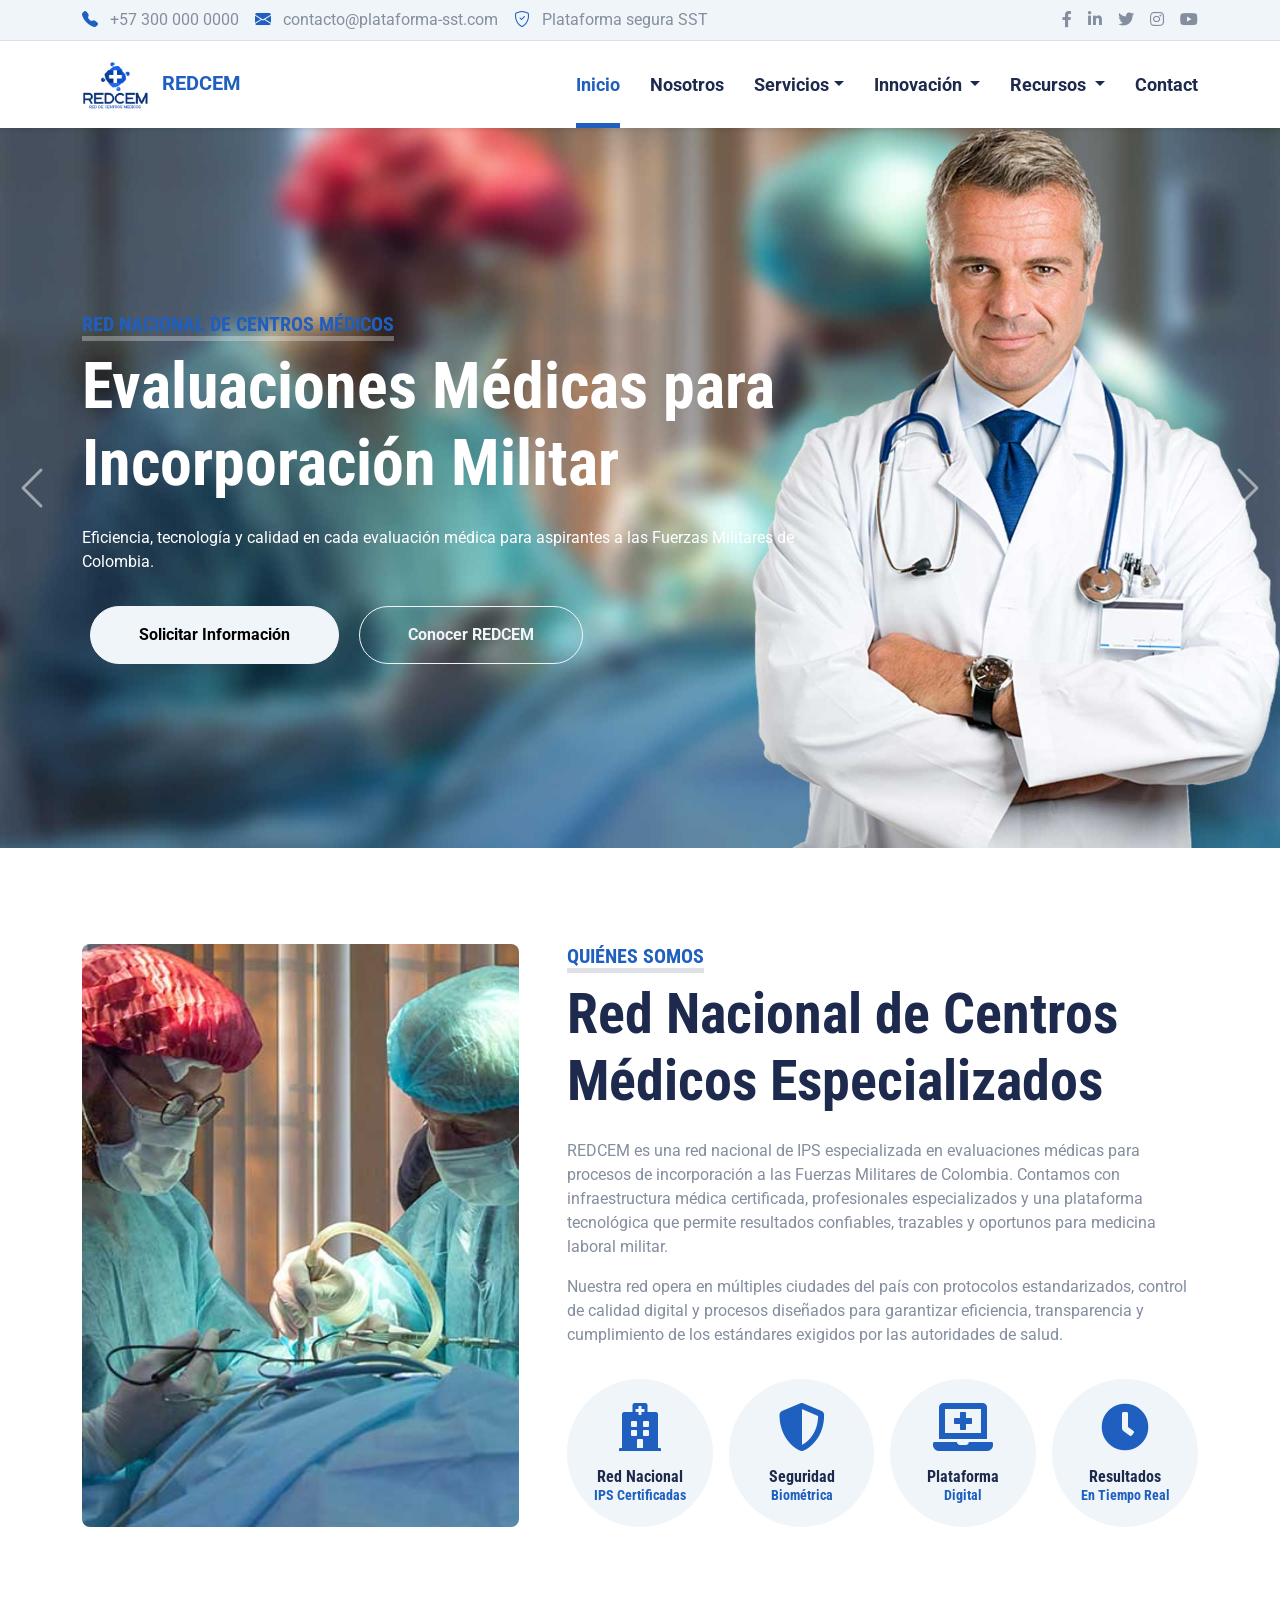
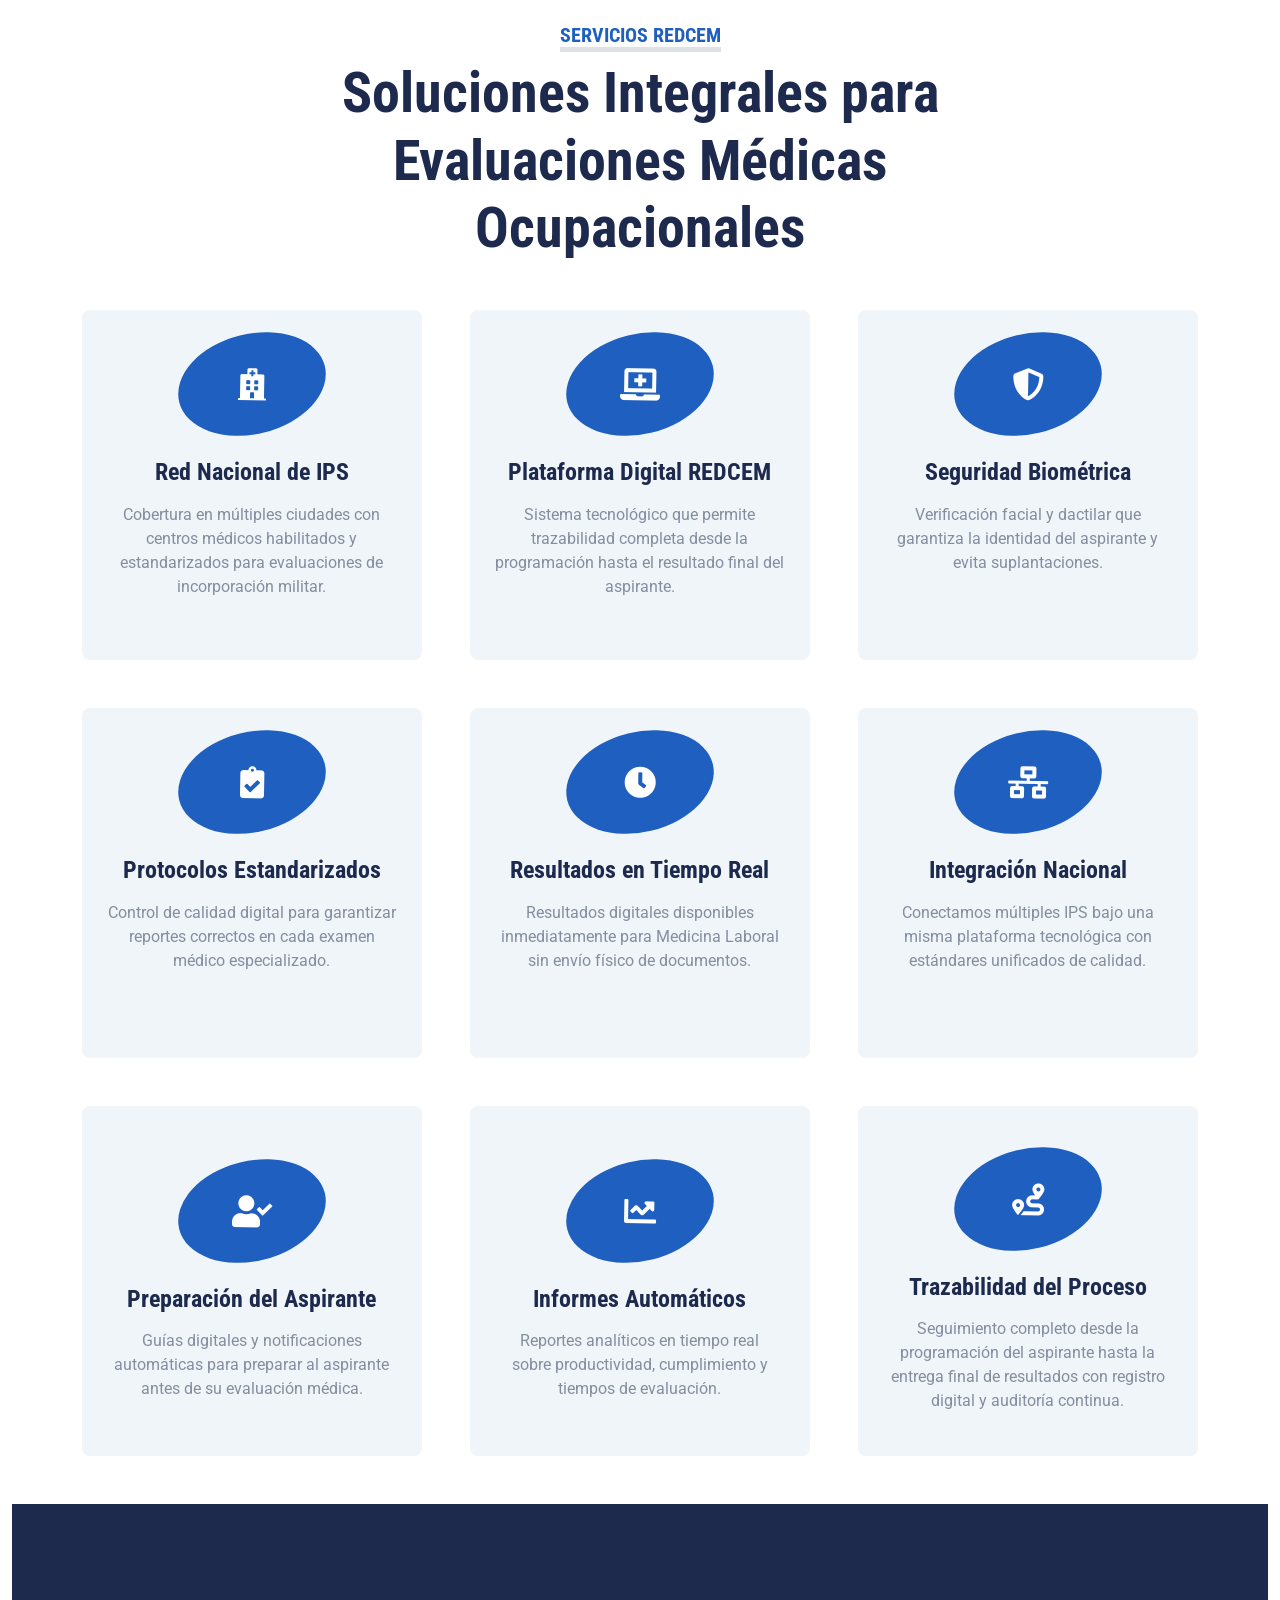
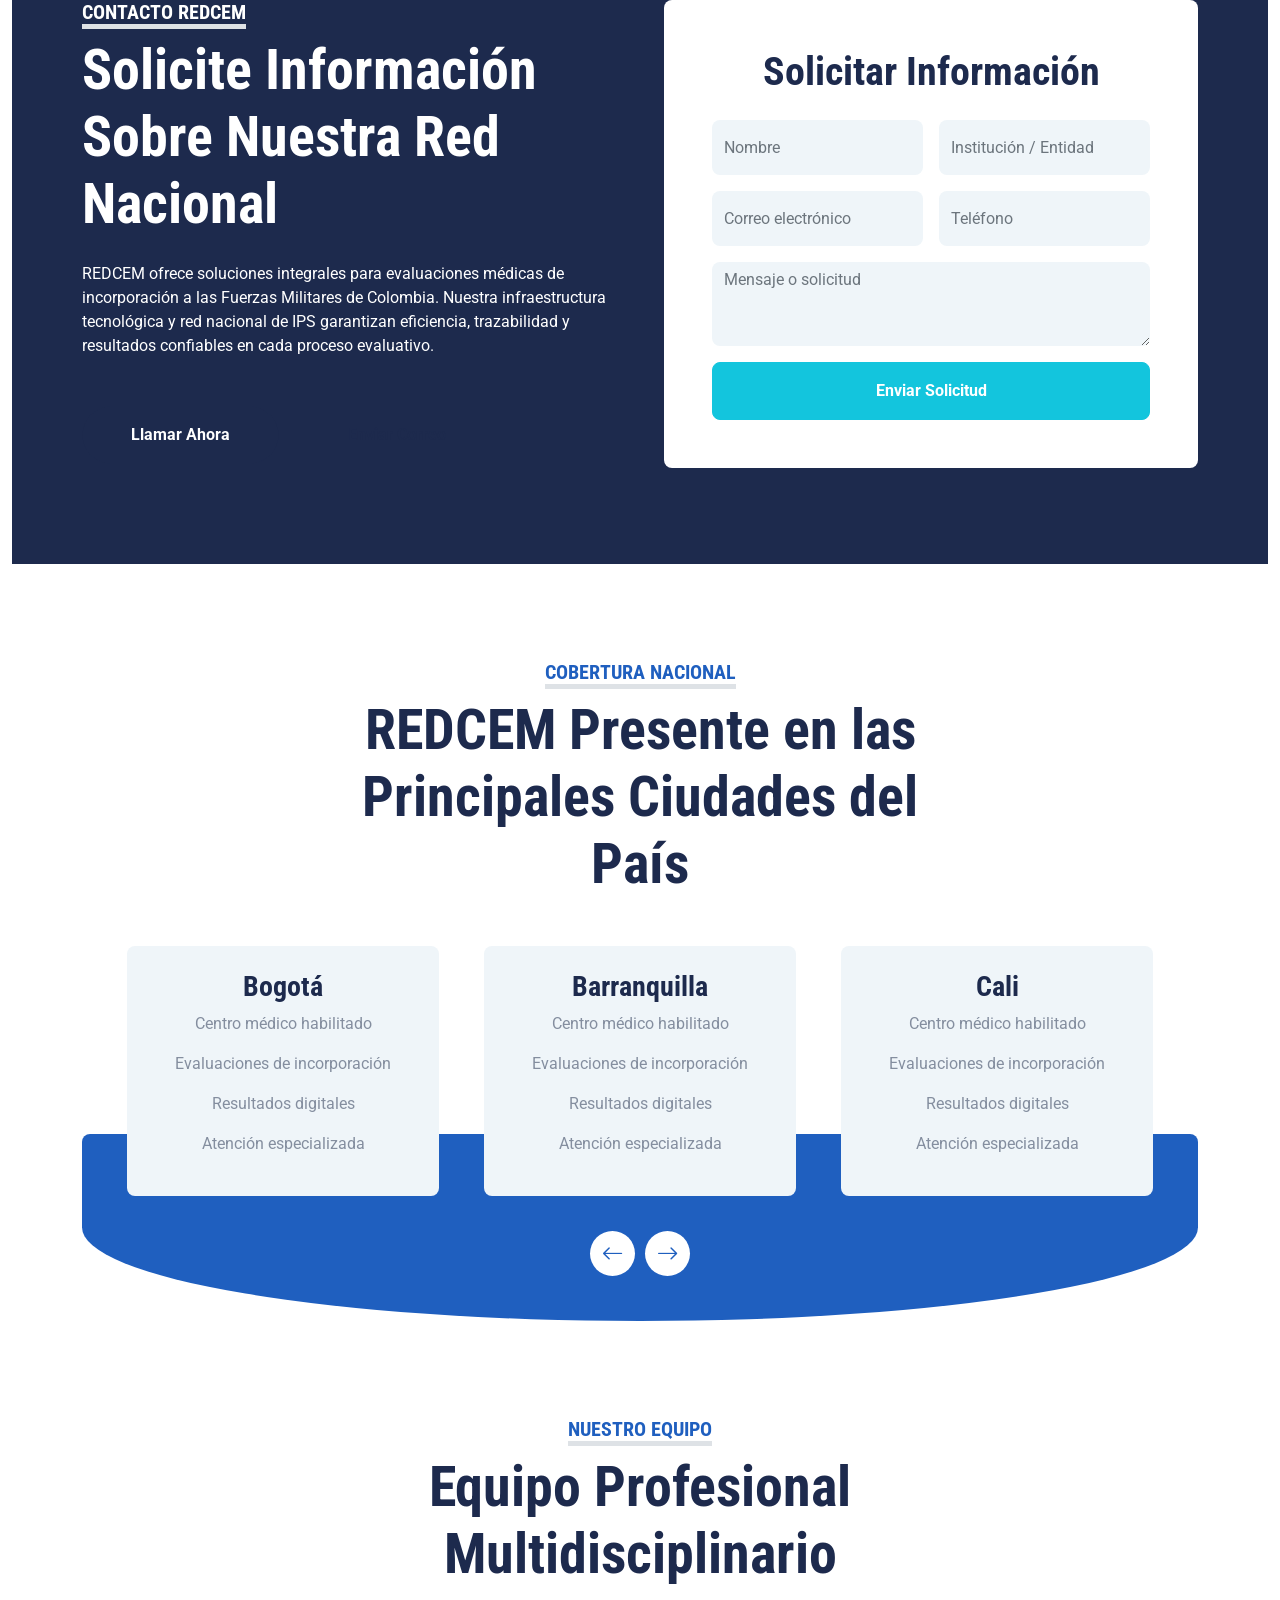
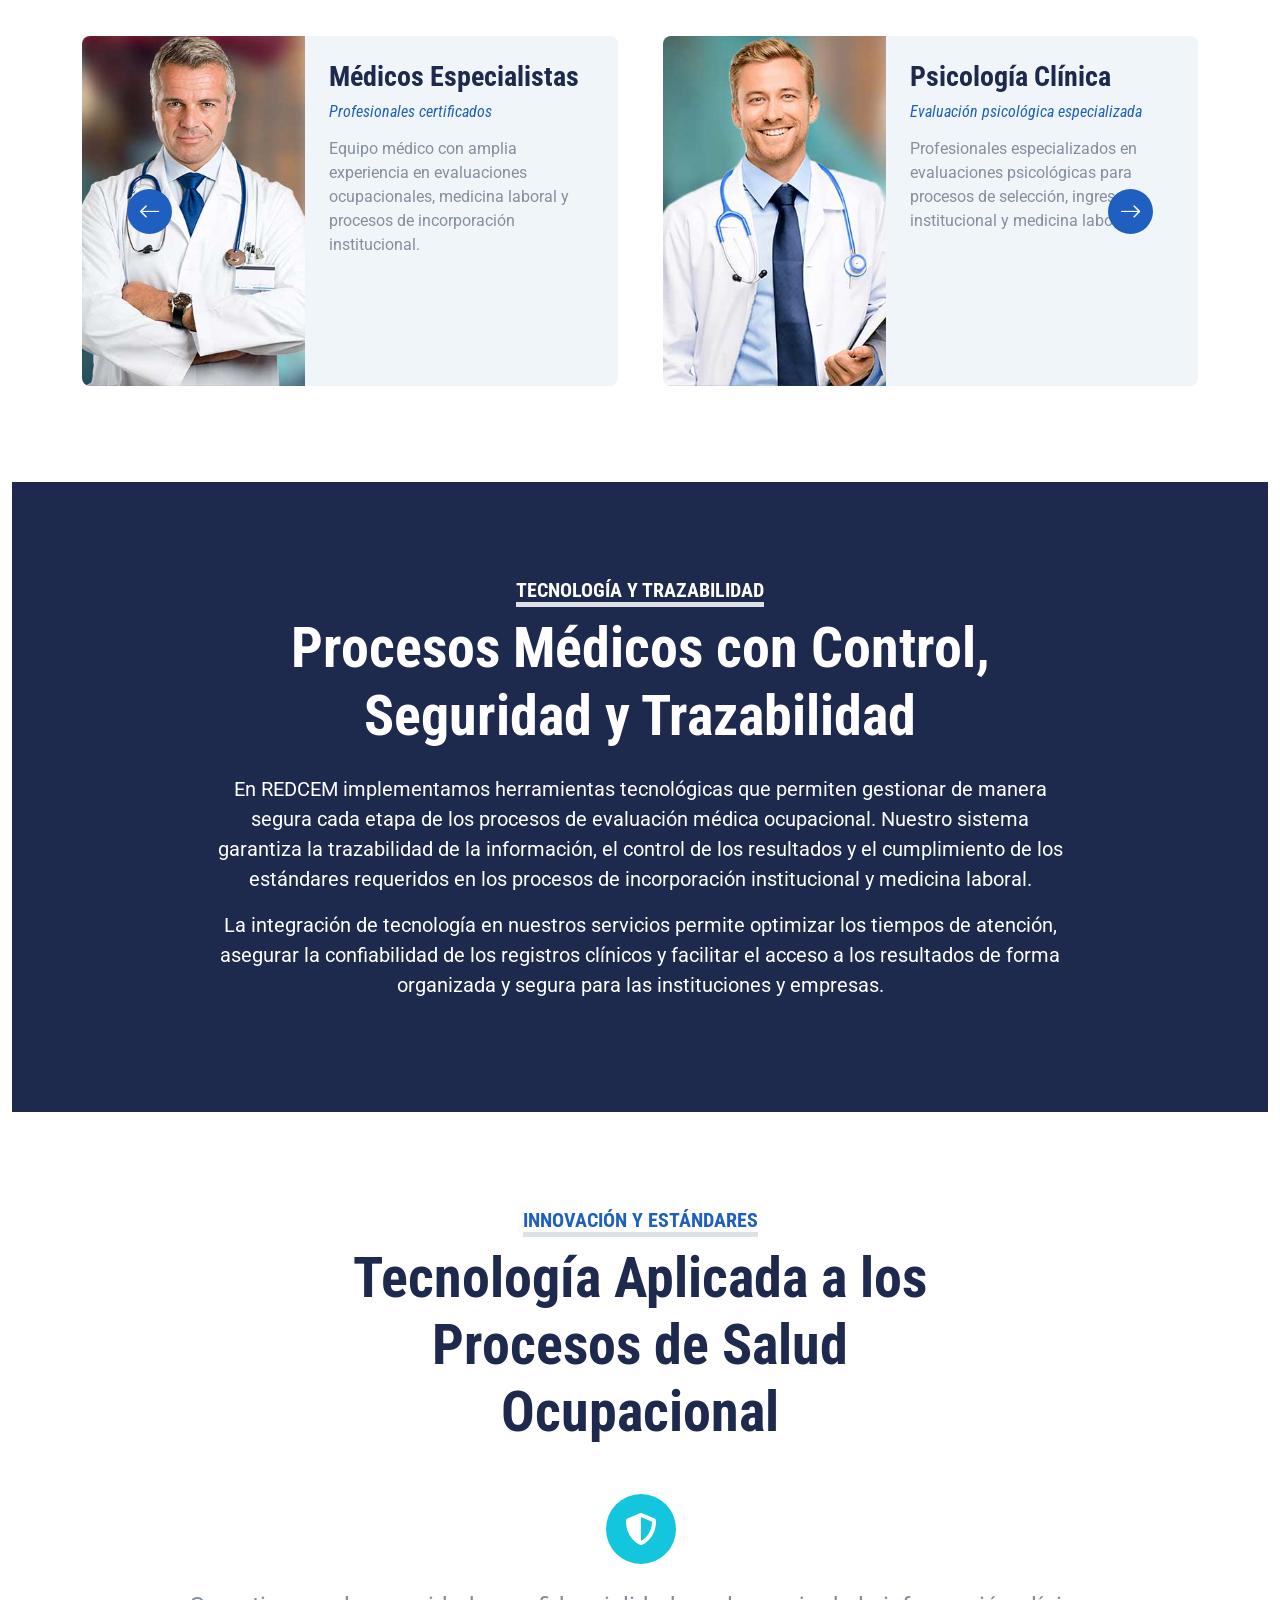
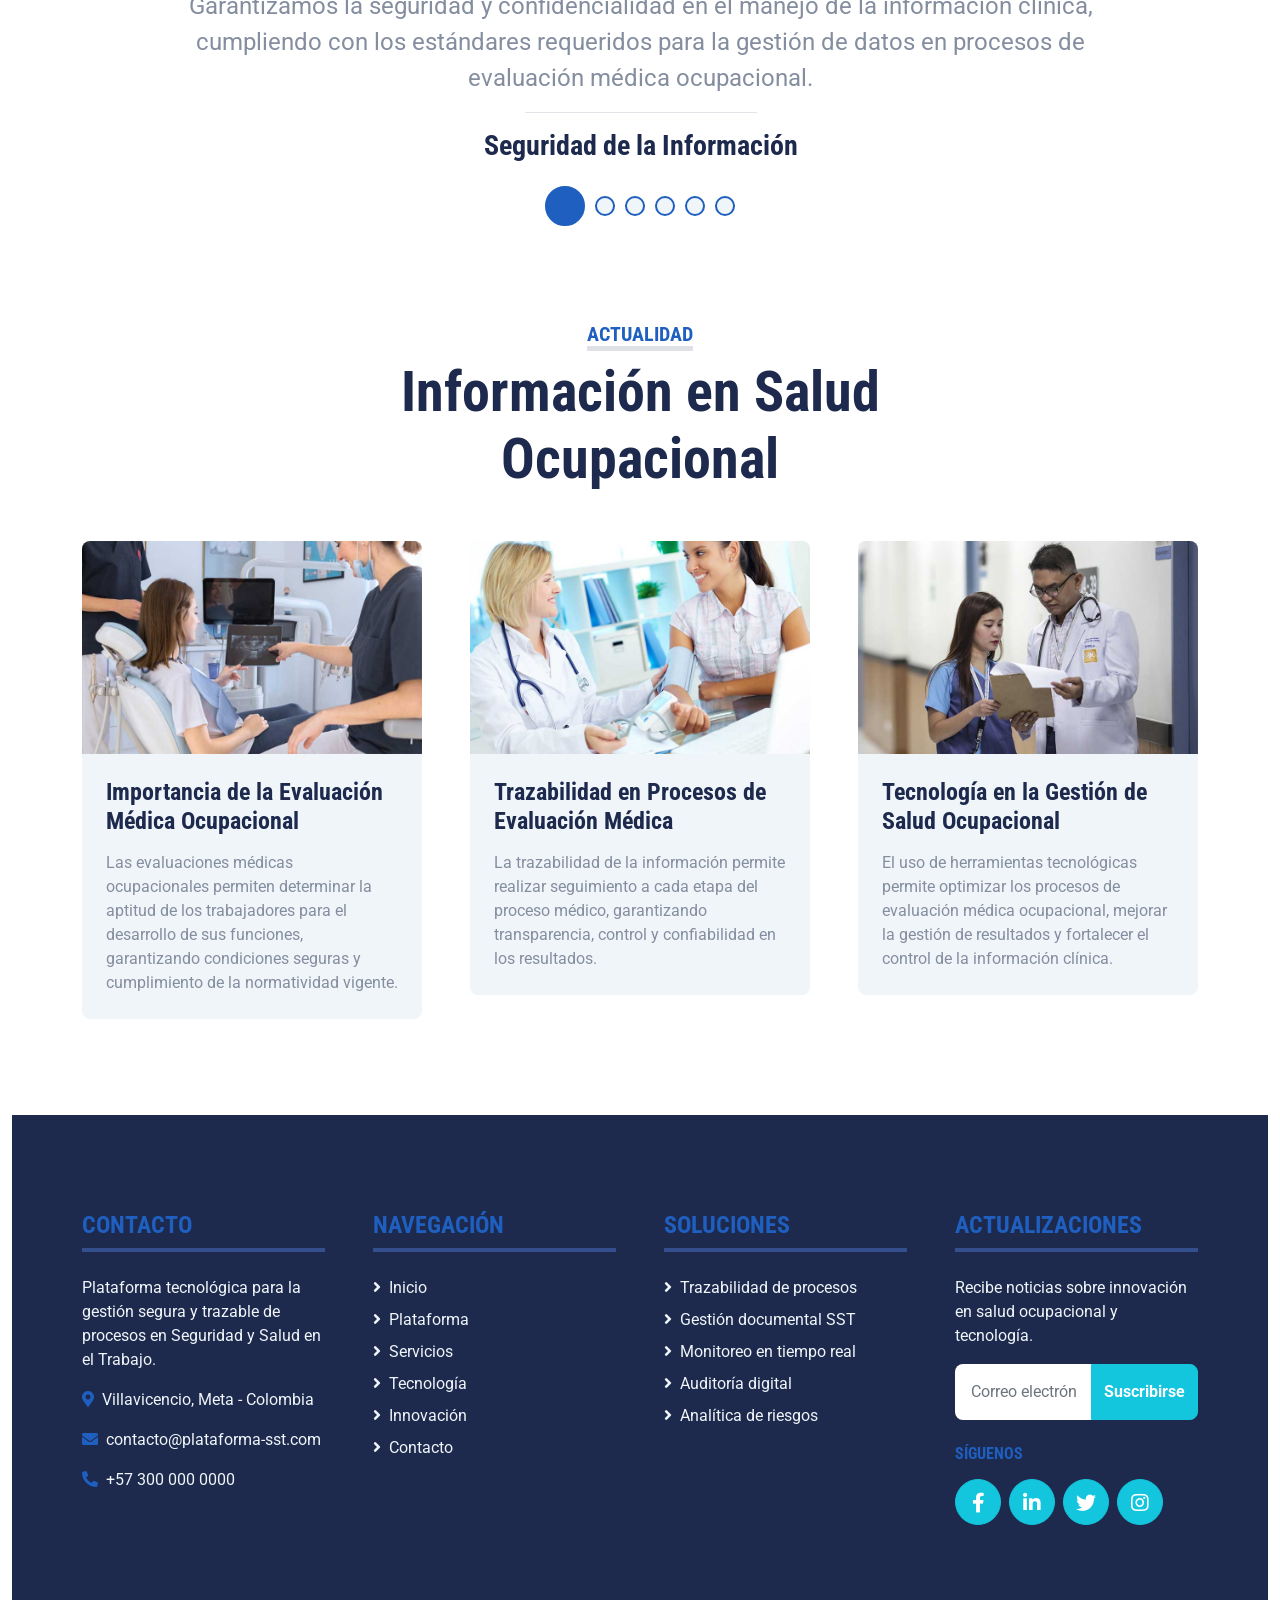
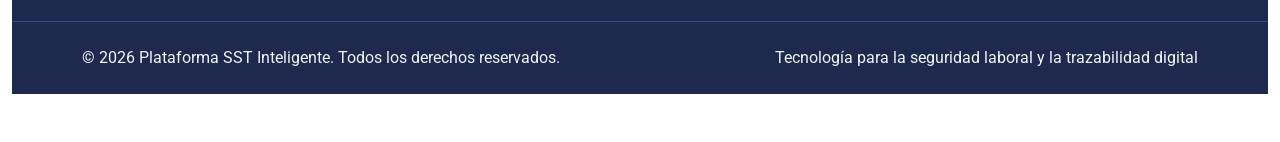
==== index.html @ 68c319de "inicio pagina d redcemn" ====
<!DOCTYPE html>
<html lang="en">

<head>
    <meta charset="utf-8">
    <title>REDCEM - Red de Centros Medicos</title>
    <meta content="width=device-width, initial-scale=1.0" name="viewport">
    <meta content="Free HTML Templates" name="keywords">
    <meta content="Free HTML Templates" name="description">

    <!-- Favicon -->
    <link href="img/favicon.png" rel="icon">

    <!-- Google Web Fonts -->
    <link rel="preconnect" href="https://fonts.gstatic.com">
    <link href="https://fonts.googleapis.com/css2?family=Roboto+Condensed:wght@400;700&family=Roboto:wght@400;700&display=swap" rel="stylesheet">  

    <!-- Icon Font Stylesheet -->
    <link href="https://cdnjs.cloudflare.com/ajax/libs/font-awesome/5.15.0/css/all.min.css" rel="stylesheet">
    <link href="https://cdn.jsdelivr.net/npm/bootstrap-icons@1.4.1/font/bootstrap-icons.css" rel="stylesheet">

    <!-- Libraries Stylesheet -->
    <link href="lib/owlcarousel/assets/owl.carousel.min.css" rel="stylesheet">
    <link href="lib/tempusdominus/css/tempusdominus-bootstrap-4.min.css" rel="stylesheet" />

    <!-- Customized Bootstrap Stylesheet -->
    <link href="css/bootstrap.min.css" rel="stylesheet">

    <!-- Template Stylesheet -->
    <link href="css/style.css" rel="stylesheet">
</head>

<body>
    <!-- Topbar Start -->
<div class="container-fluid py-2 border-bottom d-none d-lg-block bg-light">
    <div class="container">
        <div class="row align-items-center">

            <!-- Contacto -->
            <div class="col-lg-8 col-md-7 text-center text-lg-start mb-2 mb-lg-0">
                <div class="d-flex flex-wrap align-items-center gap-3">

                    <a class="text-decoration-none text-body" href="tel:+573000000000">
                        <i class="bi bi-telephone-fill text-primary me-2"></i>
                        +57 300 000 0000
                    </a>

                    <a class="text-decoration-none text-body" href="mailto:contacto@plataforma-sst.com">
                        <i class="bi bi-envelope-fill text-primary me-2"></i>
                        contacto@plataforma-sst.com
                    </a>

                    <span class="text-body">
                        <i class="bi bi-shield-check text-primary me-2"></i>
                        Plataforma segura SST
                    </span>

                </div>
            </div>

            <!-- Redes -->
            <div class="col-lg-4 col-md-5 text-center text-lg-end">
                <div class="d-inline-flex align-items-center">

                    <a class="text-body px-2" href="#">
                        <i class="fab fa-facebook-f"></i>
                    </a>

                    <a class="text-body px-2" href="#">
                        <i class="fab fa-linkedin-in"></i>
                    </a>

                    <a class="text-body px-2" href="#">
                        <i class="fab fa-twitter"></i>
                    </a>

                    <a class="text-body px-2" href="#">
                        <i class="fab fa-instagram"></i>
                    </a>

                    <a class="text-body ps-2" href="#">
                        <i class="fab fa-youtube"></i>
                    </a>

                </div>
            </div>

        </div>
    </div>
</div>
<!-- Topbar End -->



    <!-- Navbar Start -->
    <div class="container-fluid sticky-top bg-white shadow-sm">
        <div class="container">
            <nav class="navbar navbar-expand-lg bg-white navbar-light py-3 py-lg-0">
                <a href="index.html" class="navbar-brand">
                     <img src="img/logoRedcem.png" alt="Redcem" style="height:50px;" class="me-2">
                     <span class="text-primary fw-bold">REDCEM</span>
                </a>
                <button class="navbar-toggler" type="button" data-bs-toggle="collapse" data-bs-target="#navbarCollapse">
                    <span class="navbar-toggler-icon"></span>
                </button>
                <div class="collapse navbar-collapse" id="navbarCollapse">
                    <div class="navbar-nav ms-auto py-0">
                        <a href="index.html" class="nav-item nav-link active">Inicio</a>
                        <a href="about.html" class="nav-item nav-link">Nosotros</a>
                        <div class="nav-item dropdown">
                            <a href="#" class="nav-link dropdown-toggle" data-bs-toggle="dropdown">Servicios</a>
                            <div class="dropdown-menu m-0">
                                <a href="service.html" class="dropdown-item">Servicios</a>
                                <!-- <a href="service-detail.html" class="dropdown-item">Service Details</a> -->
                            </div>
                        </div>
                        <!-- <div class="nav-item dropdown">
                            <a href="#" class="nav-link dropdown-toggle" data-bs-toggle="dropdown">Doctor</a>
                            <div class="dropdown-menu m-0">
                                <a href="team.html" class="dropdown-item">Doctors</a>
                                <a href="team-detail.html" class="dropdown-item">Doctor Details</a>
                            </div>
                        </div>
                        <div class="nav-item dropdown">
                            <a href="#" class="nav-link dropdown-toggle" data-bs-toggle="dropdown">Blog</a>
                            <div class="dropdown-menu m-0">
                                <a href="blog.html" class="dropdown-item">Blog Grid</a>
                                <a href="blog-detail.html" class="dropdown-item">Blog Details</a>
                            </div>
                        </div> -->
                         <!-- Innovación -->
                    <div class="nav-item dropdown">
                        <a href="#" class="nav-link dropdown-toggle" data-bs-toggle="dropdown">
                            Innovación
                        </a>
                        <div class="dropdown-menu m-0">
                            <a href="#" class="dropdown-item">Trazabilidad digital</a>
                            <a href="#" class="dropdown-item">Analítica de riesgos</a>
                            <a href="#" class="dropdown-item">Monitoreo en tiempo real</a>
                            <a href="#" class="dropdown-item">Gestión documental</a>
                        </div>
                    </div>

                    <!-- Recursos -->
                    <div class="nav-item dropdown">
                        <a href="#" class="nav-link dropdown-toggle" data-bs-toggle="dropdown">
                            Recursos
                        </a>
                        <div class="dropdown-menu m-0">
                            <a href="#" class="dropdown-item">Blog</a>
                            <a href="#" class="dropdown-item">Guías SST</a>
                            <a href="#" class="dropdown-item">Normatividad</a>
                            <a href="#" class="dropdown-item">Preguntas frecuentes</a>
                        </div>
                    </div>
                        <!-- <div class="nav-item dropdown">
                            <a href="#" class="nav-link dropdown-toggle" data-bs-toggle="dropdown">Pages</a>
                            <div class="dropdown-menu m-0">
                                <a href="faq.html" class="dropdown-item">FAQs</a>
                                <a href="price.html" class="dropdown-item">Pricing</a>
                                <a href="testimonial.html" class="dropdown-item">Testimonial</a>
                                <a href="appointment.html" class="dropdown-item">Appointment</a>
                                <a href="search.html" class="dropdown-item">Search</a>
                                <a href="404.html" class="dropdown-item">404 Error</a>
                            </div>
                        </div> -->
                        <a href="contact.html" class="nav-item nav-link">Contact</a>
                    </div>
                </div>
            </nav>
        </div>
    </div>
    <!-- Navbar End -->


    <!-- Carousel Start -->
<div class="container-fluid px-0 mb-5">
    <div id="header-carousel" class="carousel slide" data-bs-ride="carousel">
        <div class="carousel-inner">

            <!-- Slide 1 -->
            <div class="carousel-item active">
                <img class="w-100" src="img/hero.jpg" alt="REDCEM">
                <div class="carousel-caption">
                    <div class="container py-5">
                        <div class="row justify-content-start">
                            <div class="col-lg-8 text-center text-lg-start">

                                <h5 class="d-inline-block text-primary text-uppercase border-bottom border-5" 
                                style="border-color: rgba(256,256,256,.3)!important;">
                                RED NACIONAL DE CENTROS MÉDICOS
                                </h5>

                                <h1 class="display-3 text-white mb-md-4">
                                Evaluaciones Médicas para Incorporación Militar
                                </h1>

                                <p class="text-white mb-4">
                                Eficiencia, tecnología y calidad en cada evaluación médica
                                para aspirantes a las Fuerzas Militares de Colombia.
                                </p>

                                <div class="pt-2">
                                    <a href="#contacto" class="btn btn-light rounded-pill py-md-3 px-md-5 mx-2">
                                    Solicitar Información
                                    </a>

                                    <a href="#servicios" class="btn btn-outline-light rounded-pill py-md-3 px-md-5 mx-2">
                                    Conocer REDCEM
                                    </a>
                                </div>

                            </div>
                        </div>
                    </div>
                </div>
            </div>


            <!-- Slide 2 -->
            <div class="carousel-item">
                <img class="w-100" src="img/hero.jpg" alt="Cobertura REDCEM">
                <div class="carousel-caption">
                    <div class="container py-5">
                        <div class="row justify-content-start">
                            <div class="col-lg-8 text-center text-lg-start">

                                <h5 class="d-inline-block text-primary text-uppercase border-bottom border-5"
                                style="border-color: rgba(256,256,256,.3)!important;">
                                COBERTURA NACIONAL
                                </h5>

                                <h1 class="display-3 text-white mb-md-4">
                                Más de 15 Ciudades Operativas en Colombia
                                </h1>

                                <p class="text-white mb-4">
                                Infraestructura médica certificada y plataforma tecnológica
                                que garantiza resultados confiables, trazables y oportunos.
                                </p>

                                <div class="pt-2">
                                    <a href="#cobertura" class="btn btn-light rounded-pill py-md-3 px-md-5 mx-2">
                                    Ver Cobertura
                                    </a>

                                    <a href="#contacto" class="btn btn-outline-light rounded-pill py-md-3 px-md-5 mx-2">
                                    Contactar REDCEM
                                    </a>
                                </div>

                            </div>
                        </div>
                    </div>
                </div>
            </div>

        </div>

        <button class="carousel-control-prev" type="button" data-bs-target="#header-carousel" data-bs-slide="prev">
            <span class="carousel-control-prev-icon"></span>
        </button>

        <button class="carousel-control-next" type="button" data-bs-target="#header-carousel" data-bs-slide="next">
            <span class="carousel-control-next-icon"></span>
        </button>

    </div>
</div>
    <!-- Carousel End -->


    <!-- About Start -->
    <!-- About Start -->
<div class="container-fluid py-5">
    <div class="container">
        <div class="row gx-5">

            <div class="col-lg-5 mb-5 mb-lg-0" style="min-height: 500px;">
                <div class="position-relative h-100">
                    <img class="position-absolute w-100 h-100 rounded" src="img/about.jpg" style="object-fit: cover;">
                </div>
            </div>

            <div class="col-lg-7">

                <div class="mb-4">
                    <h5 class="d-inline-block text-primary text-uppercase border-bottom border-5">
                        QUIÉNES SOMOS
                    </h5>

                    <h1 class="display-4">
                        Red Nacional de Centros Médicos Especializados
                    </h1>
                </div>

                <p>
                REDCEM es una red nacional de IPS especializada en evaluaciones médicas
                para procesos de incorporación a las Fuerzas Militares de Colombia.
                Contamos con infraestructura médica certificada, profesionales
                especializados y una plataforma tecnológica que permite resultados
                confiables, trazables y oportunos para medicina laboral militar.
                </p>

                <p>
                Nuestra red opera en múltiples ciudades del país con protocolos
                estandarizados, control de calidad digital y procesos diseñados para
                garantizar eficiencia, transparencia y cumplimiento de los estándares
                exigidos por las autoridades de salud.
                </p>

                <div class="row g-3 pt-3">

                    <div class="col-sm-3 col-6">
                        <div class="bg-light text-center rounded-circle py-4">
                            <i class="fa fa-3x fa-hospital text-primary mb-3"></i>
                            <h6 class="mb-0">
                                Red Nacional
                                <small class="d-block text-primary">IPS Certificadas</small>
                            </h6>
                        </div>
                    </div>

                    <div class="col-sm-3 col-6">
                        <div class="bg-light text-center rounded-circle py-4">
                            <i class="fa fa-3x fa-shield-alt text-primary mb-3"></i>
                            <h6 class="mb-0">
                                Seguridad
                                <small class="d-block text-primary">Biométrica</small>
                            </h6>
                        </div>
                    </div>

                    <div class="col-sm-3 col-6">
                        <div class="bg-light text-center rounded-circle py-4">
                            <i class="fa fa-3x fa-laptop-medical text-primary mb-3"></i>
                            <h6 class="mb-0">
                                Plataforma
                                <small class="d-block text-primary">Digital</small>
                            </h6>
                        </div>
                    </div>

                    <div class="col-sm-3 col-6">
                        <div class="bg-light text-center rounded-circle py-4">
                            <i class="fa fa-3x fa-clock text-primary mb-3"></i>
                            <h6 class="mb-0">
                                Resultados
                                <small class="d-block text-primary">En Tiempo Real</small>
                            </h6>
                        </div>
                    </div>

                </div>

            </div>
        </div>
    </div>
</div>
<!-- About End -->
    <!-- About End -->
    

   <!-- Services Start -->
<div class="container-fluid py-5">
    <div class="container">

        <div class="text-center mx-auto mb-5" style="max-width: 600px;">
            <h5 class="d-inline-block text-primary text-uppercase border-bottom border-5">Servicios REDCEM</h5>
            <h1 class="display-4">Soluciones Integrales para Evaluaciones Médicas Ocupacionales</h1>
        </div>

        <div class="row g-5">

            <!-- Servicio 1 -->
            <div class="col-lg-4 col-md-6">
                <div class="service-item bg-light rounded d-flex flex-column align-items-center text-center p-4">
                    <div class="service-icon mb-4">
                        <i class="fa fa-2x fa-hospital text-white"></i>
                    </div>
                    <h4 class="mb-3">Red Nacional de IPS</h4>
                    <p class="m-0">
                    Cobertura en múltiples ciudades con centros médicos habilitados
                    y estandarizados para evaluaciones de incorporación militar.
                    </p>
                </div>
            </div>

            <!-- Servicio 2 -->
            <div class="col-lg-4 col-md-6">
                <div class="service-item bg-light rounded d-flex flex-column align-items-center text-center p-4">
                    <div class="service-icon mb-4">
                        <i class="fa fa-2x fa-laptop-medical text-white"></i>
                    </div>
                    <h4 class="mb-3">Plataforma Digital REDCEM</h4>
                    <p class="m-0">
                    Sistema tecnológico que permite trazabilidad completa desde
                    la programación hasta el resultado final del aspirante.
                    </p>
                </div>
            </div>

            <!-- Servicio 3 -->
            <div class="col-lg-4 col-md-6">
                <div class="service-item bg-light rounded d-flex flex-column align-items-center text-center p-4">
                    <div class="service-icon mb-4">
                        <i class="fa fa-2x fa-shield-alt text-white"></i>
                    </div>
                    <h4 class="mb-3">Seguridad Biométrica</h4>
                    <p class="m-0">
                    Verificación facial y dactilar que garantiza la identidad
                    del aspirante y evita suplantaciones.
                    </p>
                </div>
            </div>

            <!-- Servicio 4 -->
            <div class="col-lg-4 col-md-6">
                <div class="service-item bg-light rounded d-flex flex-column align-items-center text-center p-4">
                    <div class="service-icon mb-4">
                        <i class="fa fa-2x fa-clipboard-check text-white"></i>
                    </div>
                    <h4 class="mb-3">Protocolos Estandarizados</h4>
                    <p class="m-0">
                    Control de calidad digital para garantizar reportes correctos
                    en cada examen médico especializado.
                    </p>
                </div>
            </div>

            <!-- Servicio 5 -->
            <div class="col-lg-4 col-md-6">
                <div class="service-item bg-light rounded d-flex flex-column align-items-center text-center p-4">
                    <div class="service-icon mb-4">
                        <i class="fa fa-2x fa-clock text-white"></i>
                    </div>
                    <h4 class="mb-3">Resultados en Tiempo Real</h4>
                    <p class="m-0">
                    Resultados digitales disponibles inmediatamente para
                    Medicina Laboral sin envío físico de documentos.
                    </p>
                </div>
            </div>

            <!-- Servicio 6 -->
            <div class="col-lg-4 col-md-6">
                <div class="service-item bg-light rounded d-flex flex-column align-items-center text-center p-4">
                    <div class="service-icon mb-4">
                        <i class="fa fa-2x fa-network-wired text-white"></i>
                    </div>
                    <h4 class="mb-3">Integración Nacional</h4>
                    <p class="m-0">
                    Conectamos múltiples IPS bajo una misma plataforma
                    tecnológica con estándares unificados de calidad.
                    </p>
                </div>
            </div>

            <div class="col-lg-4 col-md-6">
              <div class="service-item bg-light rounded d-flex flex-column align-items-center justify-content-center text-center">
                  <div class="service-icon mb-4">
                      <i class="fa fa-2x fa-user-check text-white"></i>
                      </div>
                      <h4 class="mb-3">Preparación del Aspirante</h4>
                      <p class="m-0">
                      Guías digitales y notificaciones automáticas para preparar
                      al aspirante antes de su evaluación médica.
                      </p>
                 </div>
              </div>
            
            <div class="col-lg-4 col-md-6">
               <div class="service-item bg-light rounded d-flex flex-column align-items-center justify-content-center text-center">
                   <div class="service-icon mb-4">
                       <i class="fa fa-2x fa-chart-line text-white"></i>
                   </div>
                       <h4 class="mb-3">Informes Automáticos</h4>
                       <p class="m-0">
                       Reportes analíticos en tiempo real sobre productividad,
                       cumplimiento y tiempos de evaluación.
                       </p>
               </div>
            </div>

            <div class="col-lg-4 col-md-6">
               <div class="service-item bg-light rounded d-flex flex-column align-items-center justify-content-center text-center">
                   <div class="service-icon mb-4">
                       <i class="fa fa-2x fa-route text-white"></i>
                   </div>
                   <h4 class="mb-3">Trazabilidad del Proceso</h4>
                   <p class="m-0">
                   Seguimiento completo desde la programación del aspirante
                   hasta la entrega final de resultados con registro digital
                   y auditoría continua.
                   </p>
               </div>
            </div>

    </div>
</div>
<!-- Services End -->


   <!-- Contacto Start -->
<div class="container-fluid bg-dark my-5 py-5">
    <div class="container py-5">
        <div class="row gx-5">

            <!-- Texto -->
            <div class="col-lg-6 mb-5 mb-lg-0">

                <div class="mb-4">
                    <h5 class="d-inline-block text-white text-uppercase border-bottom border-5">
                        CONTACTO REDCEM
                    </h5>

                    <h1 class="display-4 text-white">
                        Solicite Información Sobre Nuestra Red Nacional
                    </h1>
                </div>

                <p class="text-white mb-5">
                REDCEM ofrece soluciones integrales para evaluaciones médicas
                de incorporación a las Fuerzas Militares de Colombia.
                Nuestra infraestructura tecnológica y red nacional de IPS
                garantizan eficiencia, trazabilidad y resultados confiables
                en cada proceso evaluativo.
                </p>

                <a class="btn btn-dark rounded-pill py-3 px-5 me-3" href="tel:3124827402">
                Llamar Ahora
                </a>

                <a class="btn btn-outline-dark rounded-pill py-3 px-5" href="mailto:redcem.colombia@gmail.com">
                Enviar Correo
                </a>

            </div>

            <!-- Formulario -->
            <div class="col-lg-6">
                <div class="bg-white text-center rounded p-5">

                    <h1 class="mb-4">Solicitar Información</h1>

                    <form>

                        <div class="row g-3">

                            <div class="col-12 col-sm-6">
                                <input type="text" class="form-control bg-light border-0"
                                placeholder="Nombre" style="height: 55px;">
                            </div>

                            <div class="col-12 col-sm-6">
                                <input type="text" class="form-control bg-light border-0"
                                placeholder="Institución / Entidad" style="height: 55px;">
                            </div>

                            <div class="col-12 col-sm-6">
                                <input type="email" class="form-control bg-light border-0"
                                placeholder="Correo electrónico" style="height: 55px;">
                            </div>

                            <div class="col-12 col-sm-6">
                                <input type="text" class="form-control bg-light border-0"
                                placeholder="Teléfono" style="height: 55px;">
                            </div>

                            <div class="col-12">
                                <textarea class="form-control bg-light border-0"
                                placeholder="Mensaje o solicitud"
                                rows="3"></textarea>
                            </div>

                            <div class="col-12">
                                <button class="btn btn-primary w-100 py-3" type="submit">
                                Enviar Solicitud
                                </button>
                            </div>

                        </div>

                    </form>

                </div>
            </div>

        </div>
    </div>
</div>
<!-- Contacto End -->

    <!-- Cobertura Nacional Start -->
<div class="container-fluid py-5">
    <div class="container">

        <div class="text-center mx-auto mb-5" style="max-width: 600px;">
            <h5 class="d-inline-block text-primary text-uppercase border-bottom border-5">
                Cobertura Nacional
            </h5>
            <h1 class="display-4">
                REDCEM Presente en las Principales Ciudades del País
            </h1>
        </div>

        <div class="owl-carousel price-carousel position-relative" style="padding: 0 45px 45px 45px;">

            <!-- Ciudad -->
            <div class="bg-light rounded text-center">
                <div class="position-relative">
                    <img class="img-fluid rounded-top" src="img/city.jpg" alt="">
                </div>
            
                <div class="text-center py-4">
                    <h3>Bogotá</h3>
                    <p>Centro médico habilitado</p>
                    <p>Evaluaciones de incorporación</p>
                    <p>Resultados digitales</p>
                    <p>Atención especializada</p>
                </div>
            </div>

            <!-- Ciudad -->
            <div class="bg-light rounded text-center">
                <div class="position-relative">
                    <img class="img-fluid rounded-top" src="img/city.jpg" alt="">
                </div>
            
                <div class="text-center py-4">
                    <h3>Barranquilla</h3>
                    <p>Centro médico habilitado</p>
                    <p>Evaluaciones de incorporación</p>
                    <p>Resultados digitales</p>
                    <p>Atención especializada</p>
                </div>
            </div>

            <!-- Ciudad -->
            <div class="bg-light rounded text-center">
                <div class="position-relative">
                    <img class="img-fluid rounded-top" src="img/city.jpg" alt="">
                </div>
            
                <div class="text-center py-4">
                    <h3>Cali</h3>
                    <p>Centro médico habilitado</p>
                    <p>Evaluaciones de incorporación</p>
                    <p>Resultados digitales</p>
                    <p>Atención especializada</p>
                </div>
            </div>

            <!-- Ciudad -->
            <div class="bg-light rounded text-center">
                <div class="position-relative">
                    <img class="img-fluid rounded-top" src="img/city.jpg" alt="">
                </div>
            
                <div class="text-center py-4">
                    <h3>Bucaramanga</h3>
                    <p>Centro médico habilitado</p>
                    <p>Evaluaciones de incorporación</p>
                    <p>Resultados digitales</p>
                    <p>Atención especializada</p>
                </div>
            </div>

            <!-- Ciudad -->
           <div class="bg-light rounded text-center">
                <div class="position-relative">
                    <img class="img-fluid rounded-top" src="img/city.jpg" alt="">
                </div>
            
                <div class="text-center py-4">
                    <h3>Villavicencio</h3>
                    <p>Centro médico habilitado</p>
                    <p>Evaluaciones de incorporación</p>
                    <p>Resultados digitales</p>
                    <p>Atención especializada</p>
                </div>
            </div>

        </div>

    </div>
</div>
<!-- Cobertura Nacional End -->


   <!-- Equipo Profesional Start -->
<div class="container-fluid py-5">
    <div class="container">

        <div class="text-center mx-auto mb-5" style="max-width: 600px;">
            <h5 class="d-inline-block text-primary text-uppercase border-bottom border-5">
                Nuestro Equipo
            </h5>
            <h1 class="display-4">
                Equipo Profesional Multidisciplinario
            </h1>
        </div>

        <div class="owl-carousel team-carousel position-relative">

            <!-- Tarjeta -->
            <div class="team-item">
                <div class="row g-0 bg-light rounded overflow-hidden">
                    <div class="col-12 col-sm-5">
                        <img class="img-fluid h-100" src="img/team-1.jpg" style="object-fit: cover;">
                    </div>

                    <div class="col-12 col-sm-7 d-flex flex-column">
                        <div class="p-4">
                            <h3>Médicos Especialistas</h3>

                            <h6 class="fw-normal fst-italic text-primary mb-3">
                                Profesionales certificados
                            </h6>

                            <p class="m-0">
                                Equipo médico con amplia experiencia en evaluaciones ocupacionales,
                                medicina laboral y procesos de incorporación institucional.
                            </p>
                        </div>
                    </div>
                </div>
            </div>

            <!-- Tarjeta -->
            <div class="team-item">
                <div class="row g-0 bg-light rounded overflow-hidden">
                    <div class="col-12 col-sm-5">
                        <img class="img-fluid h-100" src="img/team-2.jpg" style="object-fit: cover;">
                    </div>

                    <div class="col-12 col-sm-7 d-flex flex-column">
                        <div class="p-4">
                            <h3>Psicología Clínica</h3>

                            <h6 class="fw-normal fst-italic text-primary mb-3">
                                Evaluación psicológica especializada
                            </h6>

                            <p class="m-0">
                                Profesionales especializados en evaluaciones psicológicas para
                                procesos de selección, ingreso institucional y medicina laboral.
                            </p>
                        </div>
                    </div>
                </div>
            </div>

            <!-- Tarjeta -->
            <div class="team-item">
                <div class="row g-0 bg-light rounded overflow-hidden">
                    <div class="col-12 col-sm-5">
                        <img class="img-fluid h-100" src="img/team-3.jpg" style="object-fit: cover;">
                    </div>

                    <div class="col-12 col-sm-7 d-flex flex-column">
                        <div class="p-4">
                            <h3>Equipo Técnico</h3>

                            <h6 class="fw-normal fst-italic text-primary mb-3">
                                Tecnología y diagnóstico
                            </h6>

                            <p class="m-0">
                                Personal capacitado en toma de exámenes diagnósticos, laboratorio clínico,
                                audiometría, optometría y radiología.
                            </p>
                        </div>
                    </div>
                </div>
            </div>

            <!-- Tarjeta -->
            <div class="team-item">
                <div class="row g-0 bg-light rounded overflow-hidden">
                    <div class="col-12 col-sm-5">
                        <img class="img-fluid h-100" src="img/team-1.jpg" style="object-fit: cover;">
                    </div>

                    <div class="col-12 col-sm-7 d-flex flex-column">
                        <div class="p-4">
                            <h3>Coordinación Médica</h3>

                            <h6 class="fw-normal fst-italic text-primary mb-3">
                                Gestión y supervisión clínica
                            </h6>

                            <p class="m-0">
                                Profesionales encargados de coordinar procesos médicos,
                                auditoría clínica y control de calidad en la red de servicios REDCEM.
                            </p>
                        </div>
                    </div>
                </div>
            </div>

        </div>

    </div>
</div>
<!-- Equipo Profesional End -->


    <!-- Tecnología REDCEM Start -->
<div class="container-fluid bg-dark my-5 py-5">
    <div class="container py-5">

        <div class="text-center mx-auto" style="max-width: 850px;">

            <h5 class="d-inline-block text-white text-uppercase border-bottom border-5">
                Tecnología y Trazabilidad
            </h5>

            <h1 class="display-4 text-white mb-4">
                Procesos Médicos con Control, Seguridad y Trazabilidad
            </h1>

            <p class="text-white fs-5">
                En REDCEM implementamos herramientas tecnológicas que permiten
                gestionar de manera segura cada etapa de los procesos de evaluación
                médica ocupacional. Nuestro sistema garantiza la trazabilidad de la
                información, el control de los resultados y el cumplimiento de los
                estándares requeridos en los procesos de incorporación institucional
                y medicina laboral.
            </p>

            <p class="text-white fs-5">
                La integración de tecnología en nuestros servicios permite optimizar
                los tiempos de atención, asegurar la confiabilidad de los registros
                clínicos y facilitar el acceso a los resultados de forma organizada
                y segura para las instituciones y empresas.
            </p>

        </div>

    </div>
</div>
<!-- Tecnología REDCEM End -->


  <!-- Innovación REDCEM Start -->
<div class="container-fluid py-5">
    <div class="container">

        <div class="text-center mx-auto mb-5" style="max-width: 650px;">
            <h5 class="d-inline-block text-primary text-uppercase border-bottom border-5">
                Innovación y Estándares
            </h5>
            <h1 class="display-4">
                Tecnología Aplicada a los Procesos de Salud Ocupacional
            </h1>
        </div>

        <div class="row justify-content-center">
            <div class="col-lg-10">

                <div class="owl-carousel testimonial-carousel">

                    <!-- Seguridad -->
                    <div class="testimonial-item text-center">

                        <div class="d-flex align-items-center justify-content-center bg-primary rounded-circle mx-auto mb-4"
                             style="width: 70px; height: 70px;">
                            <i class="fa fa-shield-alt fa-2x text-white"></i>
                        </div>

                        <p class="fs-4 fw-normal">
                            Garantizamos la seguridad y confidencialidad en el manejo de la información clínica,
                            cumpliendo con los estándares requeridos para la gestión de datos en procesos
                            de evaluación médica ocupacional.
                        </p>

                        <hr class="w-25 mx-auto">

                        <h3>Seguridad de la Información</h3>

                    </div>

                    <!-- Trazabilidad -->
                    <div class="testimonial-item text-center">

                        <div class="d-flex align-items-center justify-content-center bg-primary rounded-circle mx-auto mb-4"
                             style="width: 70px; height: 70px;">
                            <i class="fa fa-project-diagram fa-2x text-white"></i>
                        </div>
                       
                        <p class="fs-4 fw-normal">
                            Nuestros sistemas permiten realizar seguimiento y control de cada etapa del proceso
                            médico, garantizando trazabilidad completa en las evaluaciones y resultados.
                        </p>

                        <hr class="w-25 mx-auto">

                        <h3>Trazabilidad de Procesos</h3>

                    </div>

                    <!-- Gestión tecnológica -->
                    <div class="testimonial-item text-center">

                       <div class="d-flex align-items-center justify-content-center bg-primary rounded-circle mx-auto mb-4"
                            style="width: 70px; height: 70px;">
                             <i class="fa fa-laptop-medical fa-2x text-white"></i>
                       </div>
                            
                        <p class="fs-4 fw-normal">
                            Implementamos herramientas tecnológicas que optimizan la gestión de los procesos
                            médicos ocupacionales y permiten una administración eficiente de los resultados.
                        </p>

                        <hr class="w-25 mx-auto">

                        <h3>Gestión Tecnológica</h3>

                    </div>

                    <!-- Cumplimiento -->
                    <div class="testimonial-item text-center">

                        <div class="d-flex align-items-center justify-content-center bg-primary rounded-circle mx-auto mb-4"
                             style="width: 70px; height: 70px;">
                            <i class="fa fa-laptop-medical fa-2x text-white"></i>
                        </div>
                        <p class="fs-4 fw-normal">
                            Nuestros procesos están alineados con los estándares y lineamientos
                            exigidos en los servicios de salud ocupacional y medicina laboral.
                        </p>

                        <hr class="w-25 mx-auto">

                        <h3>Cumplimiento Normativo</h3>

                    </div>

                    <!-- Innovación -->
                    <div class="testimonial-item text-center">

                        <div class="d-flex align-items-center justify-content-center bg-primary rounded-circle mx-auto mb-4"
                             style="width: 70px; height: 70px;">
                             <i class="fa fa-microchip fa-2x text-white"></i>
                        </div>
                        

                        <p class="fs-4 fw-normal">
                            REDCEM incorpora soluciones digitales que permiten optimizar la gestión
                            de los procesos médicos ocupacionales, facilitando la administración
                            eficiente y organizada de la información clínica.
                        </p>

                        <hr class="w-25 mx-auto">

                        <h3>Innovación Tecnológica</h3>

                    </div>

                    <!-- Interoperabilidad -->
                    <div class="testimonial-item text-center">

                        <div class="d-flex align-items-center justify-content-center bg-primary rounded-circle mx-auto mb-4"
                             style="width: 70px; height: 70px;">
                            <i class="fa fa-network-wired fa-2x text-white"></i>
                        </div>
                        

                        <p class="fs-4 fw-normal">
                            Nuestra infraestructura tecnológica permite la integración de información
                            entre centros médicos y sistemas de gestión, facilitando el control
                            coordinado de los procesos y el acceso organizado a los resultados.
                        </p>

                        <hr class="w-25 mx-auto">

                        <h3>Interoperabilidad de Sistemas</h3>

                    </div>

                </div>

            </div>
        </div>

    </div>
</div>
<!-- Innovación REDCEM End -->
  <!-- Actualidad REDCEM Start -->
<div class="container-fluid py-5">
    <div class="container">

        <div class="text-center mx-auto mb-5" style="max-width: 600px;">
            <h5 class="d-inline-block text-primary text-uppercase border-bottom border-5">
                Actualidad
            </h5>
            <h1 class="display-4">
                Información en Salud Ocupacional
            </h1>
        </div>

        <div class="row g-5">

            <!-- Tarjeta 1 -->
            <div class="col-xl-4 col-lg-6">
                <div class="bg-light rounded overflow-hidden">

                    <img class="img-fluid w-100" src="img/blog-1.jpg" alt="">

                    <div class="p-4">

                        <a class="h4 d-block mb-3" href="#">
                            Importancia de la Evaluación Médica Ocupacional
                        </a>

                        <p class="m-0">
                            Las evaluaciones médicas ocupacionales permiten determinar
                            la aptitud de los trabajadores para el desarrollo de sus
                            funciones, garantizando condiciones seguras y cumplimiento
                            de la normatividad vigente.
                        </p>

                    </div>

                </div>
            </div>

            <!-- Tarjeta 2 -->
            <div class="col-xl-4 col-lg-6">
                <div class="bg-light rounded overflow-hidden">

                    <img class="img-fluid w-100" src="img/blog-2.jpg" alt="">

                    <div class="p-4">

                        <a class="h4 d-block mb-3" href="#">
                            Trazabilidad en Procesos de Evaluación Médica
                        </a>

                        <p class="m-0">
                            La trazabilidad de la información permite realizar
                            seguimiento a cada etapa del proceso médico,
                            garantizando transparencia, control y confiabilidad
                            en los resultados.
                        </p>

                    </div>

                </div>
            </div>

            <!-- Tarjeta 3 -->
            <div class="col-xl-4 col-lg-6">
                <div class="bg-light rounded overflow-hidden">

                    <img class="img-fluid w-100" src="img/blog-3.jpg" alt="">

                    <div class="p-4">

                        <a class="h4 d-block mb-3" href="#">
                            Tecnología en la Gestión de Salud Ocupacional
                        </a>

                        <p class="m-0">
                            El uso de herramientas tecnológicas permite optimizar
                            los procesos de evaluación médica ocupacional,
                            mejorar la gestión de resultados y fortalecer el
                            control de la información clínica.
                        </p>

                    </div>

                </div>
            </div>

        </div>

    </div>
</div>
<!-- Actualidad REDCEM End -->
    

   <!-- Footer Start -->
<div class="container-fluid bg-dark text-light mt-5 py-5">
    <div class="container py-5">
        <div class="row g-5">

            <!-- Información -->
            <div class="col-lg-3 col-md-6">
                <h4 class="text-primary text-uppercase border-bottom border-4 border-secondary pb-2 mb-4">
                    Contacto
                </h4>
                <p>
                    Plataforma tecnológica para la gestión segura y trazable 
                    de procesos en Seguridad y Salud en el Trabajo.
                </p>
                <p><i class="fa fa-map-marker-alt text-primary me-2"></i>Villavicencio, Meta - Colombia</p>
                <p><i class="fa fa-envelope text-primary me-2"></i>contacto@plataforma-sst.com</p>
                <p><i class="fa fa-phone-alt text-primary me-2"></i>+57 300 000 0000</p>
            </div>

            <!-- Navegación -->
            <div class="col-lg-3 col-md-6">
                <h4 class="text-primary text-uppercase border-bottom border-4 border-secondary pb-2 mb-4">
                    Navegación
                </h4>
                <div class="d-flex flex-column">
                    <a class="text-light mb-2" href="#"><i class="fa fa-angle-right me-2"></i>Inicio</a>
                    <a class="text-light mb-2" href="#"><i class="fa fa-angle-right me-2"></i>Plataforma</a>
                    <a class="text-light mb-2" href="#"><i class="fa fa-angle-right me-2"></i>Servicios</a>
                    <a class="text-light mb-2" href="#"><i class="fa fa-angle-right me-2"></i>Tecnología</a>
                    <a class="text-light mb-2" href="#"><i class="fa fa-angle-right me-2"></i>Innovación</a>
                    <a class="text-light" href="#"><i class="fa fa-angle-right me-2"></i>Contacto</a>
                </div>
            </div>

            <!-- Soluciones -->
            <div class="col-lg-3 col-md-6">
                <h4 class="text-primary text-uppercase border-bottom border-4 border-secondary pb-2 mb-4">
                    Soluciones
                </h4>
                <div class="d-flex flex-column">
                    <a class="text-light mb-2" href="#"><i class="fa fa-angle-right me-2"></i>Trazabilidad de procesos</a>
                    <a class="text-light mb-2" href="#"><i class="fa fa-angle-right me-2"></i>Gestión documental SST</a>
                    <a class="text-light mb-2" href="#"><i class="fa fa-angle-right me-2"></i>Monitoreo en tiempo real</a>
                    <a class="text-light mb-2" href="#"><i class="fa fa-angle-right me-2"></i>Auditoría digital</a>
                    <a class="text-light mb-2" href="#"><i class="fa fa-angle-right me-2"></i>Analítica de riesgos</a>
                </div>
            </div>

            <!-- Newsletter -->
            <div class="col-lg-3 col-md-6">
                <h4 class="text-primary text-uppercase border-bottom border-4 border-secondary pb-2 mb-4">
                    Actualizaciones
                </h4>
                <p>Recibe noticias sobre innovación en salud ocupacional y tecnología.</p>

                <form>
                    <div class="input-group">
                        <input type="email" class="form-control p-3 border-0" placeholder="Correo electrónico">
                        <button class="btn btn-primary">Suscribirse</button>
                    </div>
                </form>

                <h6 class="text-primary text-uppercase mt-4 mb-3">Síguenos</h6>

                <div class="d-flex">
                    <a class="btn btn-lg btn-primary btn-lg-square rounded-circle me-2" href="#">
                        <i class="fab fa-facebook-f"></i>
                    </a>
                    <a class="btn btn-lg btn-primary btn-lg-square rounded-circle me-2" href="#">
                        <i class="fab fa-linkedin-in"></i>
                    </a>
                    <a class="btn btn-lg btn-primary btn-lg-square rounded-circle me-2" href="#">
                        <i class="fab fa-twitter"></i>
                    </a>
                    <a class="btn btn-lg btn-primary btn-lg-square rounded-circle" href="#">
                        <i class="fab fa-instagram"></i>
                    </a>
                </div>
            </div>

        </div>
    </div>
</div>

<!-- Copyright -->
<div class="container-fluid bg-dark text-light border-top border-secondary py-4">
    <div class="container">
        <div class="row">
            <div class="col-md-6 text-center text-md-start">
                <p class="mb-0">
                    © 2026 Plataforma SST Inteligente. Todos los derechos reservados.
                </p>
            </div>

            <div class="col-md-6 text-center text-md-end">
                <p class="mb-0">
                    Tecnología para la seguridad laboral y la trazabilidad digital
                </p>
            </div>
        </div>
    </div>
</div>
<!-- Footer End -->

    <!-- Back to Top -->
    <a href="#" class="btn btn-lg btn-primary btn-lg-square back-to-top"><i class="bi bi-arrow-up"></i></a>


    <!-- JavaScript Libraries -->
    <script src="https://code.jquery.com/jquery-3.4.1.min.js"></script>
    <script src="https://cdn.jsdelivr.net/npm/bootstrap@5.0.0/dist/js/bootstrap.bundle.min.js"></script>
    <script src="lib/easing/easing.min.js"></script>
    <script src="lib/waypoints/waypoints.min.js"></script>
    <script src="lib/owlcarousel/owl.carousel.min.js"></script>
    <script src="lib/tempusdominus/js/moment.min.js"></script>
    <script src="lib/tempusdominus/js/moment-timezone.min.js"></script>
    <script src="lib/tempusdominus/js/tempusdominus-bootstrap-4.min.js"></script>

    <!-- Template Javascript -->
    <script src="js/main.js"></script>
</body>

</html>
---- css/style.css ----
/********** Template CSS **********/
:root {
    --primary: #1f5fbf;
    --secondary: #354F8E;
    --light: #EFF5F9;
    --dark: #1D2A4D;
}

.btn {
    font-weight: 700;
    transition: .5s;
}

.btn:hover {
    -webkit-box-shadow: 0 8px 6px -6px #555555;
    -moz-box-shadow: 0 8px 6px -6px #555555;
    box-shadow: 0 8px 6px -6px #555555;
}

.btn-primary {
    color: #FFFFFF;
}

.btn-square {
    width: 36px;
    height: 36px;
}

.btn-sm-square {
    width: 28px;
    height: 28px;
}

.btn-lg-square {
    width: 46px;
    height: 46px;
}

.btn-square,
.btn-sm-square,
.btn-lg-square {
    padding-left: 0;
    padding-right: 0;
    text-align: center;
}

.back-to-top {
    position: fixed;
    display: none;
    right: 30px;
    bottom: 0;
    border-radius: 50% 50% 0 0;
    z-index: 99;
}

.navbar-light .navbar-nav .nav-link {
    position: relative;
    margin-left: 30px;
    padding: 30px 0;
    font-size: 18px;
    font-weight: 700;
    color: var(--dark);
    outline: none;
    transition: .5s;
}

.navbar-light .navbar-nav .nav-link:hover,
.navbar-light .navbar-nav .nav-link.active {
    color: var(--primary);
}

@media (min-width: 992px) {
    .navbar-light .navbar-nav .nav-link::before {
        position: absolute;
        content: "";
        width: 0;
        height: 5px;
        bottom: 0;
        left: 50%;
        background: var(--primary);
        transition: .5s;
    }

    .navbar-light .navbar-nav .nav-link:hover::before,
    .navbar-light .navbar-nav .nav-link.active::before {
        width: 100%;
        left: 0;
    }
}

@media (max-width: 991.98px) {
    .navbar-light .navbar-nav .nav-link  {
        margin-left: 0;
        padding: 10px 0;
    }
}

@media (min-width: 992px) {
    .navbar .nav-item .dropdown-menu {
        display: block;
        border: none;
        margin-top: 0;
        top: 150%;
        opacity: 0;
        visibility: hidden;
        transition: .5s;
    }

    .navbar .nav-item:hover .dropdown-menu {
        top: 100%;
        visibility: visible;
        transition: .5s;
        opacity: 1;
    }
}

.carousel-caption {
    inset: 0;
    display: flex;
    align-items: center;
    justify-content: center;
    z-index: 1;
}

.carousel-control-prev,
.carousel-control-next {
    width: 5%;
}

.carousel-control-prev-icon,
.carousel-control-next-icon {
    width: 3rem;
    height: 3rem;
}

@media (max-width: 992px) {
    #header-carousel .carousel-item {
        position: relative;
        min-height: 550px;
    }
    
    #header-carousel .carousel-item img {
        position: absolute;
        width: 100%;
        height: 100%;
        object-fit: cover;
    }
}

.hero-header {
    background: url(../img/hero.jpg) top right no-repeat;
    background-size: cover;
}

.hero-header .breadcrumb-item.active {
    color: var(--bs-white);
}

.service-item {
    position: relative;
    height: 350px;
    padding: 0 30px;
    transition: .5s;
}

.service-item .service-icon {
    width: 150px;
    height: 100px;
    display: flex;
    align-items: center;
    justify-content: center;
    background: var(--primary);
    border-radius: 50%;
    transform: rotate(-14deg);
}

.service-item .service-icon i {
    transform: rotate(15deg);
}

.service-item a.btn {
    position: absolute;
    width: 60px;
    bottom: -48px;
    left: 50%;
    margin-left: -30px;
    opacity: 0;
}

.service-item:hover a.btn {
    bottom: -24px;
    opacity: 1;
}

.price-carousel::after {
    position: absolute;
    content: "";
    width: 100%;
    height: 50%;
    bottom: 0;
    left: 0;
    background: var(--primary);
    border-radius: 8px 8px 50% 50%;
    z-index: -1;
}

.price-carousel .owl-nav {
    margin-top: 35px;
    width: 100%;
    text-align: center;
    display: flex;
    justify-content: center;
}

.price-carousel .owl-nav .owl-prev,
.price-carousel .owl-nav .owl-next{
    position: relative;
    margin: 0 5px;
    width: 45px;
    height: 45px;
    display: flex;
    align-items: center;
    justify-content: center;
    color: var(--primary);
    background: #FFFFFF;
    font-size: 22px;
    border-radius: 45px;
    transition: .5s;
}

.price-carousel .owl-nav .owl-prev:hover,
.price-carousel .owl-nav .owl-next:hover {
    color: var(--dark);
}

@media (min-width: 576px) {
    .team-item .row {
        height: 350px;
    }
}

@media (min-width: 992px) {
    .team-item-detail .row {
        height: 500px;
    }
}

.team-carousel .owl-nav {
    position: absolute;
    padding: 0 45px;
    width: 100%;
    height: 45px;
    top: calc(50% - 22.5px);
    left: 0;
    display: flex;
    justify-content: space-between;
}

.team-carousel .owl-nav .owl-prev,
.team-carousel .owl-nav .owl-next {
    position: relative;
    width: 45px;
    height: 45px;
    display: flex;
    align-items: center;
    justify-content: center;
    color: #FFFFFF;
    background: var(--primary);
    border-radius: 45px;
    font-size: 22px;
    transition: .5s;
}

.team-carousel .owl-nav .owl-prev:hover,
.team-carousel .owl-nav .owl-next:hover {
    background: var(--dark);
}

.testimonial-carousel .owl-dots {
    margin-top: 15px;
    display: flex;
    align-items: center;
    justify-content: center;
}

.testimonial-carousel .owl-dot {
    position: relative;
    display: inline-block;
    margin: 0 5px;
    width: 20px;
    height: 20px;
    background: var(--light);
    border: 2px solid var(--primary);
    border-radius: 20px;
    transition: .5s;
}

.testimonial-carousel .owl-dot.active {
    width: 40px;
    height: 40px;
    background: var(--primary);
}

.testimonial-carousel .owl-item img {
    width: 150px;
    height: 150px;
}

.contact-form .help-block ul {
    margin: 0;
    padding: 0;
    list-style-type: none;
}

.text-primary{
    color: var(--primary) !important;
}
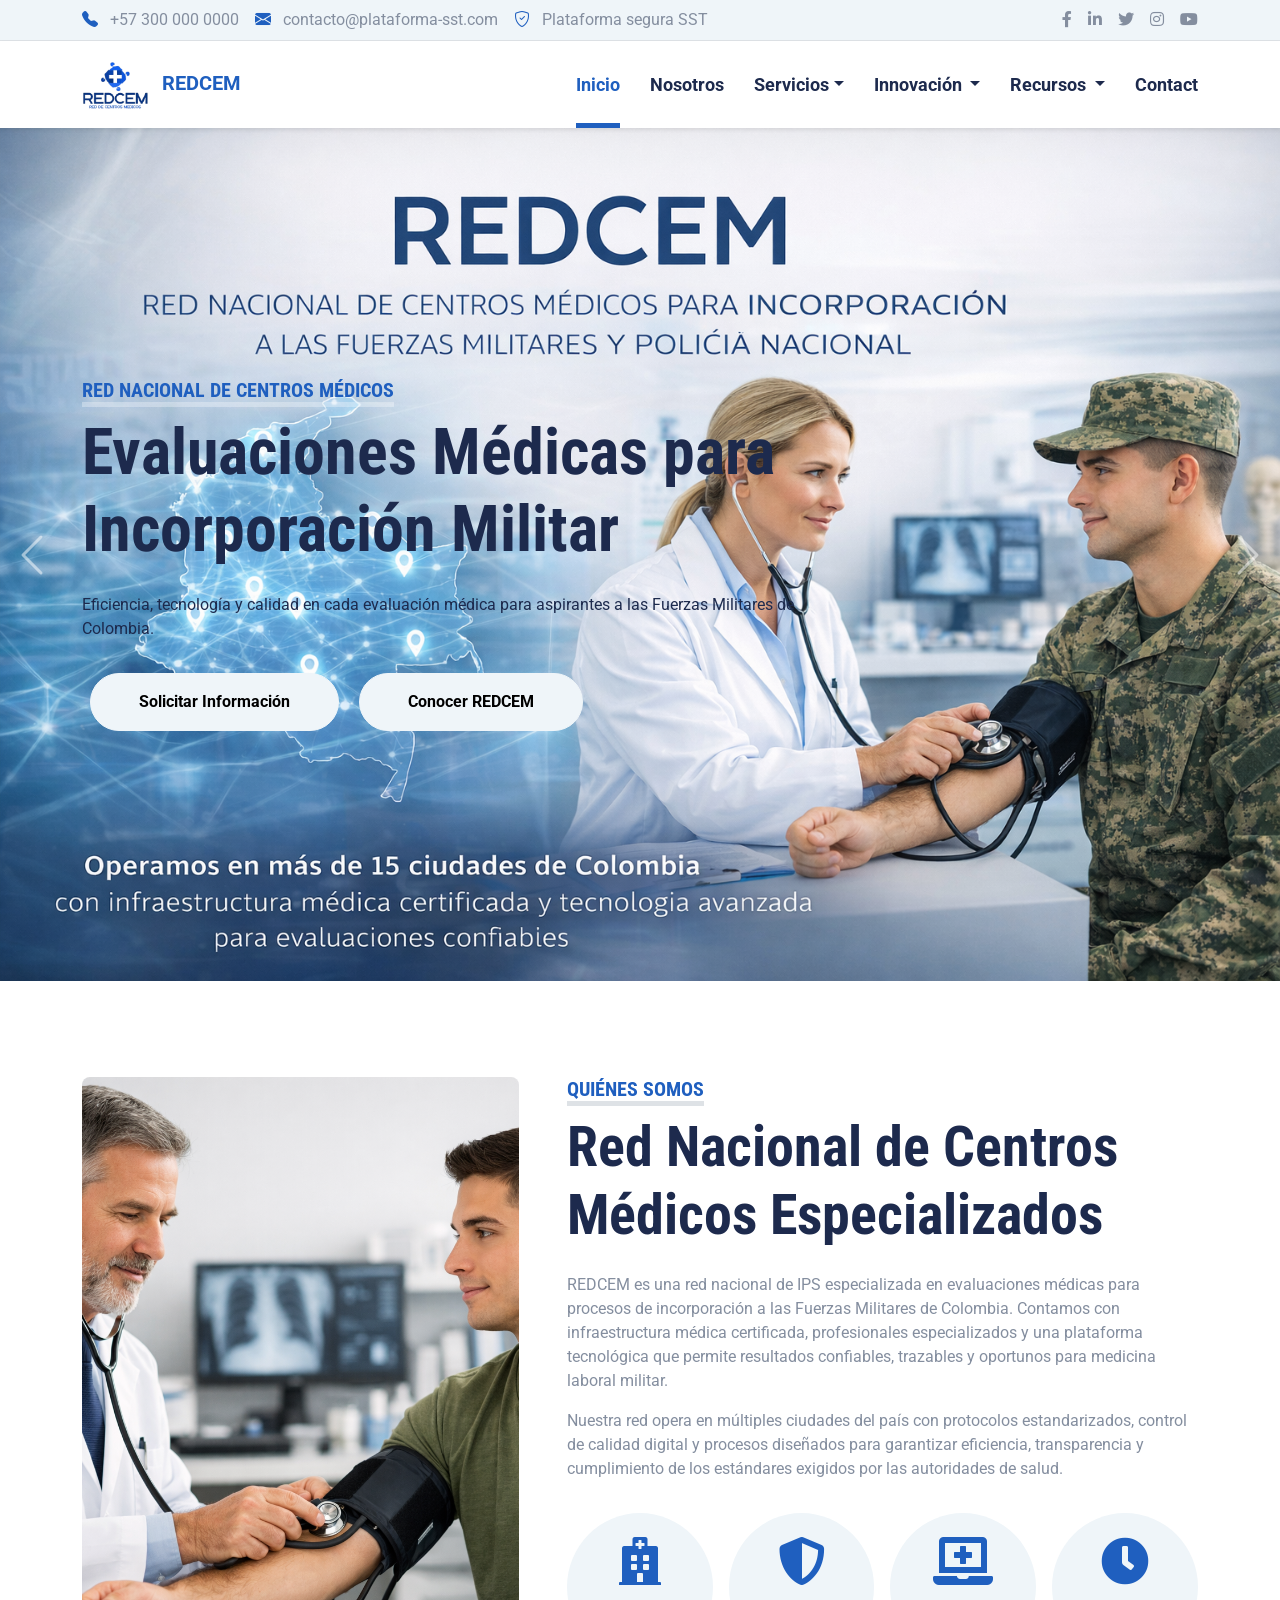
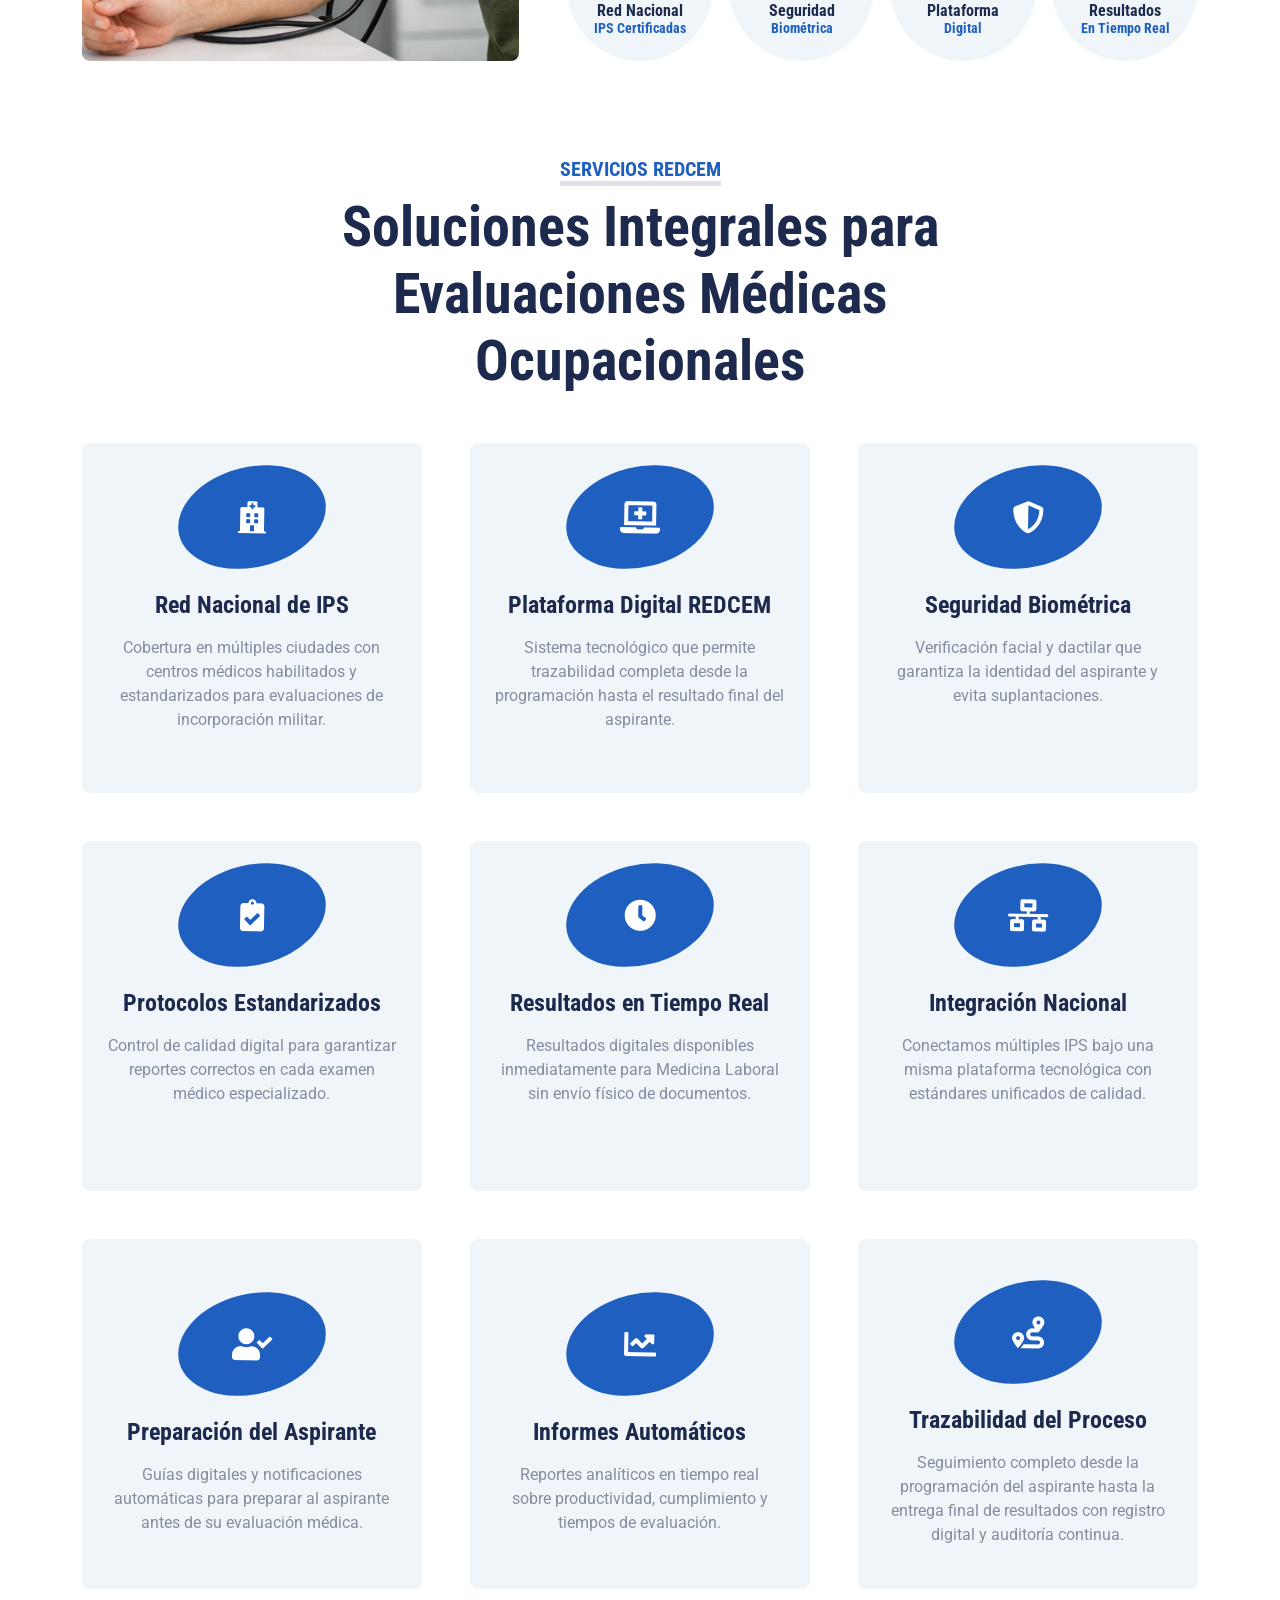
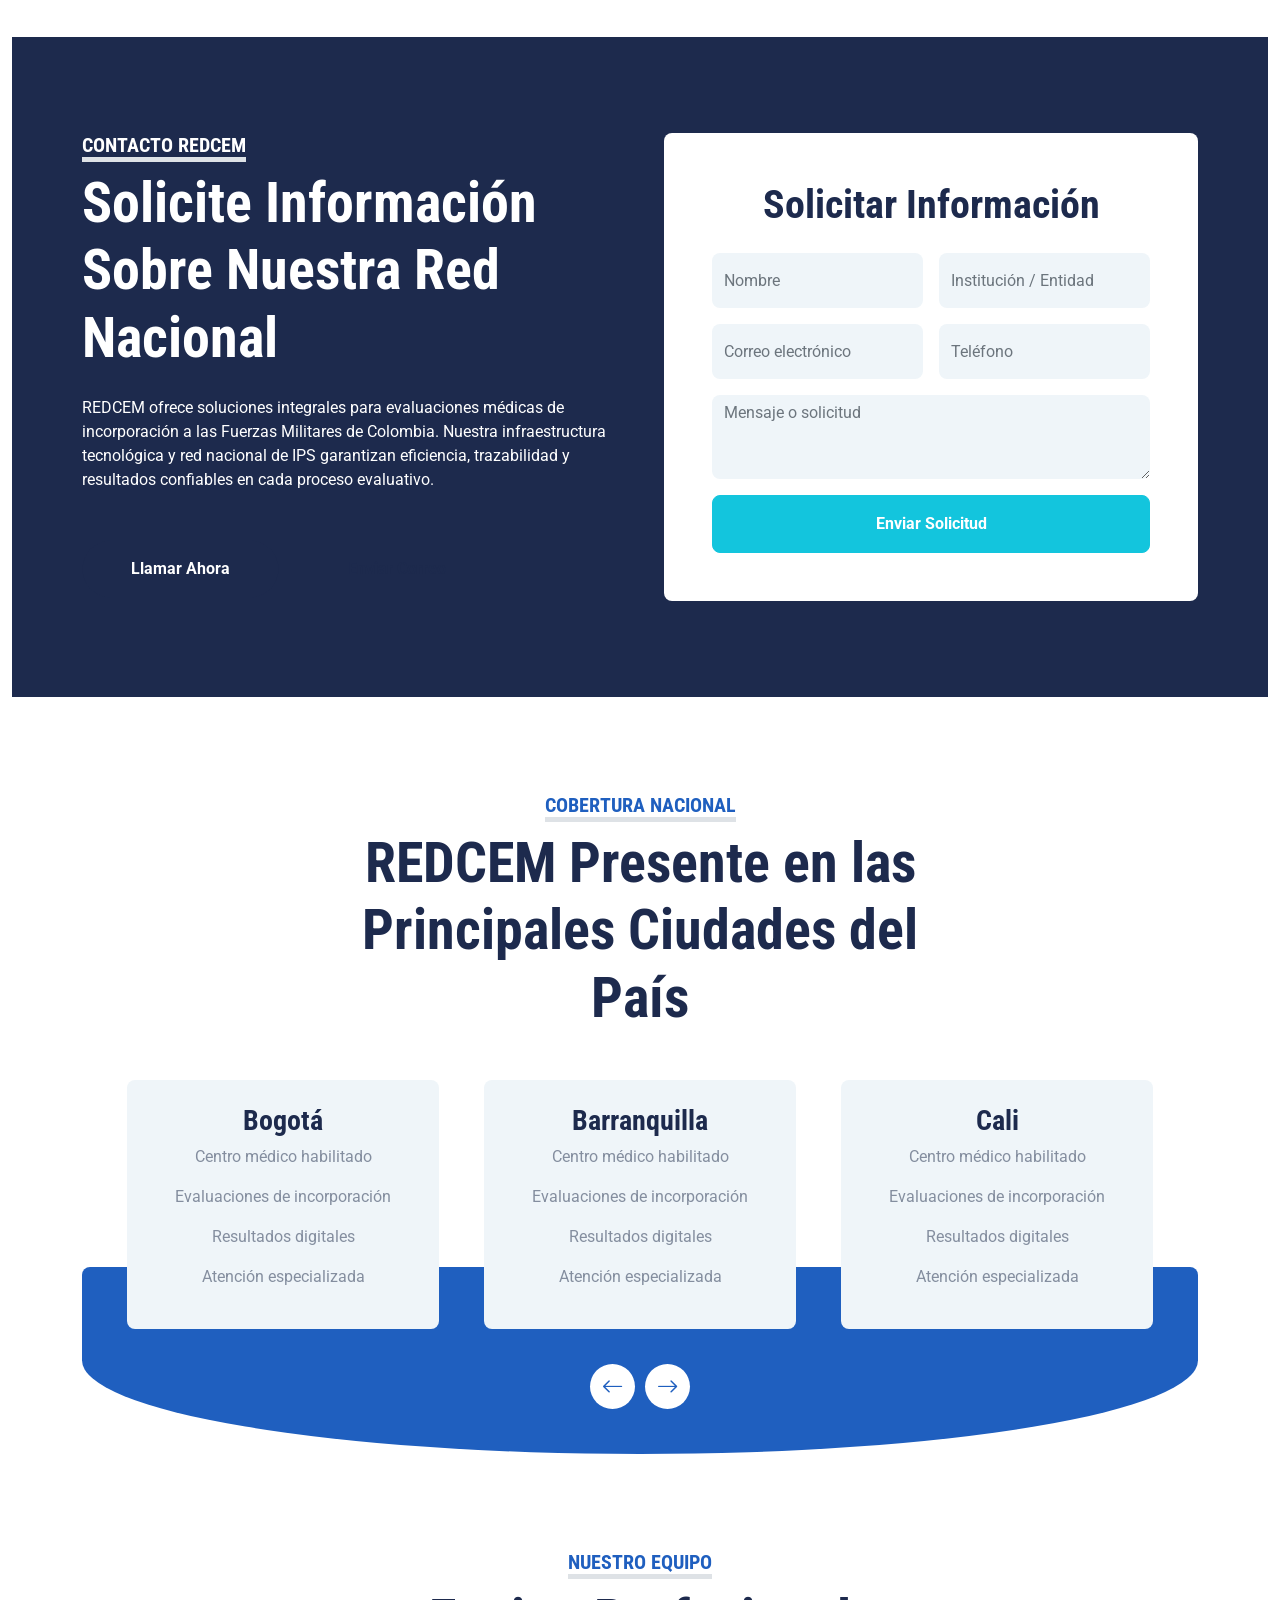
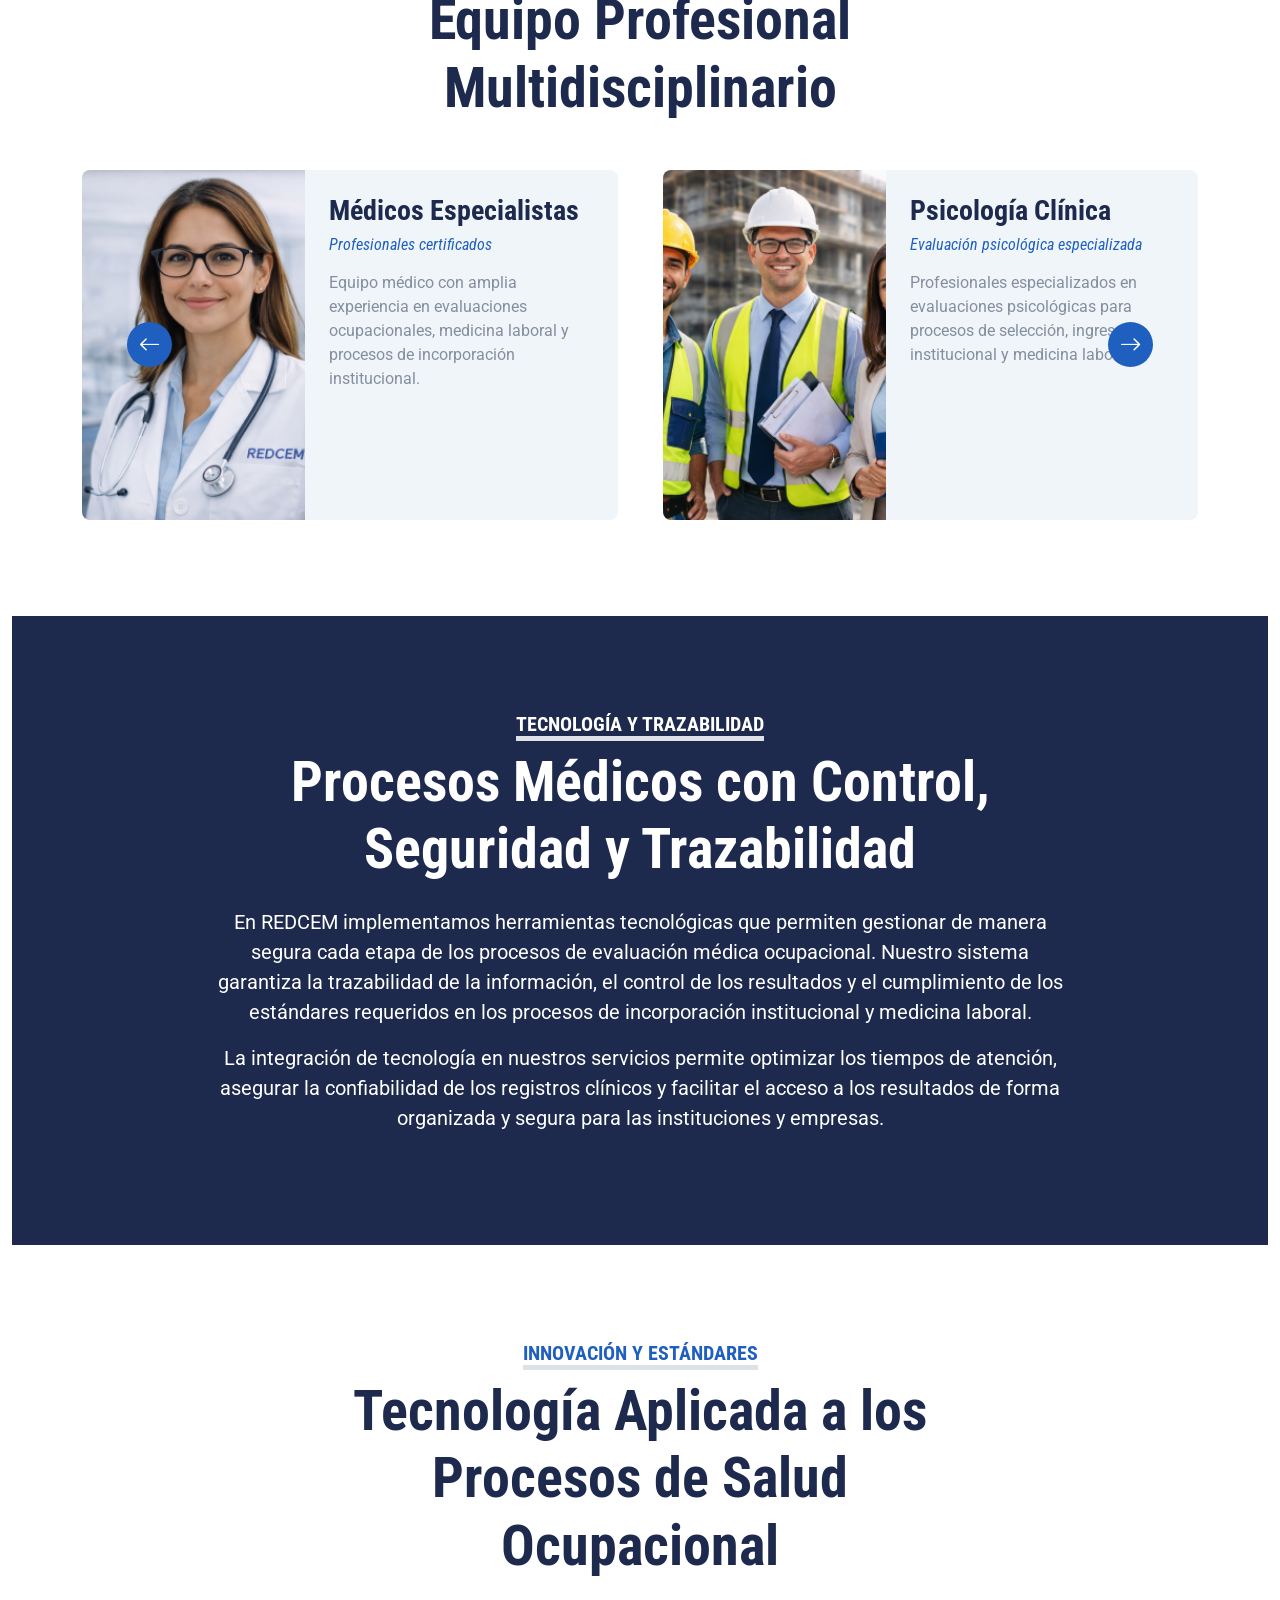
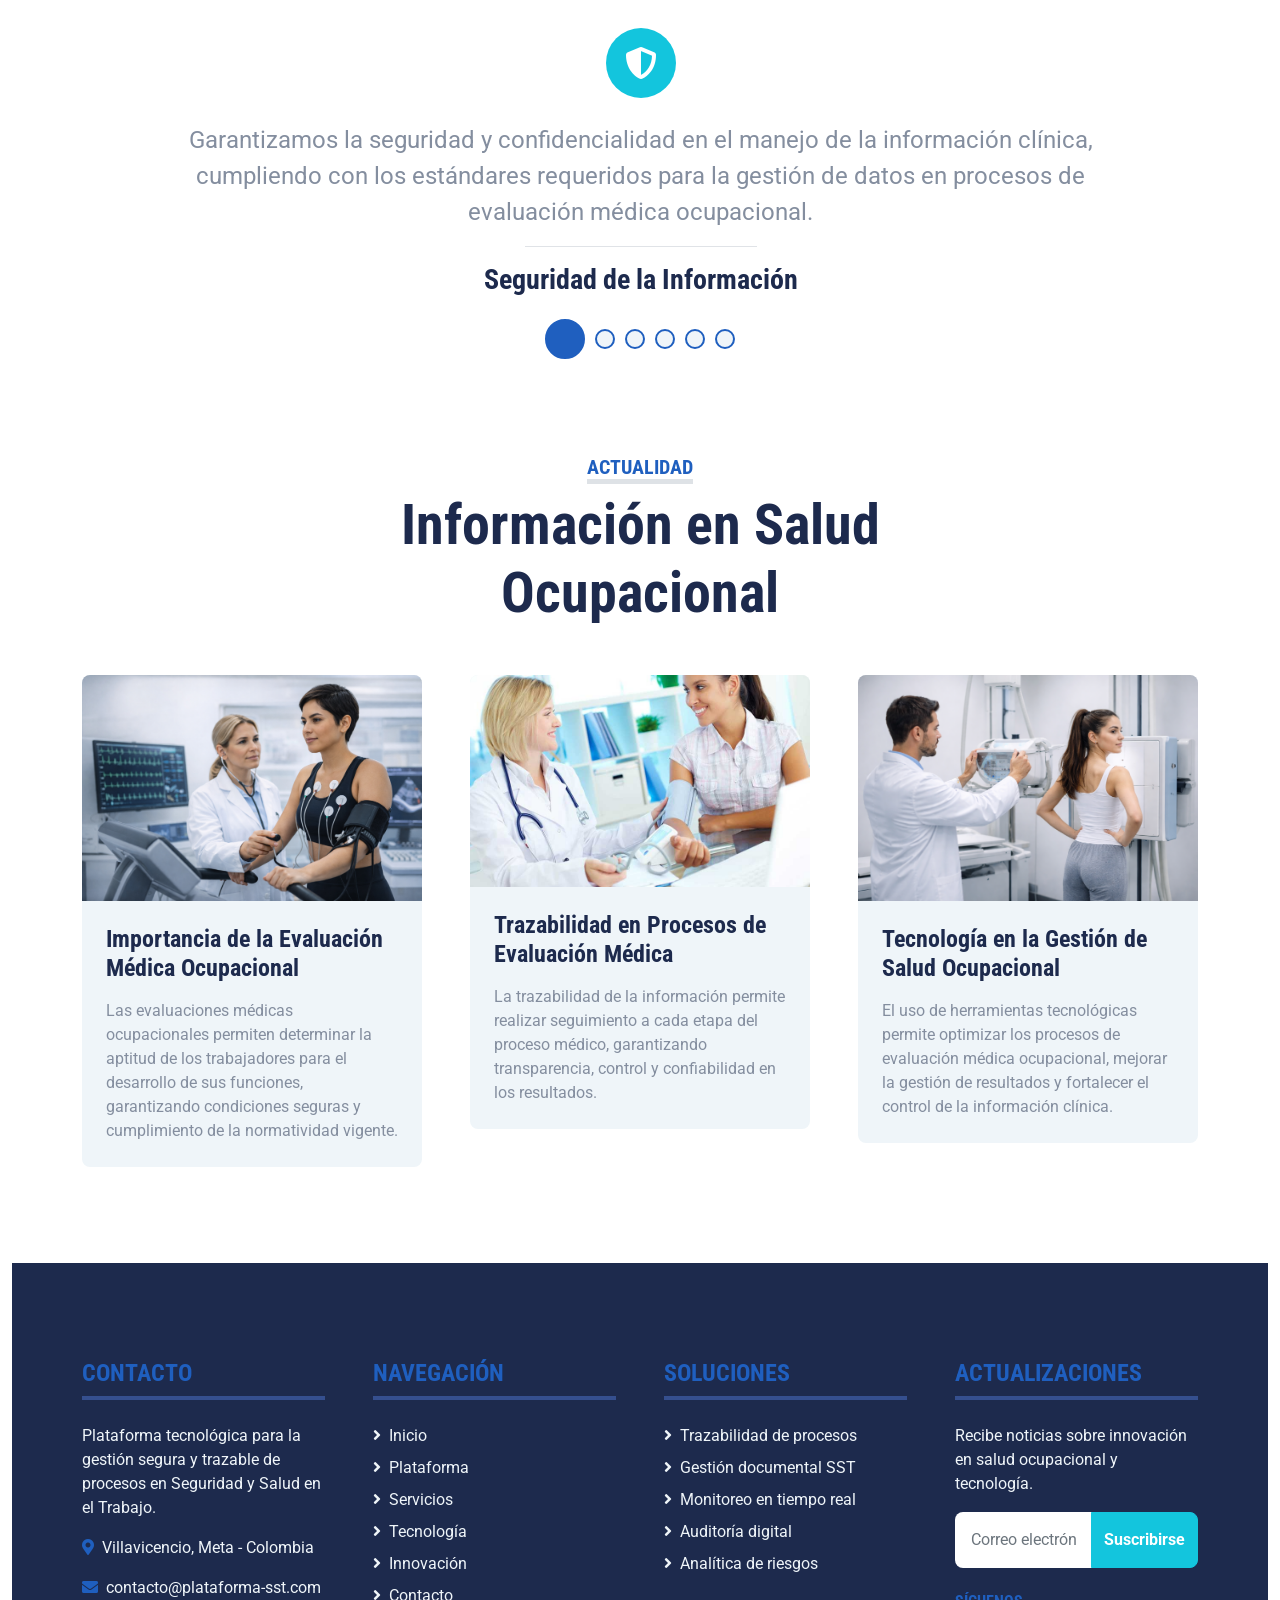
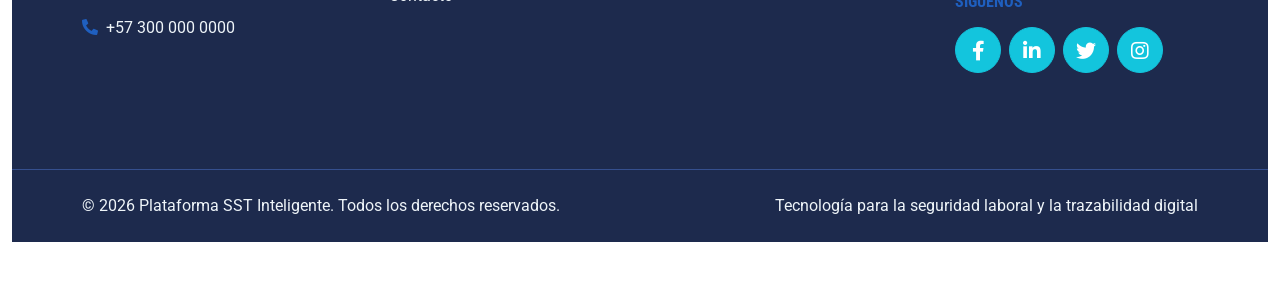
==== commit 9b28d18e: "acualizacion de las imagenes de la pagina, queda pendiente la imagen del hero sin letras" ====
--- a/index.html
+++ b/index.html
@@ -180,7 +180,7 @@
 
             <!-- Slide 1 -->
             <div class="carousel-item active">
-                <img class="w-100" src="img/hero.jpg" alt="REDCEM">
+                <img class="w-100" src="img/hero.png" alt="REDCEM">
                 <div class="carousel-caption">
                     <div class="container py-5">
                         <div class="row justify-content-start">
@@ -191,11 +191,11 @@
                                 RED NACIONAL DE CENTROS MÉDICOS
                                 </h5>
 
-                                <h1 class="display-3 text-white mb-md-4">
+                                <h1 class="display-3 text-dark mb-md-4">
                                 Evaluaciones Médicas para Incorporación Militar
                                 </h1>
 
-                                <p class="text-white mb-4">
+                                <p class="text-dark mb-4">
                                 Eficiencia, tecnología y calidad en cada evaluación médica
                                 para aspirantes a las Fuerzas Militares de Colombia.
                                 </p>
@@ -205,7 +205,7 @@
                                     Solicitar Información
                                     </a>
 
-                                    <a href="#servicios" class="btn btn-outline-light rounded-pill py-md-3 px-md-5 mx-2">
+                                    <a href="#servicios" class="btn btn-light rounded-pill py-md-3 px-md-5 mx-2">
                                     Conocer REDCEM
                                     </a>
                                 </div>
@@ -219,7 +219,7 @@
 
             <!-- Slide 2 -->
             <div class="carousel-item">
-                <img class="w-100" src="img/hero.jpg" alt="Cobertura REDCEM">
+                <img class="w-100" src="img/hero.png" alt="Cobertura REDCEM">
                 <div class="carousel-caption">
                     <div class="container py-5">
                         <div class="row justify-content-start">
@@ -230,11 +230,11 @@
                                 COBERTURA NACIONAL
                                 </h5>
 
-                                <h1 class="display-3 text-white mb-md-4">
+                                <h1 class="display-3 text-dark mb-md-4">
                                 Más de 15 Ciudades Operativas en Colombia
                                 </h1>
 
-                                <p class="text-white mb-4">
+                                <p class="text-dark mb-4">
                                 Infraestructura médica certificada y plataforma tecnológica
                                 que garantiza resultados confiables, trazables y oportunos.
                                 </p>
@@ -244,7 +244,7 @@
                                     Ver Cobertura
                                     </a>
 
-                                    <a href="#contacto" class="btn btn-outline-light rounded-pill py-md-3 px-md-5 mx-2">
+                                    <a href="#contacto" class="btn btn-light rounded-pill py-md-3 px-md-5 mx-2">
                                     Contactar REDCEM
                                     </a>
                                 </div>
@@ -278,7 +278,7 @@
 
             <div class="col-lg-5 mb-5 mb-lg-0" style="min-height: 500px;">
                 <div class="position-relative h-100">
-                    <img class="position-absolute w-100 h-100 rounded" src="img/about.jpg" style="object-fit: cover;">
+                    <img class="position-absolute w-100 h-100 rounded" src="img/about.png" style="object-fit: cover;">
                 </div>
             </div>
 
@@ -707,7 +707,7 @@
             <div class="team-item">
                 <div class="row g-0 bg-light rounded overflow-hidden">
                     <div class="col-12 col-sm-5">
-                        <img class="img-fluid h-100" src="img/team-1.jpg" style="object-fit: cover;">
+                        <img class="img-fluid h-100" src="img/team-1.png" style="object-fit: cover;">
                     </div>
 
                     <div class="col-12 col-sm-7 d-flex flex-column">
@@ -731,7 +731,7 @@
             <div class="team-item">
                 <div class="row g-0 bg-light rounded overflow-hidden">
                     <div class="col-12 col-sm-5">
-                        <img class="img-fluid h-100" src="img/team-2.jpg" style="object-fit: cover;">
+                        <img class="img-fluid h-100" src="img/team-2.png" style="object-fit: cover;">
                     </div>
 
                     <div class="col-12 col-sm-7 d-flex flex-column">
@@ -755,7 +755,7 @@
             <div class="team-item">
                 <div class="row g-0 bg-light rounded overflow-hidden">
                     <div class="col-12 col-sm-5">
-                        <img class="img-fluid h-100" src="img/team-3.jpg" style="object-fit: cover;">
+                        <img class="img-fluid h-100" src="img/team-3.png" style="object-fit: cover;">
                     </div>
 
                     <div class="col-12 col-sm-7 d-flex flex-column">
@@ -779,7 +779,7 @@
             <div class="team-item">
                 <div class="row g-0 bg-light rounded overflow-hidden">
                     <div class="col-12 col-sm-5">
-                        <img class="img-fluid h-100" src="img/team-1.jpg" style="object-fit: cover;">
+                        <img class="img-fluid h-100" src="img/team-1.png" style="object-fit: cover;">
                     </div>
 
                     <div class="col-12 col-sm-7 d-flex flex-column">
@@ -1003,10 +1003,10 @@
         <div class="row g-5">
 
             <!-- Tarjeta 1 -->
-            <div class="col-xl-4 col-lg-6">
+            <div class="col-xl-4 col-lg-6"> 
                 <div class="bg-light rounded overflow-hidden">
 
-                    <img class="img-fluid w-100" src="img/blog-1.jpg" alt="">
+                    <img class="img-fluid w-100" src="img/blog1-.png" alt="">
 
                     <div class="p-4">
 
@@ -1054,7 +1054,7 @@
             <div class="col-xl-4 col-lg-6">
                 <div class="bg-light rounded overflow-hidden">
 
-                    <img class="img-fluid w-100" src="img/blog-3.jpg" alt="">
+                    <img class="img-fluid w-100" src="img/blog-3.png" alt="">
 
                     <div class="p-4">
 
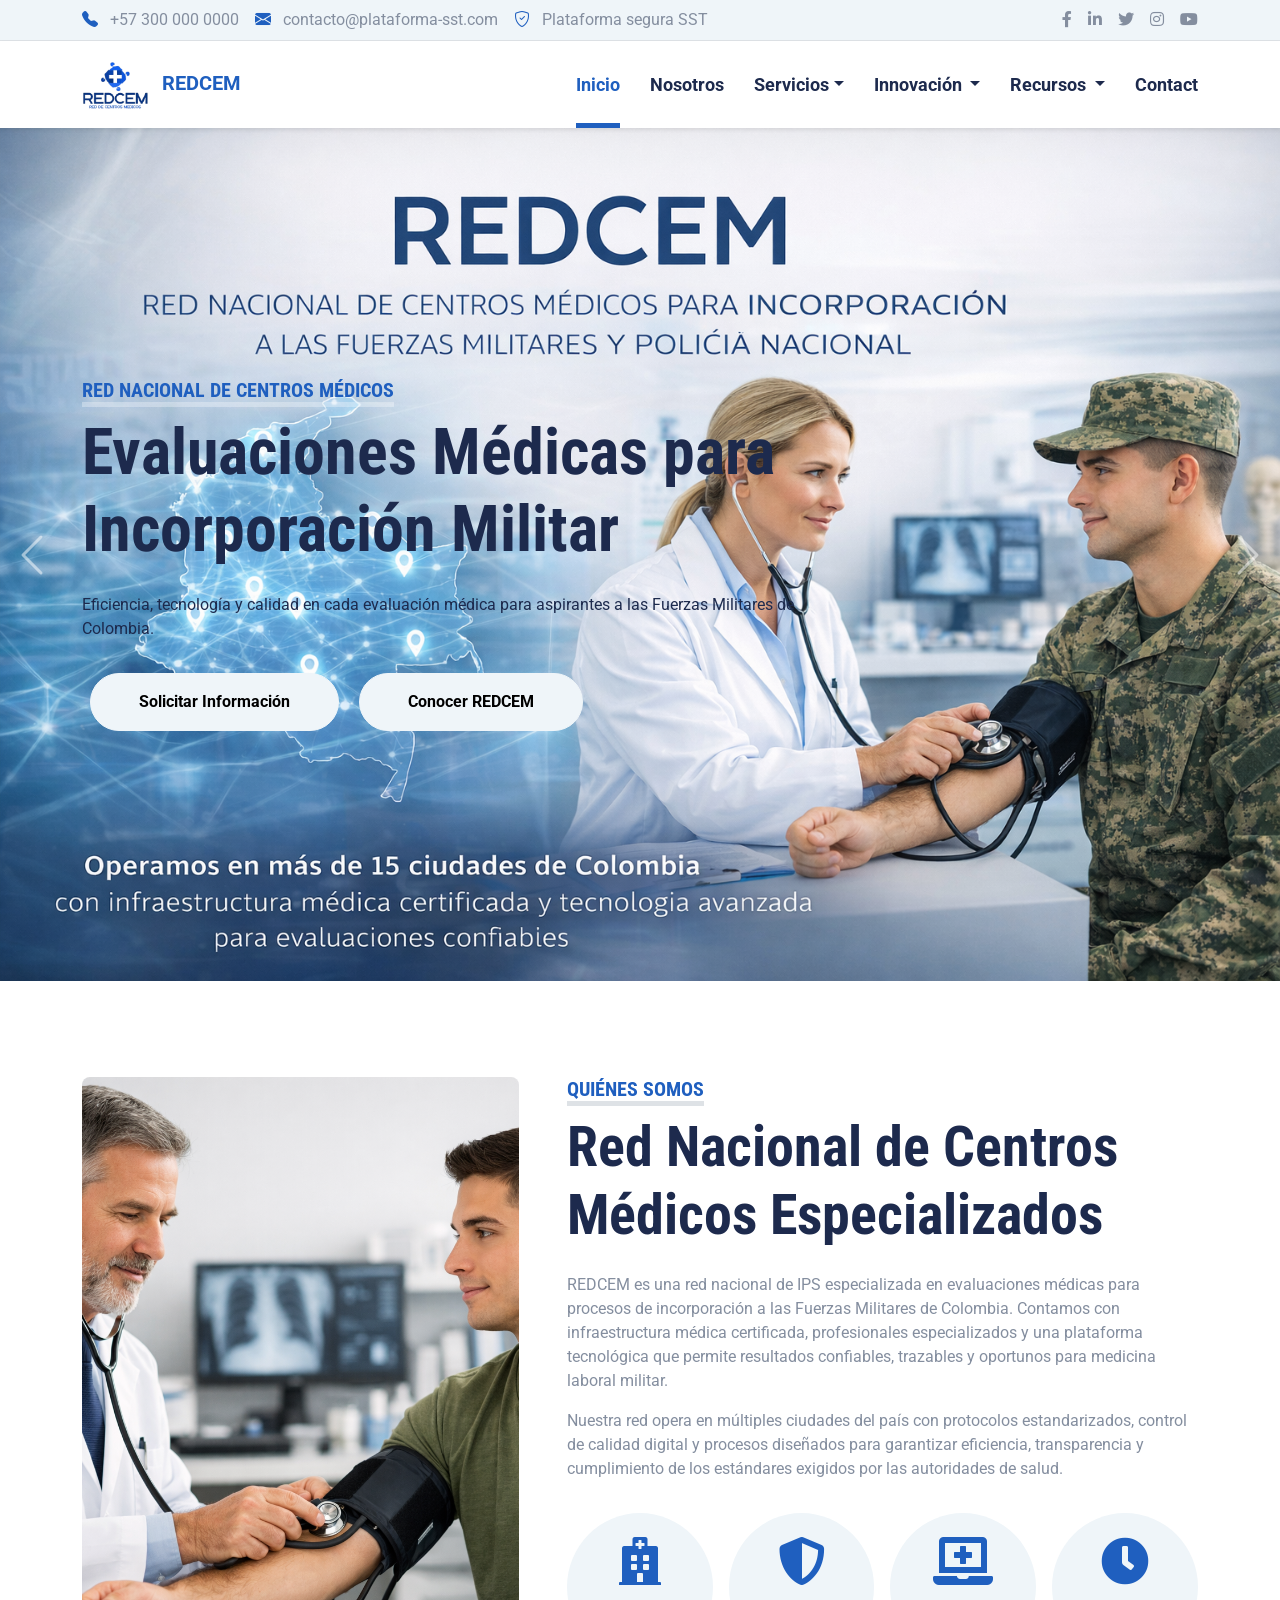
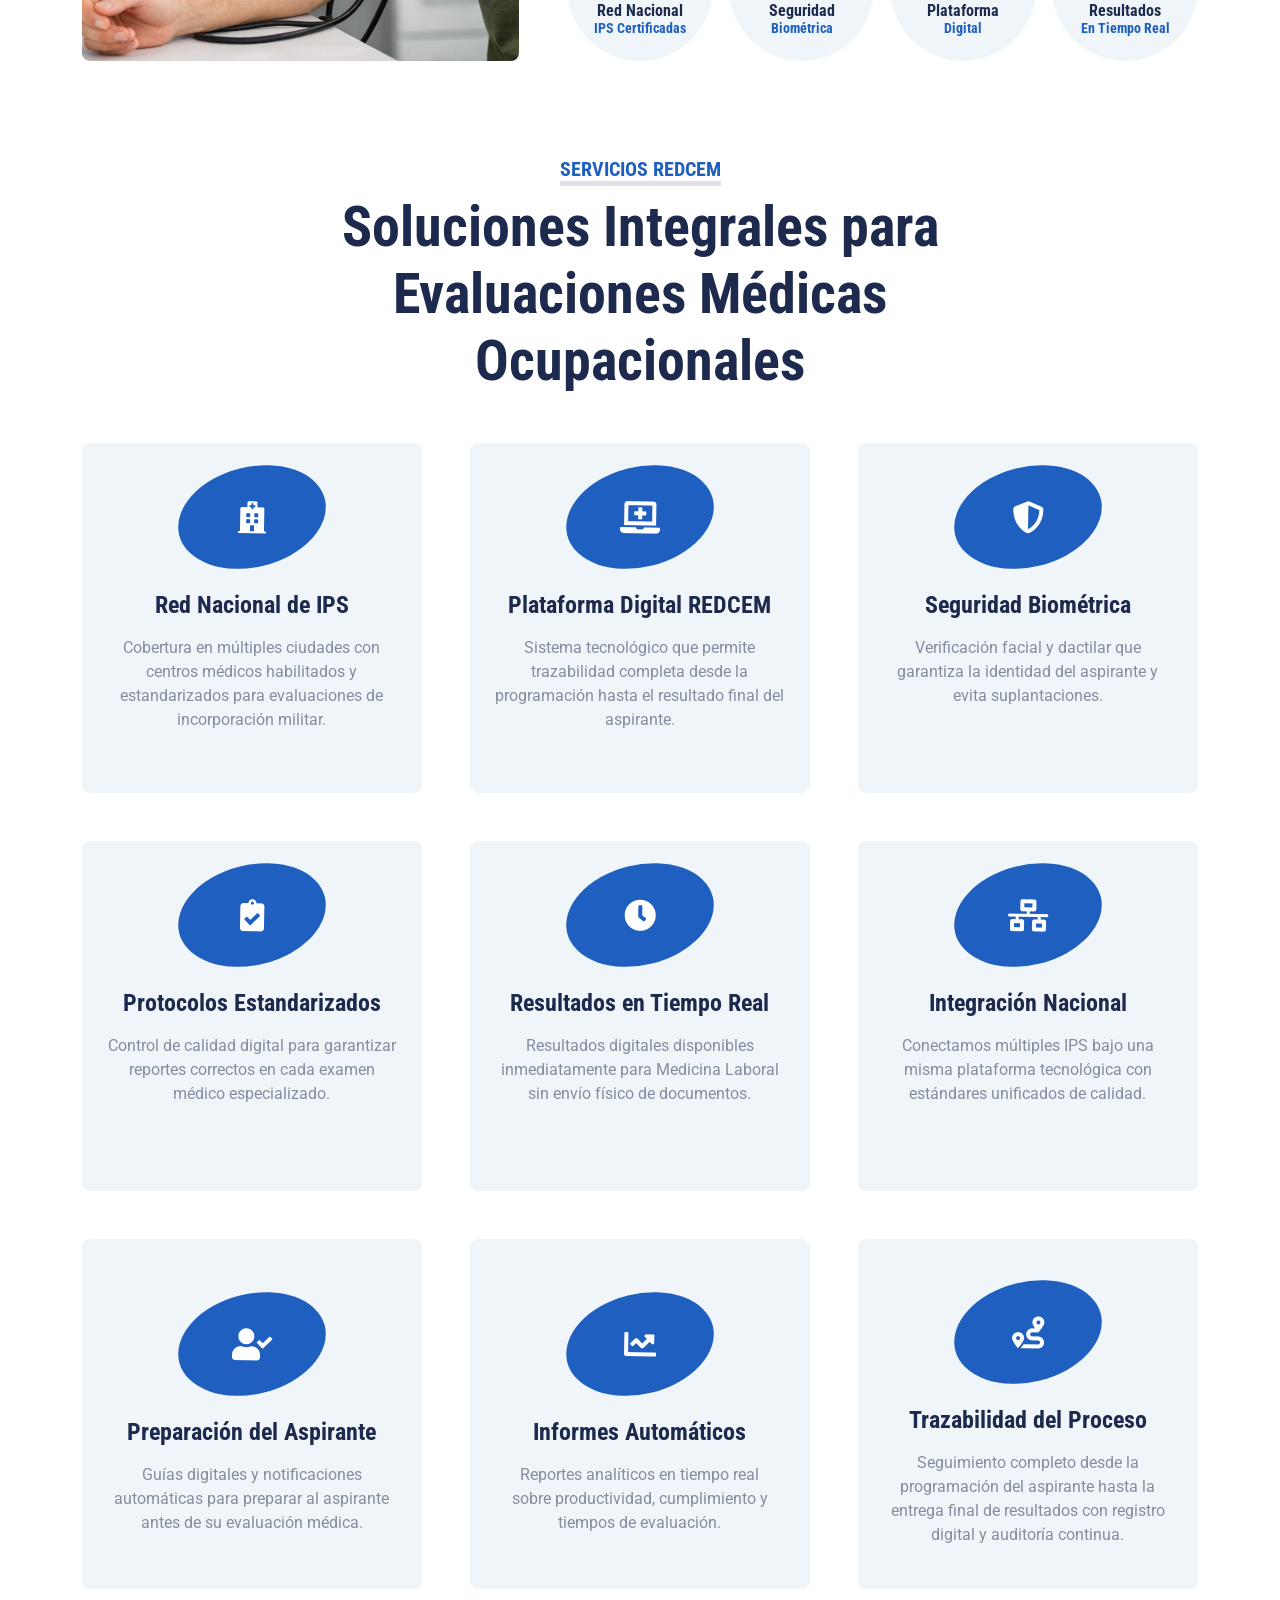
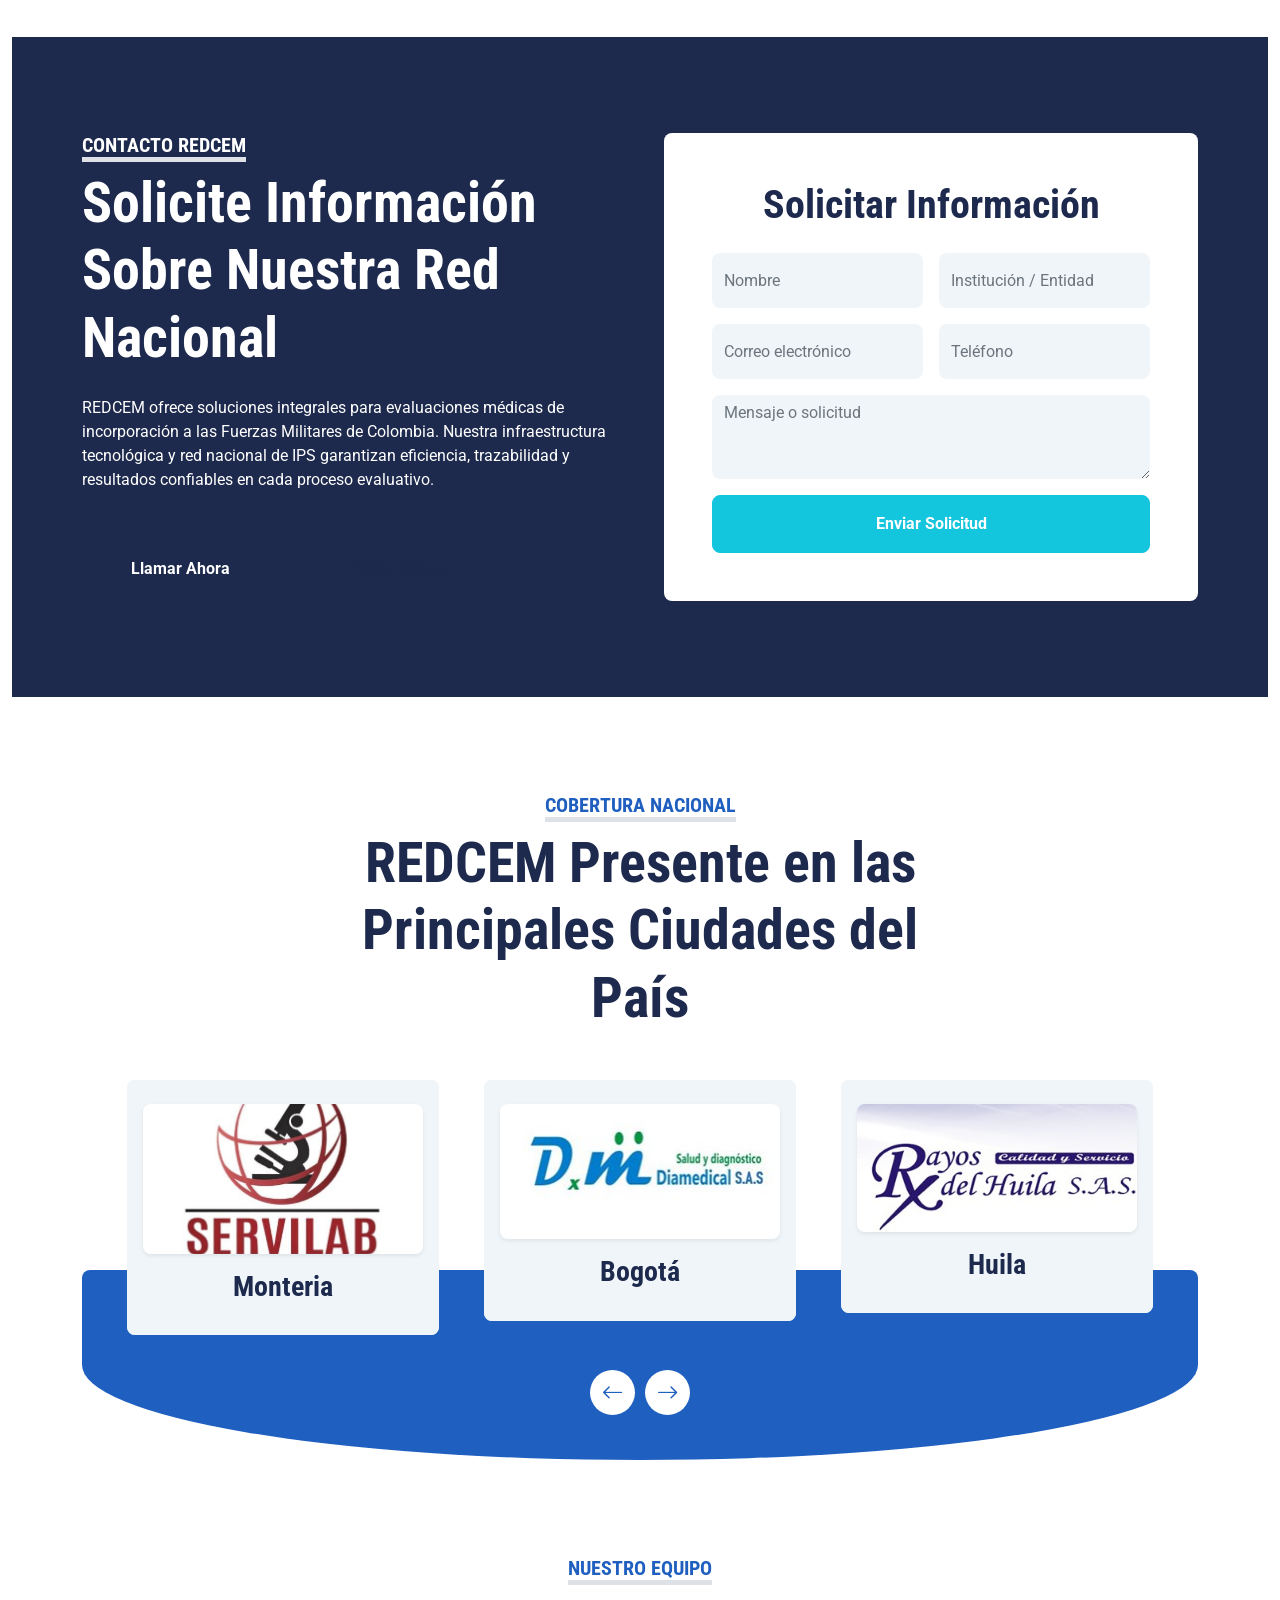
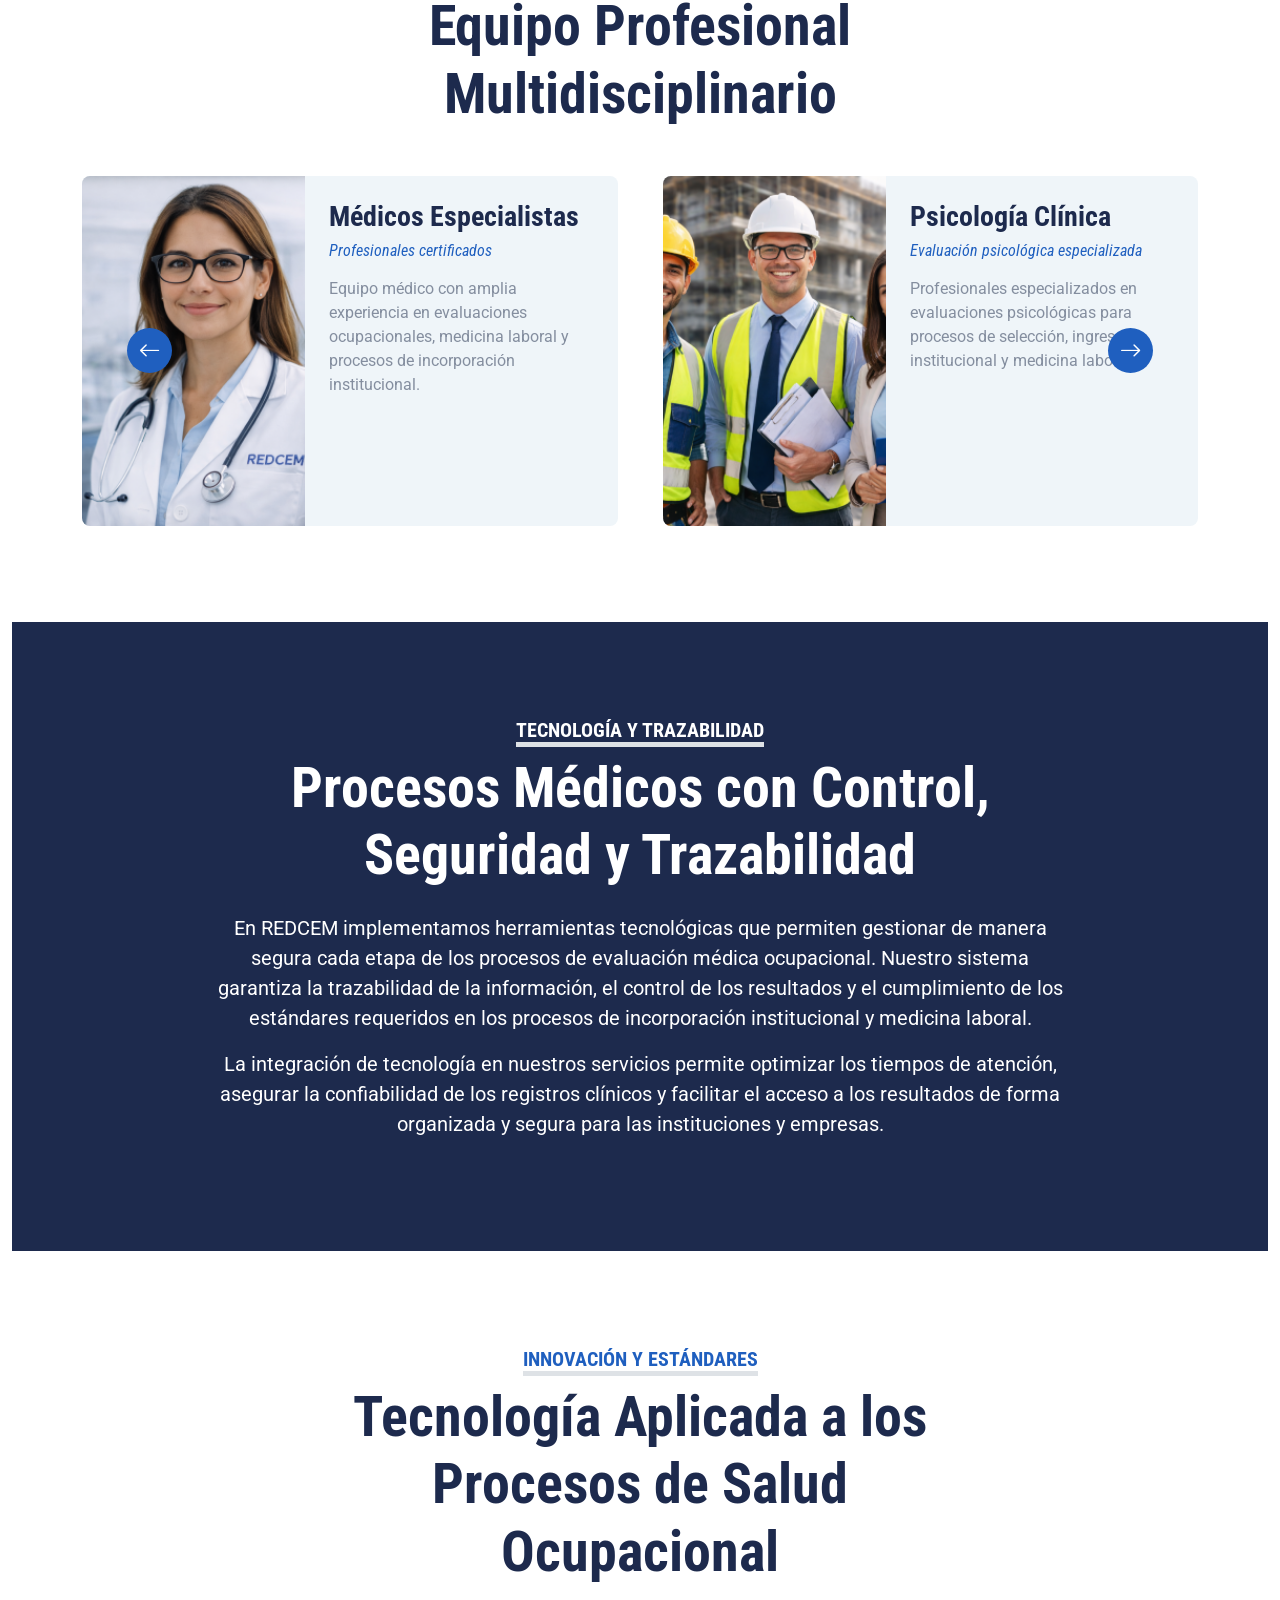
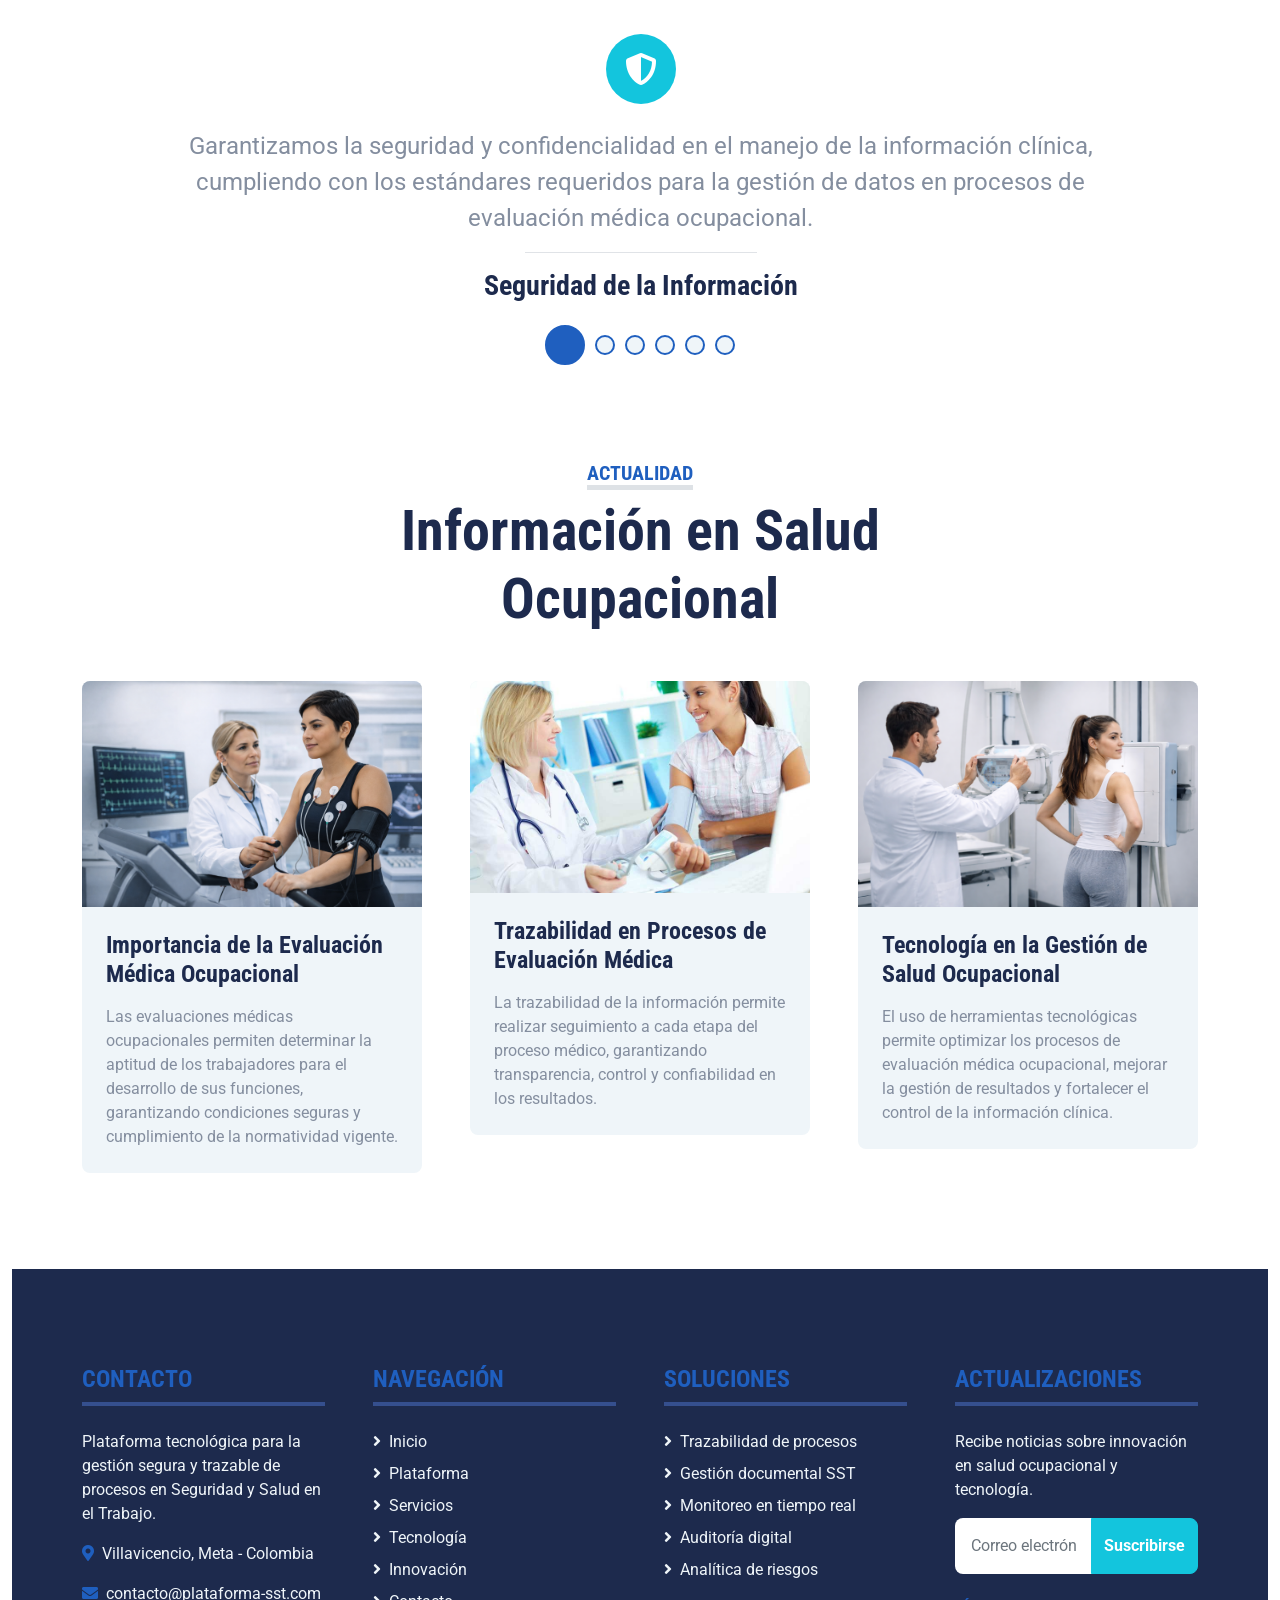
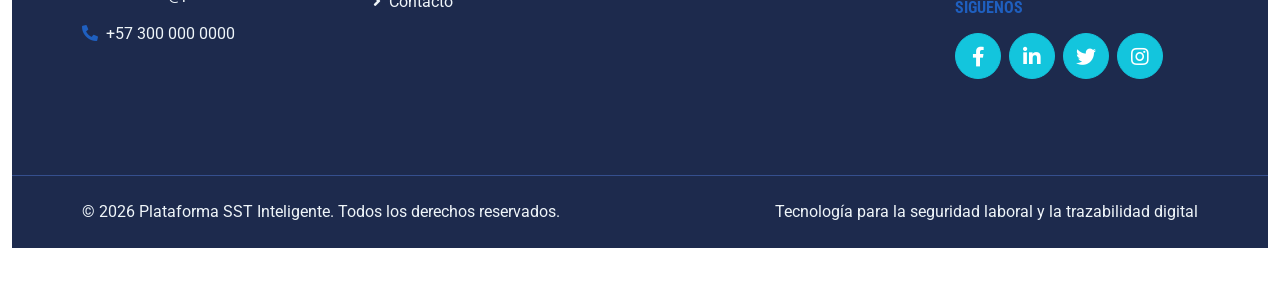
==== commit 291e289e: "se agregaron los logos de algunos centros" ====
--- a/index.html
+++ b/index.html
@@ -608,16 +608,93 @@
 
             <!-- Ciudad -->
             <div class="bg-light rounded text-center">
-                <div class="position-relative">
-                    <img class="img-fluid rounded-top" src="img/city.jpg" alt="">
-                </div>
-            
-                <div class="text-center py-4">
-                    <h3>Bogotá</h3>
-                    <p>Centro médico habilitado</p>
-                    <p>Evaluaciones de incorporación</p>
-                    <p>Resultados digitales</p>
-                    <p>Atención especializada</p>
+                 <div class="bg-light rounded text-center">
+      
+                    <div class="text-center py-4 px-3">
+                
+                        <!-- Imagen dentro del contenido -->
+                        <div class="mb-3">
+                            <img 
+                                src="img/monteria.jpeg" 
+                                alt="Bogota"
+                                class="img-fluid rounded shadow-sm"
+                                style="max-height: 150px; object-fit: cover; width: 100%;">
+                        </div>
+                
+                        <h3>Monteria</h3>
+                       <!--  <p class="mb-1">Centro médico habilitado</p>
+                        <p class="mb-1">Evaluaciones de incorporación</p>
+                        <p class="mb-1">Resultados digitales</p>
+                        <p class="mb-0">Atención especializada</p> -->
+                    </div>
+                </div>
+            </div>
+            <!-- Ciudad -->
+            <div class="bg-light rounded text-center">
+                 <div class="bg-light rounded text-center">
+      
+                    <div class="text-center py-4 px-3">
+                
+                        <!-- Imagen dentro del contenido -->
+                        <div class="mb-3">
+                            <img 
+                                src="img/Bogota2.jpg" 
+                                alt="Bogota"
+                                class="img-fluid rounded shadow-sm"
+                                style="max-height: 150px; object-fit: cover; width: 100%;">
+                        </div>
+                
+                        <h3>Bogotá</h3>
+                       <!--  <p class="mb-1">Centro médico habilitado</p>
+                        <p class="mb-1">Evaluaciones de incorporación</p>
+                        <p class="mb-1">Resultados digitales</p>
+                        <p class="mb-0">Atención especializada</p> -->
+                    </div>
+                </div>
+            </div>
+             <!-- Ciudad -->
+            <div class="bg-light rounded text-center">
+                 <div class="bg-light rounded text-center">
+      
+                    <div class="text-center py-4 px-3">
+                
+                        <!-- Imagen dentro del contenido -->
+                        <div class="mb-3">
+                            <img 
+                                src="img/Huila.jpeg" 
+                                alt="Bogota"
+                                class="img-fluid rounded shadow-sm"
+                                style="max-height: 150px; object-fit: cover; width: 100%;">
+                        </div>
+                
+                        <h3>Huila</h3>
+                       <!--  <p class="mb-1">Centro médico habilitado</p>
+                        <p class="mb-1">Evaluaciones de incorporación</p>
+                        <p class="mb-1">Resultados digitales</p>
+                        <p class="mb-0">Atención especializada</p> -->
+                    </div>
+                </div>
+            </div>
+            <div class="bg-light rounded text-center">
+                 <div class="bg-light rounded text-center">
+      
+                    <div class="text-center py-4 px-3">
+                
+                        <!-- Imagen dentro del contenido -->
+                        <div class="mb-3">
+                            <img 
+                                src="img/ibague.png" 
+                                alt="Bogota"
+                                class="img-fluid rounded shadow-sm"
+                                style="max-height: 150px; object-fit: cover; width: 100%;">
+                        </div>
+                
+                        <h3>Ibague</h3>
+                       <!--  <p class="mb-1">Centro médico habilitado</p>
+                        <p class="mb-1">Evaluaciones de incorporación</p>
+                        <p class="mb-1">Resultados digitales</p>
+                        <p class="mb-0">Atención especializada</p> -->
+                    </div>
                 </div>
             </div>
 
@@ -666,18 +743,51 @@
                 </div>
             </div>
 
+             <!-- Ciudad -->
+            <div class="bg-light rounded text-center">
+                <div class="bg-light rounded text-center">
+      
+                    <div class="text-center py-4 px-3">
+                
+                        <!-- Imagen dentro del contenido -->
+                        <div class="mb-3">
+                            <img 
+                                src="img/Bogota.jpeg" 
+                                alt="Bogota"
+                                class="img-fluid rounded shadow-sm"
+                                style="max-height: 150px; object-fit: cover; width: 100%;">
+                        </div>
+                
+                        <h3>Bogotá</h3>
+                        <!-- <p class="mb-1">Centro médico habilitado</p>
+                        <p class="mb-1">Evaluaciones de incorporación</p>
+                        <p class="mb-1">Resultados digitales</p>
+                        <p class="mb-0">Atención especializada</p> -->
+                    </div>
+                </div>
+            </div>
+
             <!-- Ciudad -->
            <div class="bg-light rounded text-center">
-                <div class="position-relative">
-                    <img class="img-fluid rounded-top" src="img/city.jpg" alt="">
-                </div>
-            
-                <div class="text-center py-4">
-                    <h3>Villavicencio</h3>
-                    <p>Centro médico habilitado</p>
-                    <p>Evaluaciones de incorporación</p>
-                    <p>Resultados digitales</p>
-                    <p>Atención especializada</p>
+                 <div class="bg-light rounded text-center">
+      
+                    <div class="text-center py-4 px-3">
+                
+                        <!-- Imagen dentro del contenido -->
+                        <div class="mb-3">
+                            <img 
+                                src="img/Villavicencio.PNG" 
+                                alt="Bogota"
+                                class="img-fluid rounded shadow-sm"
+                                style="max-height: 150px; object-fit: cover; width: 100%;">
+                        </div>
+                
+                        <h3>Villavicencio</h3>
+                       <!--  <p class="mb-1">Centro médico habilitado</p>
+                        <p class="mb-1">Evaluaciones de incorporación</p>
+                        <p class="mb-1">Resultados digitales</p>
+                        <p class="mb-0">Atención especializada</p> -->
+                    </div>
                 </div>
             </div>
 
--- a/css/style.css
+++ b/css/style.css
@@ -314,4 +314,17 @@
 
 .text-primary{
     color: var(--primary) !important;
+}
+
+.city-img-container {
+    width: 100%;
+    height: 160px;        /* 🔥 altura fija */
+    overflow: hidden;     /* recorta lo que sobre */
+    border-radius: 8px;
+}
+
+.city-img-container img {
+    width: 100%;
+    height: 100%;
+    object-fit: cover;    /* 🔥 mantiene proporción y recorta */
 }
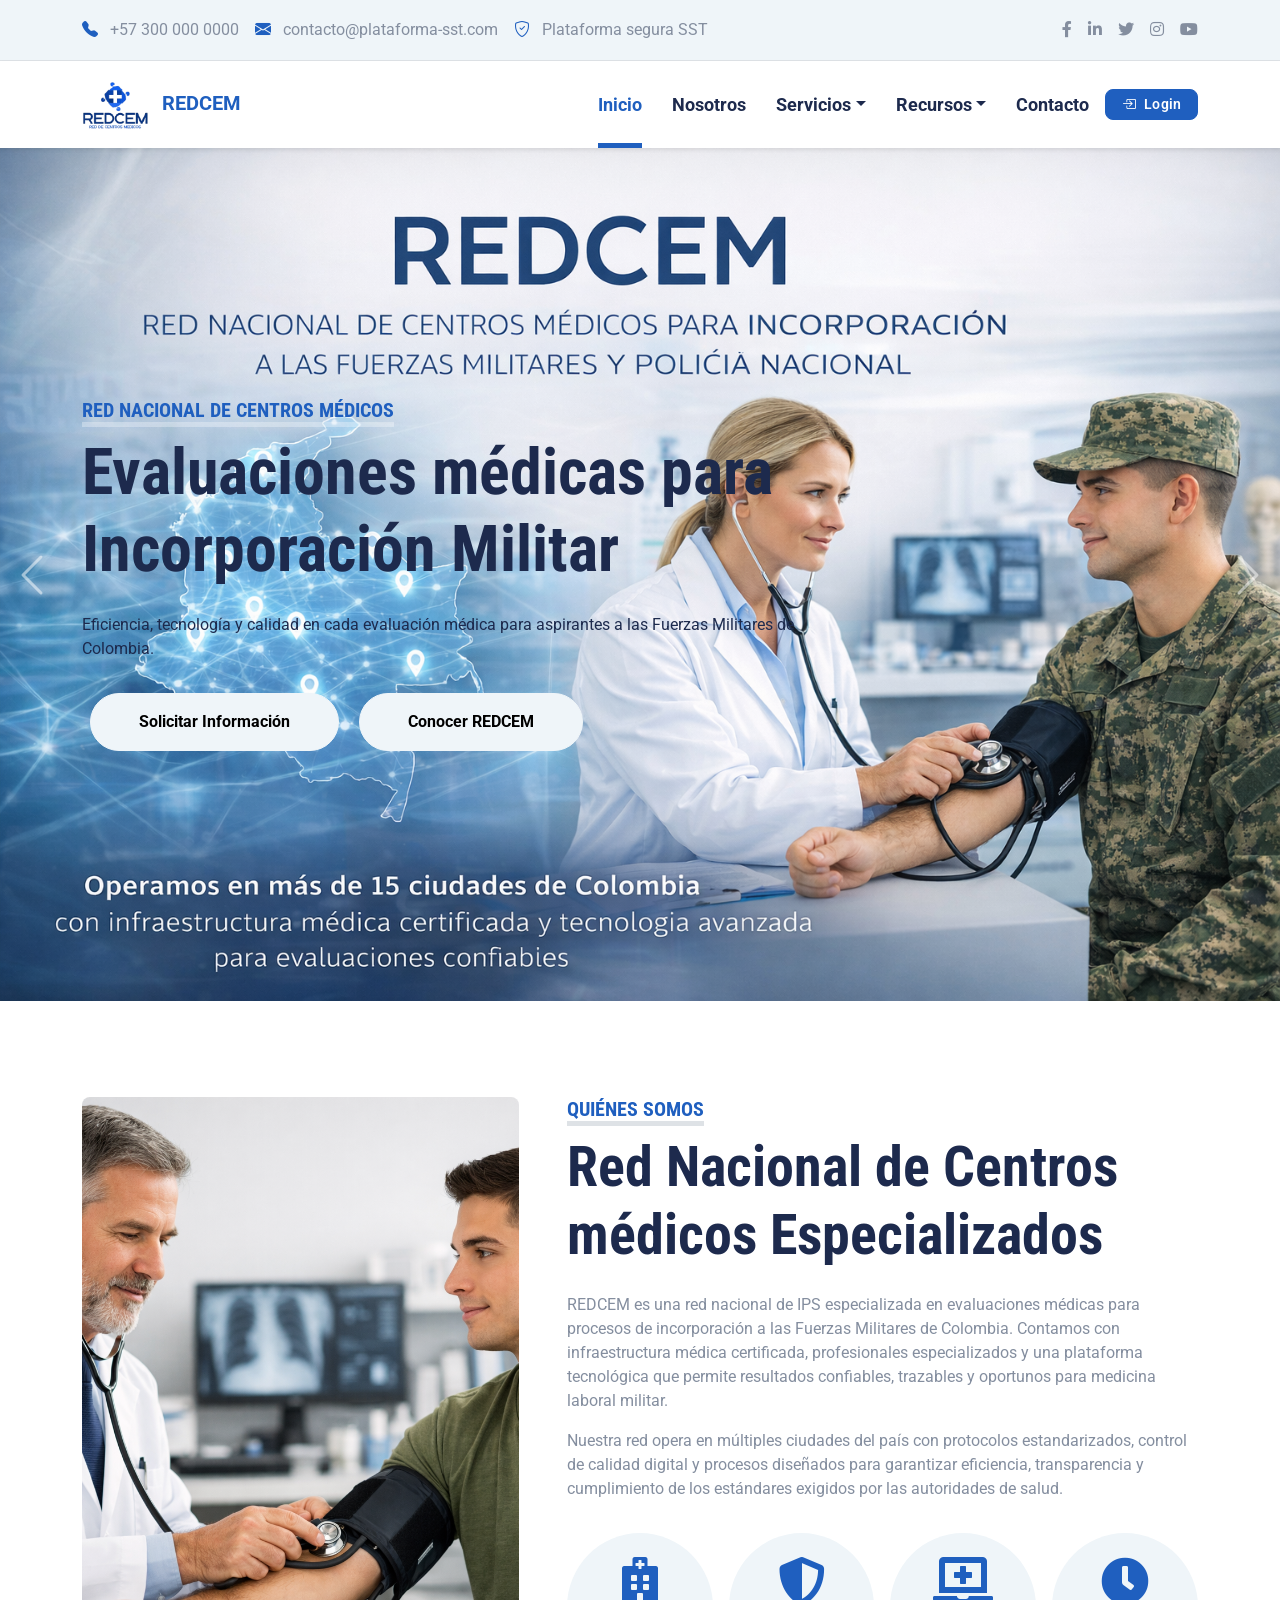
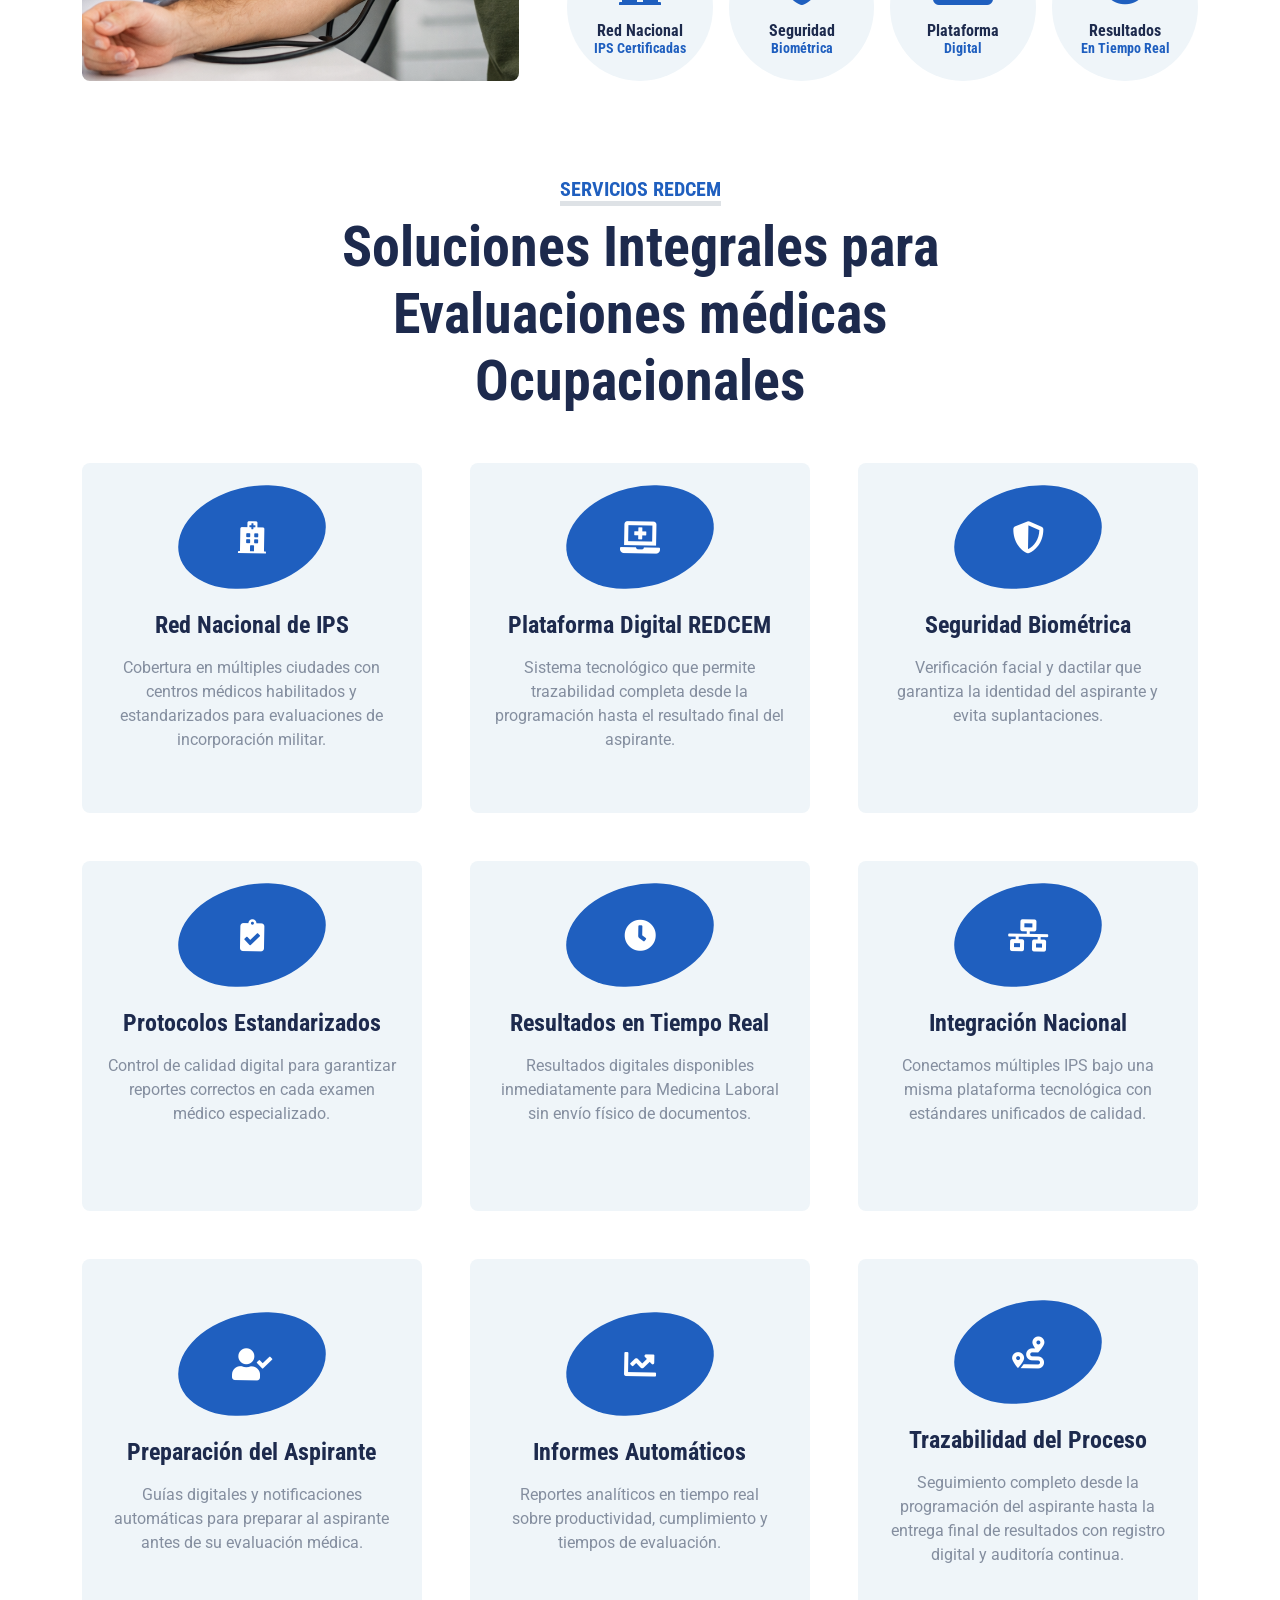
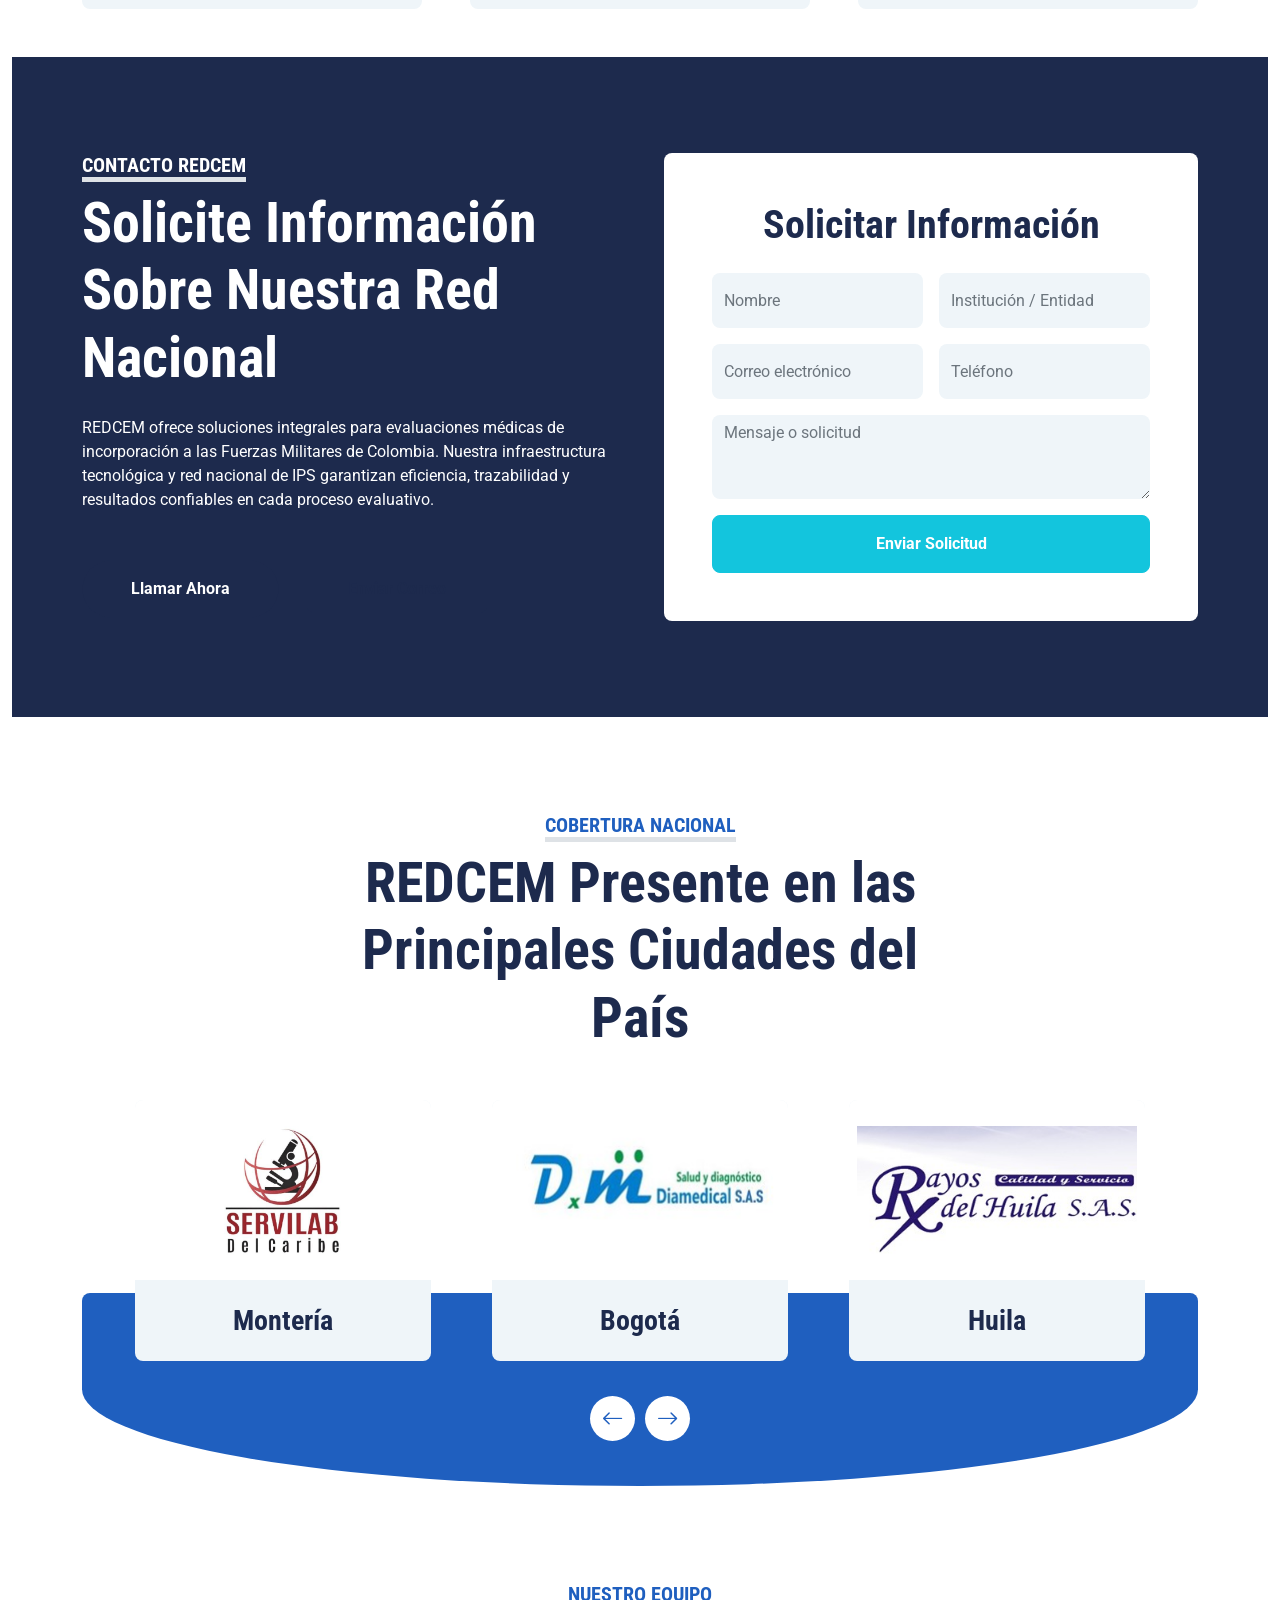
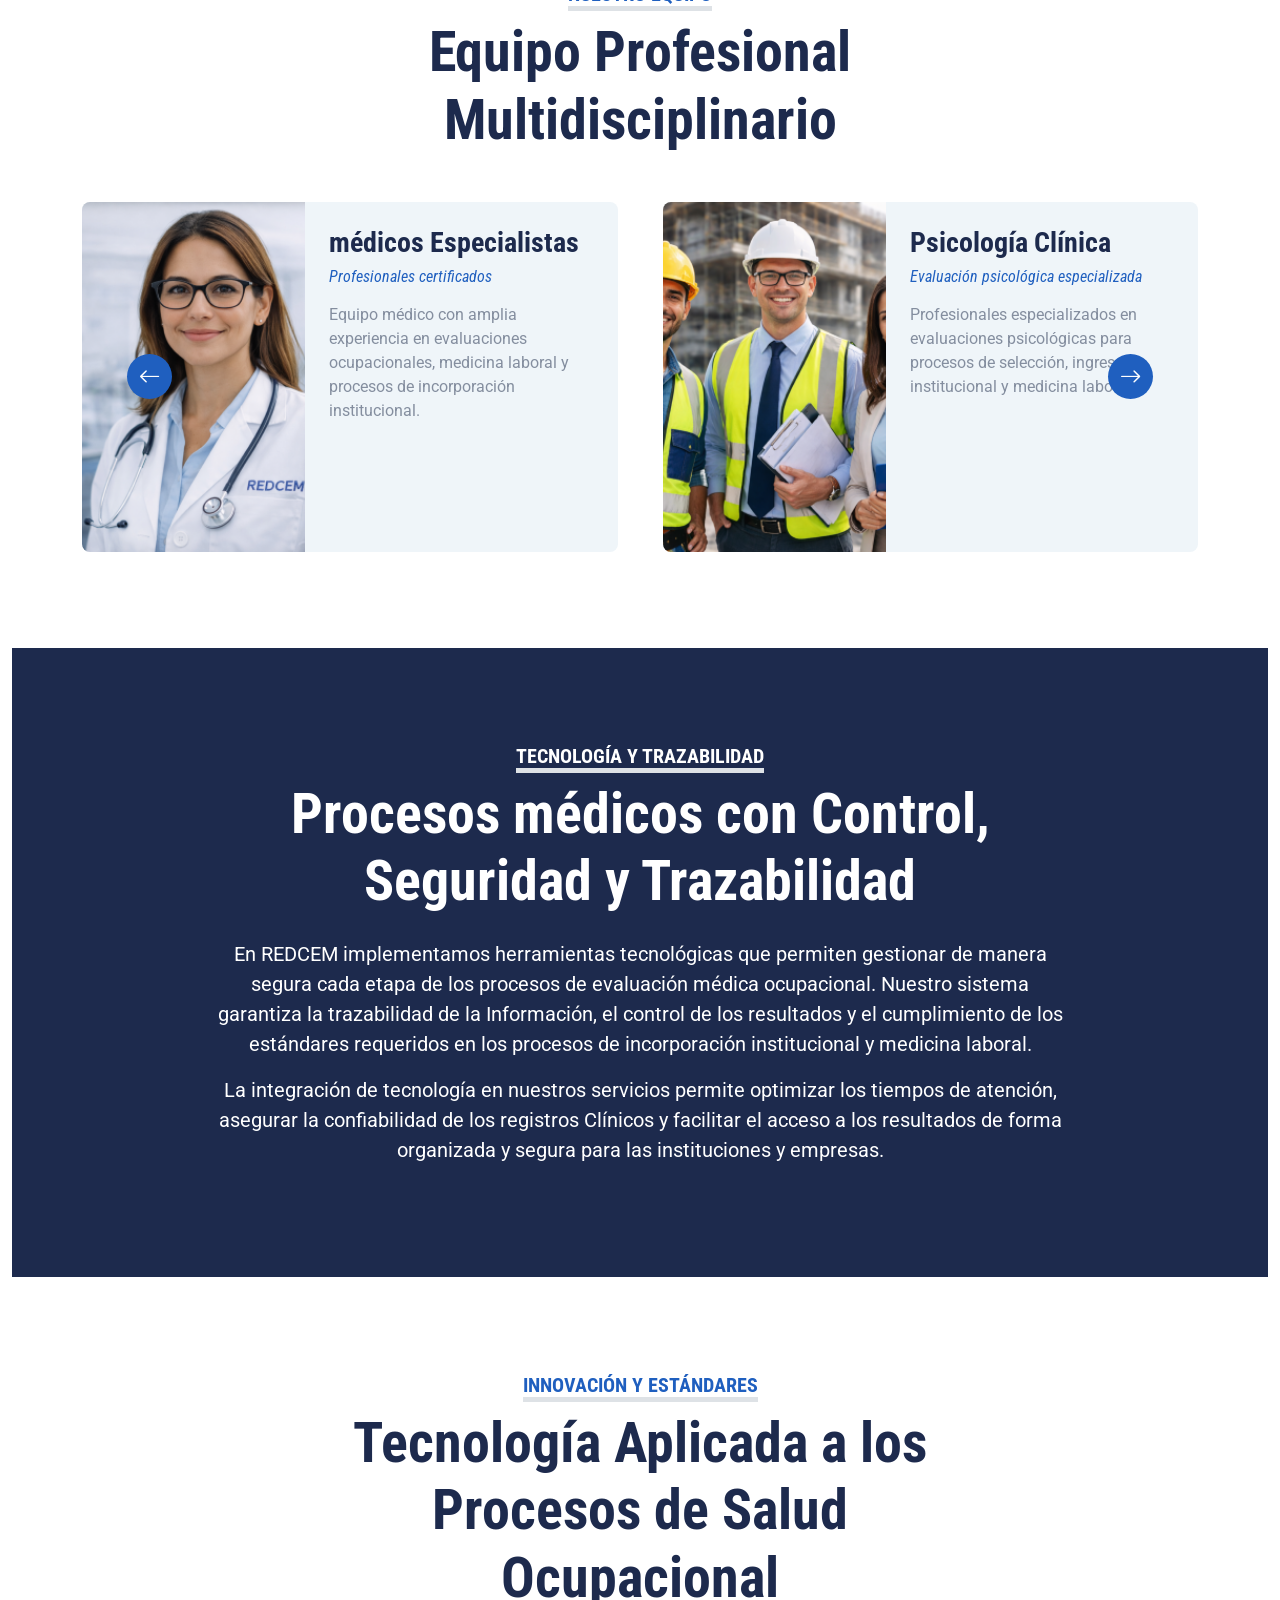
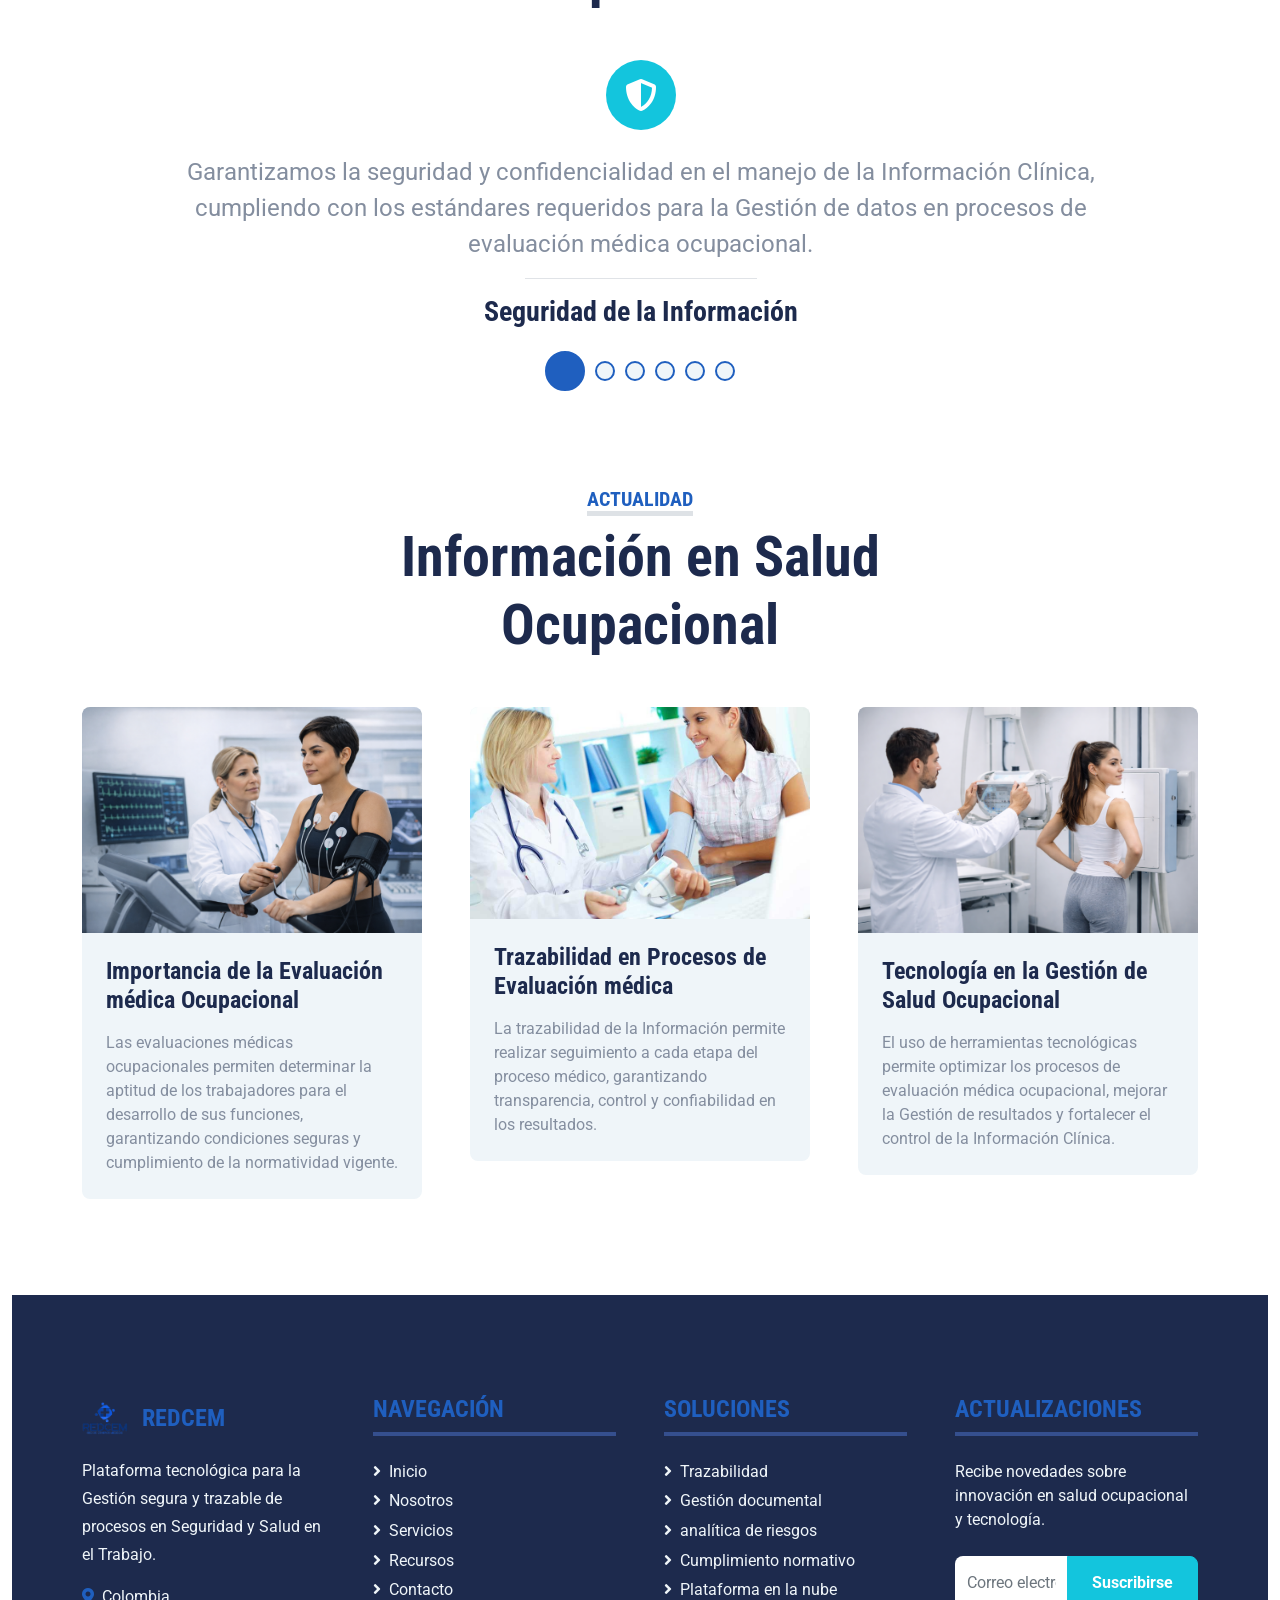
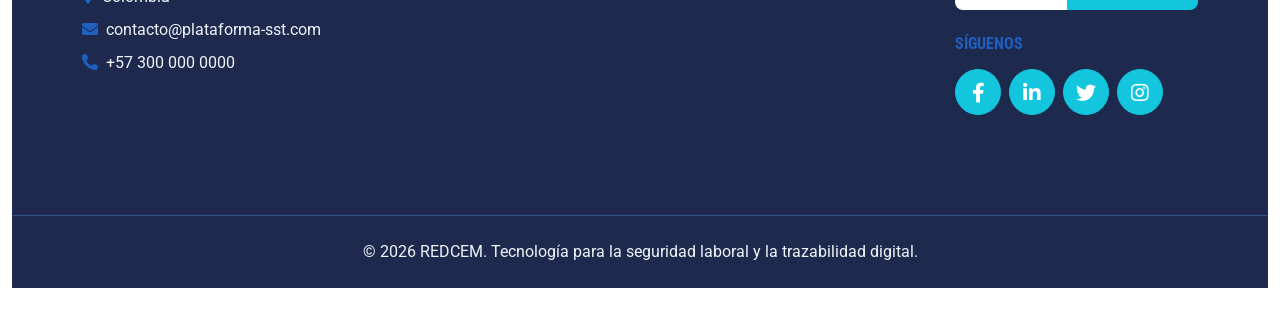
==== commit f6485cba: "se mejoro el aspecto de la pagina y de incluyo el enlace al software de redcem" ====
--- a/index.html
+++ b/index.html
@@ -1,4 +1,4 @@
-<!DOCTYPE html>
+﻿<!DOCTYPE html>
 <html lang="en">
 
 <head>
@@ -31,74 +31,47 @@
 </head>
 
 <body>
-    <!-- Topbar Start -->
-<div class="container-fluid py-2 border-bottom d-none d-lg-block bg-light">
-    <div class="container">
-        <div class="row align-items-center">
-
-            <!-- Contacto -->
-            <div class="col-lg-8 col-md-7 text-center text-lg-start mb-2 mb-lg-0">
-                <div class="d-flex flex-wrap align-items-center gap-3">
-
-                    <a class="text-decoration-none text-body" href="tel:+573000000000">
-                        <i class="bi bi-telephone-fill text-primary me-2"></i>
-                        +57 300 000 0000
-                    </a>
-
-                    <a class="text-decoration-none text-body" href="mailto:contacto@plataforma-sst.com">
-                        <i class="bi bi-envelope-fill text-primary me-2"></i>
-                        contacto@plataforma-sst.com
-                    </a>
-
-                    <span class="text-body">
-                        <i class="bi bi-shield-check text-primary me-2"></i>
-                        Plataforma segura SST
-                    </span>
-
-                </div>
-            </div>
-
-            <!-- Redes -->
-            <div class="col-lg-4 col-md-5 text-center text-lg-end">
-                <div class="d-inline-flex align-items-center">
-
-                    <a class="text-body px-2" href="#">
-                        <i class="fab fa-facebook-f"></i>
-                    </a>
-
-                    <a class="text-body px-2" href="#">
-                        <i class="fab fa-linkedin-in"></i>
-                    </a>
-
-                    <a class="text-body px-2" href="#">
-                        <i class="fab fa-twitter"></i>
-                    </a>
-
-                    <a class="text-body px-2" href="#">
-                        <i class="fab fa-instagram"></i>
-                    </a>
-
-                    <a class="text-body ps-2" href="#">
-                        <i class="fab fa-youtube"></i>
-                    </a>
-
-                </div>
-            </div>
-
-        </div>
-    </div>
-</div>
-<!-- Topbar End -->
-
-
+        <!-- Topbar Start -->
+    <div class="container-fluid py-2 border-bottom d-none d-lg-block bg-light">
+        <div class="container">
+            <div class="row align-items-center">
+                <div class="col-lg-8 col-md-7 text-center text-lg-start mb-2 mb-lg-0">
+                    <div class="d-flex flex-wrap align-items-center gap-3">
+                        <a class="text-decoration-none text-body" href="tel:+573000000000">
+                            <i class="bi bi-telephone-fill text-primary me-2"></i>
+                            +57 300 000 0000
+                        </a>
+                        <a class="text-decoration-none text-body" href="mailto:contacto@plataforma-sst.com">
+                            <i class="bi bi-envelope-fill text-primary me-2"></i>
+                            contacto@plataforma-sst.com
+                        </a>
+                        <span class="text-body">
+                            <i class="bi bi-shield-check text-primary me-2"></i>
+                            Plataforma segura SST
+                        </span>
+                    </div>
+                </div>
+                <div class="col-lg-4 col-md-5 text-center text-lg-end">
+                    <div class="d-inline-flex align-items-center">
+                        <a class="text-body px-2" href="#"><i class="fab fa-facebook-f"></i></a>
+                        <a class="text-body px-2" href="#"><i class="fab fa-linkedin-in"></i></a>
+                        <a class="text-body px-2" href="#"><i class="fab fa-twitter"></i></a>
+                        <a class="text-body px-2" href="#"><i class="fab fa-instagram"></i></a>
+                        <a class="text-body ps-2" href="#"><i class="fab fa-youtube"></i></a>
+                    </div>
+                </div>
+            </div>
+        </div>
+    </div>
+    <!-- Topbar End -->
 
     <!-- Navbar Start -->
     <div class="container-fluid sticky-top bg-white shadow-sm">
         <div class="container">
             <nav class="navbar navbar-expand-lg bg-white navbar-light py-3 py-lg-0">
                 <a href="index.html" class="navbar-brand">
-                     <img src="img/logoRedcem.png" alt="Redcem" style="height:50px;" class="me-2">
-                     <span class="text-primary fw-bold">REDCEM</span>
+                    <img src="img/logoRedcem.png" alt="Redcem" style="height:50px;" class="me-2">
+                    <span class="text-primary fw-bold">REDCEM</span>
                 </a>
                 <button class="navbar-toggler" type="button" data-bs-toggle="collapse" data-bs-target="#navbarCollapse">
                     <span class="navbar-toggler-icon"></span>
@@ -106,65 +79,30 @@
                 <div class="collapse navbar-collapse" id="navbarCollapse">
                     <div class="navbar-nav ms-auto py-0">
                         <a href="index.html" class="nav-item nav-link active">Inicio</a>
-                        <a href="about.html" class="nav-item nav-link">Nosotros</a>
+                        <a href="about.html" class="nav-item nav-link ">Nosotros</a>
                         <div class="nav-item dropdown">
-                            <a href="#" class="nav-link dropdown-toggle" data-bs-toggle="dropdown">Servicios</a>
+                            <a href="#" class="nav-link dropdown-toggle " data-bs-toggle="dropdown">Servicios</a>
                             <div class="dropdown-menu m-0">
                                 <a href="service.html" class="dropdown-item">Servicios</a>
-                                <!-- <a href="service-detail.html" class="dropdown-item">Service Details</a> -->
                             </div>
                         </div>
-                        <!-- <div class="nav-item dropdown">
-                            <a href="#" class="nav-link dropdown-toggle" data-bs-toggle="dropdown">Doctor</a>
+                        <div class="nav-item dropdown">
+                            <a href="#" class="nav-link dropdown-toggle " data-bs-toggle="dropdown">Recursos</a>
                             <div class="dropdown-menu m-0">
-                                <a href="team.html" class="dropdown-item">Doctors</a>
-                                <a href="team-detail.html" class="dropdown-item">Doctor Details</a>
+                                <a href="blog.html" class="dropdown-item">Blog</a>
+                                <a href="faq.html" class="dropdown-item">Preguntas frecuentes</a>
+                                <a href="price.html" class="dropdown-item">Precios</a>
+                                <a href="team.html" class="dropdown-item">Equipo</a>
+                                <a href="testimonial.html" class="dropdown-item">Testimonios</a>
+                                <a href="appointment.html" class="dropdown-item">Citas</a>
                             </div>
                         </div>
-                        <div class="nav-item dropdown">
-                            <a href="#" class="nav-link dropdown-toggle" data-bs-toggle="dropdown">Blog</a>
-                            <div class="dropdown-menu m-0">
-                                <a href="blog.html" class="dropdown-item">Blog Grid</a>
-                                <a href="blog-detail.html" class="dropdown-item">Blog Details</a>
-                            </div>
-                        </div> -->
-                         <!-- Innovación -->
-                    <div class="nav-item dropdown">
-                        <a href="#" class="nav-link dropdown-toggle" data-bs-toggle="dropdown">
-                            Innovación
-                        </a>
-                        <div class="dropdown-menu m-0">
-                            <a href="#" class="dropdown-item">Trazabilidad digital</a>
-                            <a href="#" class="dropdown-item">Analítica de riesgos</a>
-                            <a href="#" class="dropdown-item">Monitoreo en tiempo real</a>
-                            <a href="#" class="dropdown-item">Gestión documental</a>
-                        </div>
-                    </div>
-
-                    <!-- Recursos -->
-                    <div class="nav-item dropdown">
-                        <a href="#" class="nav-link dropdown-toggle" data-bs-toggle="dropdown">
-                            Recursos
-                        </a>
-                        <div class="dropdown-menu m-0">
-                            <a href="#" class="dropdown-item">Blog</a>
-                            <a href="#" class="dropdown-item">Guías SST</a>
-                            <a href="#" class="dropdown-item">Normatividad</a>
-                            <a href="#" class="dropdown-item">Preguntas frecuentes</a>
-                        </div>
-                    </div>
-                        <!-- <div class="nav-item dropdown">
-                            <a href="#" class="nav-link dropdown-toggle" data-bs-toggle="dropdown">Pages</a>
-                            <div class="dropdown-menu m-0">
-                                <a href="faq.html" class="dropdown-item">FAQs</a>
-                                <a href="price.html" class="dropdown-item">Pricing</a>
-                                <a href="testimonial.html" class="dropdown-item">Testimonial</a>
-                                <a href="appointment.html" class="dropdown-item">Appointment</a>
-                                <a href="search.html" class="dropdown-item">Search</a>
-                                <a href="404.html" class="dropdown-item">404 Error</a>
-                            </div>
-                        </div> -->
-                        <a href="contact.html" class="nav-item nav-link">Contact</a>
+                        <a href="contact.html" class="nav-item nav-link">Contacto</a>
+                        <div class="d-flex flex-column flex-lg-row align-items-stretch align-items-lg-center ms-lg-3 pt-3 pt-lg-0">
+                            <a href="https://redcemed.com/loginasi" class="btn login-cta px-3 py-1" aria-label="Ir al login">
+                                <i class="bi bi-box-arrow-in-right me-2"></i>Login
+                            </a>
+                        </div>
                     </div>
                 </div>
             </nav>
@@ -192,7 +130,7 @@
                                 </h5>
 
                                 <h1 class="display-3 text-dark mb-md-4">
-                                Evaluaciones Médicas para Incorporación Militar
+                                Evaluaciones médicas para Incorporación Militar
                                 </h1>
 
                                 <p class="text-dark mb-4">
@@ -231,7 +169,7 @@
                                 </h5>
 
                                 <h1 class="display-3 text-dark mb-md-4">
-                                Más de 15 Ciudades Operativas en Colombia
+                                más de 15 Ciudades Operativas en Colombia
                                 </h1>
 
                                 <p class="text-dark mb-4">
@@ -268,6 +206,28 @@
     </div>
 </div>
     <!-- Carousel End -->
+
+    <div class="container d-lg-none mb-5">
+        <div class="hero-mobile-card text-white rounded-4 p-4 p-sm-5 shadow-sm">
+            <h5 class="text-white text-uppercase border-bottom border-5 border-white pb-2 d-inline-block mb-3">
+                RED NACIONAL DE CENTROS MÉDICOS
+            </h5>
+            <h1 class="display-6 text-white mb-3">
+                Evaluaciones médicas para Incorporación Militar
+            </h1>
+            <p class="mb-4">
+                Eficiencia, tecnología y calidad en cada evaluación médica para aspirantes a las Fuerzas Militares de Colombia.
+            </p>
+            <div class="d-flex flex-wrap gap-2">
+                <a href="#contacto" class="btn btn-light rounded-pill px-4 py-2">
+                    Solicitar Información
+                </a>
+                <a href="#servicios" class="btn btn-outline-light rounded-pill px-4 py-2">
+                    Conocer REDCEM
+                </a>
+            </div>
+        </div>
+    </div>
 
 
     <!-- About Start -->
@@ -290,7 +250,7 @@
                     </h5>
 
                     <h1 class="display-4">
-                        Red Nacional de Centros Médicos Especializados
+                        Red Nacional de Centros médicos Especializados
                     </h1>
                 </div>
 
@@ -367,7 +327,7 @@
 
         <div class="text-center mx-auto mb-5" style="max-width: 600px;">
             <h5 class="d-inline-block text-primary text-uppercase border-bottom border-5">Servicios REDCEM</h5>
-            <h1 class="display-4">Soluciones Integrales para Evaluaciones Médicas Ocupacionales</h1>
+            <h1 class="display-4">Soluciones Integrales para Evaluaciones médicas Ocupacionales</h1>
         </div>
 
         <div class="row g-5">
@@ -605,189 +565,84 @@
         </div>
 
         <div class="owl-carousel price-carousel position-relative" style="padding: 0 45px 45px 45px;">
-
-            <!-- Ciudad -->
-            <div class="bg-light rounded text-center">
-                 <div class="bg-light rounded text-center">
-      
-                    <div class="text-center py-4 px-3">
-                
-                        <!-- Imagen dentro del contenido -->
-                        <div class="mb-3">
-                            <img 
-                                src="img/monteria.jpeg" 
-                                alt="Bogota"
-                                class="img-fluid rounded shadow-sm"
-                                style="max-height: 150px; object-fit: cover; width: 100%;">
-                        </div>
-                
-                        <h3>Monteria</h3>
-                       <!--  <p class="mb-1">Centro médico habilitado</p>
-                        <p class="mb-1">Evaluaciones de incorporación</p>
-                        <p class="mb-1">Resultados digitales</p>
-                        <p class="mb-0">Atención especializada</p> -->
-                    </div>
-                </div>
-            </div>
-            <!-- Ciudad -->
-            <div class="bg-light rounded text-center">
-                 <div class="bg-light rounded text-center">
-      
-                    <div class="text-center py-4 px-3">
-                
-                        <!-- Imagen dentro del contenido -->
-                        <div class="mb-3">
-                            <img 
-                                src="img/Bogota2.jpg" 
-                                alt="Bogota"
-                                class="img-fluid rounded shadow-sm"
-                                style="max-height: 150px; object-fit: cover; width: 100%;">
-                        </div>
-                
-                        <h3>Bogotá</h3>
-                       <!--  <p class="mb-1">Centro médico habilitado</p>
-                        <p class="mb-1">Evaluaciones de incorporación</p>
-                        <p class="mb-1">Resultados digitales</p>
-                        <p class="mb-0">Atención especializada</p> -->
-                    </div>
-                </div>
-            </div>
-             <!-- Ciudad -->
-            <div class="bg-light rounded text-center">
-                 <div class="bg-light rounded text-center">
-      
-                    <div class="text-center py-4 px-3">
-                
-                        <!-- Imagen dentro del contenido -->
-                        <div class="mb-3">
-                            <img 
-                                src="img/Huila.jpeg" 
-                                alt="Bogota"
-                                class="img-fluid rounded shadow-sm"
-                                style="max-height: 150px; object-fit: cover; width: 100%;">
-                        </div>
-                
-                        <h3>Huila</h3>
-                       <!--  <p class="mb-1">Centro médico habilitado</p>
-                        <p class="mb-1">Evaluaciones de incorporación</p>
-                        <p class="mb-1">Resultados digitales</p>
-                        <p class="mb-0">Atención especializada</p> -->
-                    </div>
-                </div>
-            </div>
-            <div class="bg-light rounded text-center">
-                 <div class="bg-light rounded text-center">
-      
-                    <div class="text-center py-4 px-3">
-                
-                        <!-- Imagen dentro del contenido -->
-                        <div class="mb-3">
-                            <img 
-                                src="img/ibague.png" 
-                                alt="Bogota"
-                                class="img-fluid rounded shadow-sm"
-                                style="max-height: 150px; object-fit: cover; width: 100%;">
-                        </div>
-                
-                        <h3>Ibague</h3>
-                       <!--  <p class="mb-1">Centro médico habilitado</p>
-                        <p class="mb-1">Evaluaciones de incorporación</p>
-                        <p class="mb-1">Resultados digitales</p>
-                        <p class="mb-0">Atención especializada</p> -->
-                    </div>
-                </div>
-            </div>
-
-            <!-- Ciudad -->
-            <div class="bg-light rounded text-center">
-                <div class="position-relative">
-                    <img class="img-fluid rounded-top" src="img/city.jpg" alt="">
-                </div>
-            
-                <div class="text-center py-4">
-                    <h3>Barranquilla</h3>
-                    <p>Centro médico habilitado</p>
-                    <p>Evaluaciones de incorporación</p>
-                    <p>Resultados digitales</p>
-                    <p>Atención especializada</p>
-                </div>
-            </div>
-
-            <!-- Ciudad -->
-            <div class="bg-light rounded text-center">
-                <div class="position-relative">
-                    <img class="img-fluid rounded-top" src="img/city.jpg" alt="">
-                </div>
-            
-                <div class="text-center py-4">
-                    <h3>Cali</h3>
-                    <p>Centro médico habilitado</p>
-                    <p>Evaluaciones de incorporación</p>
-                    <p>Resultados digitales</p>
-                    <p>Atención especializada</p>
-                </div>
-            </div>
-
-            <!-- Ciudad -->
-            <div class="bg-light rounded text-center">
-                <div class="position-relative">
-                    <img class="img-fluid rounded-top" src="img/city.jpg" alt="">
-                </div>
-            
-                <div class="text-center py-4">
-                    <h3>Bucaramanga</h3>
-                    <p>Centro médico habilitado</p>
-                    <p>Evaluaciones de incorporación</p>
-                    <p>Resultados digitales</p>
-                    <p>Atención especializada</p>
-                </div>
-            </div>
-
-             <!-- Ciudad -->
-            <div class="bg-light rounded text-center">
-                <div class="bg-light rounded text-center">
-      
-                    <div class="text-center py-4 px-3">
-                
-                        <!-- Imagen dentro del contenido -->
-                        <div class="mb-3">
-                            <img 
-                                src="img/Bogota.jpeg" 
-                                alt="Bogota"
-                                class="img-fluid rounded shadow-sm"
-                                style="max-height: 150px; object-fit: cover; width: 100%;">
-                        </div>
-                
-                        <h3>Bogotá</h3>
-                        <!-- <p class="mb-1">Centro médico habilitado</p>
-                        <p class="mb-1">Evaluaciones de incorporación</p>
-                        <p class="mb-1">Resultados digitales</p>
-                        <p class="mb-0">Atención especializada</p> -->
-                    </div>
-                </div>
-            </div>
-
-            <!-- Ciudad -->
-           <div class="bg-light rounded text-center">
-                 <div class="bg-light rounded text-center">
-      
-                    <div class="text-center py-4 px-3">
-                
-                        <!-- Imagen dentro del contenido -->
-                        <div class="mb-3">
-                            <img 
-                                src="img/Villavicencio.PNG" 
-                                alt="Bogota"
-                                class="img-fluid rounded shadow-sm"
-                                style="max-height: 150px; object-fit: cover; width: 100%;">
-                        </div>
-                
-                        <h3>Villavicencio</h3>
-                       <!--  <p class="mb-1">Centro médico habilitado</p>
-                        <p class="mb-1">Evaluaciones de incorporación</p>
-                        <p class="mb-1">Resultados digitales</p>
-                        <p class="mb-0">Atención especializada</p> -->
-                    </div>
+            <div class="coverage-card bg-light rounded text-center overflow-hidden">
+                <div class="coverage-image">
+                    <img src="img/monteria.jpeg" alt="Monteria" class="img-fluid">
+                </div>
+                <div class="py-4 px-3">
+                    <h3 class="mb-0">Montería</h3>
+                </div>
+            </div>
+
+            <div class="coverage-card bg-light rounded text-center overflow-hidden">
+                <div class="coverage-image">
+                    <img src="img/Bogota2.jpg" alt="Bogota" class="img-fluid">
+                </div>
+                <div class="py-4 px-3">
+                    <h3 class="mb-0">Bogotá</h3>
+                </div>
+            </div>
+
+            <div class="coverage-card bg-light rounded text-center overflow-hidden">
+                <div class="coverage-image">
+                    <img src="img/Huila.jpeg" alt="Huila" class="img-fluid">
+                </div>
+                <div class="py-4 px-3">
+                    <h3 class="mb-0">Huila</h3>
+                </div>
+            </div>
+
+            <div class="coverage-card bg-light rounded text-center overflow-hidden">
+                <div class="coverage-image">
+                    <img src="img/ibague.png" alt="Ibague" class="img-fluid">
+                </div>
+                <div class="py-4 px-3">
+                    <h3 class="mb-0">Ibagué</h3>
+                </div>
+            </div>
+
+            <div class="coverage-card bg-light rounded text-center overflow-hidden">
+                <div class="coverage-image">
+                    <img src="img/city.jpg" alt="Barranquilla" class="img-fluid">
+                </div>
+                <div class="py-4 px-3">
+                    <h3 class="mb-0">Barranquilla</h3>
+                </div>
+            </div>
+
+            <div class="coverage-card bg-light rounded text-center overflow-hidden">
+                <div class="coverage-image">
+                    <img src="img/city.jpg" alt="Cali" class="img-fluid">
+                </div>
+                <div class="py-4 px-3">
+                    <h3 class="mb-0">Cali</h3>
+                </div>
+            </div>
+
+            <div class="coverage-card bg-light rounded text-center overflow-hidden">
+                <div class="coverage-image">
+                    <img src="img/city.jpg" alt="Bucaramanga" class="img-fluid">
+                </div>
+                <div class="py-4 px-3">
+                    <h3 class="mb-0">Bucaramanga</h3>
+                </div>
+            </div>
+
+            <div class="coverage-card bg-light rounded text-center overflow-hidden">
+                <div class="coverage-image">
+                    <img src="img/Bogota.jpeg" alt="Bogota" class="img-fluid">
+                </div>
+                <div class="py-4 px-3">
+                    <h3 class="mb-0">Bogotá</h3>
+                </div>
+            </div>
+
+            <div class="coverage-card bg-light rounded text-center overflow-hidden">
+                <div class="coverage-image">
+                    <img src="img/Villavicencio.PNG" alt="Villavicencio" class="img-fluid">
+                </div>
+                <div class="py-4 px-3">
+                    <h3 class="mb-0">Villavicencio</h3>
                 </div>
             </div>
 
@@ -822,7 +677,7 @@
 
                     <div class="col-12 col-sm-7 d-flex flex-column">
                         <div class="p-4">
-                            <h3>Médicos Especialistas</h3>
+                            <h3>médicos Especialistas</h3>
 
                             <h6 class="fw-normal fst-italic text-primary mb-3">
                                 Profesionales certificados
@@ -877,7 +732,7 @@
                             </h6>
 
                             <p class="m-0">
-                                Personal capacitado en toma de exámenes diagnósticos, laboratorio clínico,
+                                Personal capacitado en toma de exámenes diagnósticos, laboratorio Clínico,
                                 audiometría, optometría y radiología.
                             </p>
                         </div>
@@ -894,15 +749,15 @@
 
                     <div class="col-12 col-sm-7 d-flex flex-column">
                         <div class="p-4">
-                            <h3>Coordinación Médica</h3>
+                            <h3>Coordinación médica</h3>
 
                             <h6 class="fw-normal fst-italic text-primary mb-3">
-                                Gestión y supervisión clínica
+                                Gestión y supervisión Clínica
                             </h6>
 
                             <p class="m-0">
                                 Profesionales encargados de coordinar procesos médicos,
-                                auditoría clínica y control de calidad en la red de servicios REDCEM.
+                                auditoría Clínica y control de calidad en la red de servicios REDCEM.
                             </p>
                         </div>
                     </div>
@@ -927,14 +782,14 @@
             </h5>
 
             <h1 class="display-4 text-white mb-4">
-                Procesos Médicos con Control, Seguridad y Trazabilidad
+                Procesos médicos con Control, Seguridad y Trazabilidad
             </h1>
 
             <p class="text-white fs-5">
                 En REDCEM implementamos herramientas tecnológicas que permiten
                 gestionar de manera segura cada etapa de los procesos de evaluación
                 médica ocupacional. Nuestro sistema garantiza la trazabilidad de la
-                información, el control de los resultados y el cumplimiento de los
+                Información, el control de los resultados y el cumplimiento de los
                 estándares requeridos en los procesos de incorporación institucional
                 y medicina laboral.
             </p>
@@ -942,7 +797,7 @@
             <p class="text-white fs-5">
                 La integración de tecnología en nuestros servicios permite optimizar
                 los tiempos de atención, asegurar la confiabilidad de los registros
-                clínicos y facilitar el acceso a los resultados de forma organizada
+                Clínicos y facilitar el acceso a los resultados de forma organizada
                 y segura para las instituciones y empresas.
             </p>
 
@@ -980,8 +835,8 @@
                         </div>
 
                         <p class="fs-4 fw-normal">
-                            Garantizamos la seguridad y confidencialidad en el manejo de la información clínica,
-                            cumpliendo con los estándares requeridos para la gestión de datos en procesos
+                            Garantizamos la seguridad y confidencialidad en el manejo de la Información Clínica,
+                            cumpliendo con los estándares requeridos para la Gestión de datos en procesos
                             de evaluación médica ocupacional.
                         </p>
 
@@ -1019,13 +874,13 @@
                        </div>
                             
                         <p class="fs-4 fw-normal">
-                            Implementamos herramientas tecnológicas que optimizan la gestión de los procesos
+                            Implementamos herramientas tecnológicas que optimizan la Gestión de los procesos
                             médicos ocupacionales y permiten una administración eficiente de los resultados.
                         </p>
 
                         <hr class="w-25 mx-auto">
 
-                        <h3>Gestión Tecnológica</h3>
+                        <h3>Gestión tecnológica</h3>
 
                     </div>
 
@@ -1057,14 +912,14 @@
                         
 
                         <p class="fs-4 fw-normal">
-                            REDCEM incorpora soluciones digitales que permiten optimizar la gestión
+                            REDCEM incorpora soluciones digitales que permiten optimizar la Gestión
                             de los procesos médicos ocupacionales, facilitando la administración
-                            eficiente y organizada de la información clínica.
+                            eficiente y organizada de la Información Clínica.
                         </p>
 
                         <hr class="w-25 mx-auto">
 
-                        <h3>Innovación Tecnológica</h3>
+                        <h3>Innovación tecnológica</h3>
 
                     </div>
 
@@ -1078,8 +933,8 @@
                         
 
                         <p class="fs-4 fw-normal">
-                            Nuestra infraestructura tecnológica permite la integración de información
-                            entre centros médicos y sistemas de gestión, facilitando el control
+                            Nuestra infraestructura tecnológica permite la integración de Información
+                            entre centros médicos y sistemas de Gestión, facilitando el control
                             coordinado de los procesos y el acceso organizado a los resultados.
                         </p>
 
@@ -1121,7 +976,7 @@
                     <div class="p-4">
 
                         <a class="h4 d-block mb-3" href="#">
-                            Importancia de la Evaluación Médica Ocupacional
+                            Importancia de la Evaluación médica Ocupacional
                         </a>
 
                         <p class="m-0">
@@ -1145,11 +1000,11 @@
                     <div class="p-4">
 
                         <a class="h4 d-block mb-3" href="#">
-                            Trazabilidad en Procesos de Evaluación Médica
+                            Trazabilidad en Procesos de Evaluación médica
                         </a>
 
                         <p class="m-0">
-                            La trazabilidad de la información permite realizar
+                            La trazabilidad de la Información permite realizar
                             seguimiento a cada etapa del proceso médico,
                             garantizando transparencia, control y confiabilidad
                             en los resultados.
@@ -1175,8 +1030,8 @@
                         <p class="m-0">
                             El uso de herramientas tecnológicas permite optimizar
                             los procesos de evaluación médica ocupacional,
-                            mejorar la gestión de resultados y fortalecer el
-                            control de la información clínica.
+                            mejorar la Gestión de resultados y fortalecer el
+                            control de la Información Clínica.
                         </p>
 
                     </div>
@@ -1191,109 +1046,80 @@
 <!-- Actualidad REDCEM End -->
     
 
-   <!-- Footer Start -->
-<div class="container-fluid bg-dark text-light mt-5 py-5">
-    <div class="container py-5">
-        <div class="row g-5">
-
-            <!-- Información -->
-            <div class="col-lg-3 col-md-6">
-                <h4 class="text-primary text-uppercase border-bottom border-4 border-secondary pb-2 mb-4">
-                    Contacto
-                </h4>
-                <p>
-                    Plataforma tecnológica para la gestión segura y trazable 
-                    de procesos en Seguridad y Salud en el Trabajo.
-                </p>
-                <p><i class="fa fa-map-marker-alt text-primary me-2"></i>Villavicencio, Meta - Colombia</p>
-                <p><i class="fa fa-envelope text-primary me-2"></i>contacto@plataforma-sst.com</p>
-                <p><i class="fa fa-phone-alt text-primary me-2"></i>+57 300 000 0000</p>
-            </div>
-
-            <!-- Navegación -->
-            <div class="col-lg-3 col-md-6">
-                <h4 class="text-primary text-uppercase border-bottom border-4 border-secondary pb-2 mb-4">
-                    Navegación
-                </h4>
-                <div class="d-flex flex-column">
-                    <a class="text-light mb-2" href="#"><i class="fa fa-angle-right me-2"></i>Inicio</a>
-                    <a class="text-light mb-2" href="#"><i class="fa fa-angle-right me-2"></i>Plataforma</a>
-                    <a class="text-light mb-2" href="#"><i class="fa fa-angle-right me-2"></i>Servicios</a>
-                    <a class="text-light mb-2" href="#"><i class="fa fa-angle-right me-2"></i>Tecnología</a>
-                    <a class="text-light mb-2" href="#"><i class="fa fa-angle-right me-2"></i>Innovación</a>
-                    <a class="text-light" href="#"><i class="fa fa-angle-right me-2"></i>Contacto</a>
-                </div>
-            </div>
-
-            <!-- Soluciones -->
-            <div class="col-lg-3 col-md-6">
-                <h4 class="text-primary text-uppercase border-bottom border-4 border-secondary pb-2 mb-4">
-                    Soluciones
-                </h4>
-                <div class="d-flex flex-column">
-                    <a class="text-light mb-2" href="#"><i class="fa fa-angle-right me-2"></i>Trazabilidad de procesos</a>
-                    <a class="text-light mb-2" href="#"><i class="fa fa-angle-right me-2"></i>Gestión documental SST</a>
-                    <a class="text-light mb-2" href="#"><i class="fa fa-angle-right me-2"></i>Monitoreo en tiempo real</a>
-                    <a class="text-light mb-2" href="#"><i class="fa fa-angle-right me-2"></i>Auditoría digital</a>
-                    <a class="text-light mb-2" href="#"><i class="fa fa-angle-right me-2"></i>Analítica de riesgos</a>
-                </div>
-            </div>
-
-            <!-- Newsletter -->
-            <div class="col-lg-3 col-md-6">
-                <h4 class="text-primary text-uppercase border-bottom border-4 border-secondary pb-2 mb-4">
-                    Actualizaciones
-                </h4>
-                <p>Recibe noticias sobre innovación en salud ocupacional y tecnología.</p>
-
-                <form>
-                    <div class="input-group">
-                        <input type="email" class="form-control p-3 border-0" placeholder="Correo electrónico">
-                        <button class="btn btn-primary">Suscribirse</button>
-                    </div>
-                </form>
-
-                <h6 class="text-primary text-uppercase mt-4 mb-3">Síguenos</h6>
-
-                <div class="d-flex">
-                    <a class="btn btn-lg btn-primary btn-lg-square rounded-circle me-2" href="#">
-                        <i class="fab fa-facebook-f"></i>
-                    </a>
-                    <a class="btn btn-lg btn-primary btn-lg-square rounded-circle me-2" href="#">
-                        <i class="fab fa-linkedin-in"></i>
-                    </a>
-                    <a class="btn btn-lg btn-primary btn-lg-square rounded-circle me-2" href="#">
-                        <i class="fab fa-twitter"></i>
-                    </a>
-                    <a class="btn btn-lg btn-primary btn-lg-square rounded-circle" href="#">
-                        <i class="fab fa-instagram"></i>
-                    </a>
-                </div>
-            </div>
-
-        </div>
-    </div>
-</div>
-
-<!-- Copyright -->
-<div class="container-fluid bg-dark text-light border-top border-secondary py-4">
-    <div class="container">
-        <div class="row">
-            <div class="col-md-6 text-center text-md-start">
-                <p class="mb-0">
-                    © 2026 Plataforma SST Inteligente. Todos los derechos reservados.
-                </p>
-            </div>
-
-            <div class="col-md-6 text-center text-md-end">
-                <p class="mb-0">
-                    Tecnología para la seguridad laboral y la trazabilidad digital
-                </p>
-            </div>
-        </div>
-    </div>
-</div>
-<!-- Footer End -->
+           <!-- Footer Start -->
+    <div class="container-fluid bg-dark text-light mt-5 py-5 site-footer">
+        <div class="container py-5">
+            <div class="row g-5 align-items-stretch text-center text-lg-start">
+                <div class="col-lg-3 col-md-6 d-flex">
+                    <div class="footer-card w-100">
+                        <div class="footer-brand justify-content-center justify-content-lg-start">
+                            <img src="img/logoRedcem.png" alt="REDCEM">
+                            <h4 class="text-primary text-uppercase mb-0">REDCEM</h4>
+                        </div>
+                        <p class="footer-lead mx-auto mx-lg-0">
+                            Plataforma tecnológica para la Gestión segura y trazable de procesos en Seguridad y Salud en el Trabajo.
+                        </p>
+                        <div class="footer-meta">
+                            <p class="mb-0"><i class="fa fa-map-marker-alt text-primary me-2"></i>Colombia</p>
+                            <p class="mb-0"><i class="fa fa-envelope text-primary me-2"></i>contacto@plataforma-sst.com</p>
+                            <p class="mb-0"><i class="fa fa-phone-alt text-primary me-2"></i>+57 300 000 0000</p>
+                        </div>
+                    </div>
+                </div>
+                <div class="col-lg-3 col-md-6 d-flex">
+                    <div class="footer-card w-100">
+                        <h4 class="text-primary text-uppercase border-bottom border-4 border-secondary pb-2 mb-4">Navegación</h4>
+                        <div class="footer-links">
+                            <a class="text-light" href="index.html"><i class="fa fa-angle-right me-2"></i>Inicio</a>
+                            <a class="text-light" href="about.html"><i class="fa fa-angle-right me-2"></i>Nosotros</a>
+                            <a class="text-light" href="service.html"><i class="fa fa-angle-right me-2"></i>Servicios</a>
+                            <a class="text-light" href="blog.html"><i class="fa fa-angle-right me-2"></i>Recursos</a>
+                            <a class="text-light" href="contact.html"><i class="fa fa-angle-right me-2"></i>Contacto</a>
+                        </div>
+                    </div>
+                </div>
+                <div class="col-lg-3 col-md-6 d-flex">
+                    <div class="footer-card w-100">
+                        <h4 class="text-primary text-uppercase border-bottom border-4 border-secondary pb-2 mb-4">Soluciones</h4>
+                        <div class="footer-links">
+                            <a class="text-light" href="service.html"><i class="fa fa-angle-right me-2"></i>Trazabilidad</a>
+                            <a class="text-light" href="service.html"><i class="fa fa-angle-right me-2"></i>Gestión documental</a>
+                            <a class="text-light" href="service.html"><i class="fa fa-angle-right me-2"></i>analítica de riesgos</a>
+                            <a class="text-light" href="service.html"><i class="fa fa-angle-right me-2"></i>Cumplimiento normativo</a>
+                            <a class="text-light" href="service.html"><i class="fa fa-angle-right me-2"></i>Plataforma en la nube</a>
+                        </div>
+                    </div>
+                </div>
+                <div class="col-lg-3 col-md-6 d-flex">
+                    <div class="footer-card w-100 footer-newsletter">
+                        <h4 class="text-primary text-uppercase border-bottom border-4 border-secondary pb-2 mb-4">Actualizaciones</h4>
+                        <p class="mb-4">Recibe novedades sobre innovación en salud ocupacional y tecnología.</p>
+                        <form>
+                            <div class="input-group">
+                                <input type="email" class="form-control border-0" placeholder="Correo electrónico">
+                                <button class="btn btn-primary px-4" type="submit">Suscribirse</button>
+                            </div>
+                        </form>
+                        <h6 class="text-primary text-uppercase mt-4 mb-3">Síguenos</h6>
+                        <div class="d-flex justify-content-center justify-content-lg-start footer-social">
+                            <a class="btn btn-lg btn-primary btn-lg-square rounded-circle me-2" href="#"><i class="fab fa-facebook-f"></i></a>
+                            <a class="btn btn-lg btn-primary btn-lg-square rounded-circle me-2" href="#"><i class="fab fa-linkedin-in"></i></a>
+                            <a class="btn btn-lg btn-primary btn-lg-square rounded-circle me-2" href="#"><i class="fab fa-twitter"></i></a>
+                            <a class="btn btn-lg btn-primary btn-lg-square rounded-circle" href="#"><i class="fab fa-instagram"></i></a>
+                        </div>
+                    </div>
+                </div>
+            </div>
+        </div>
+    </div>
+    <div class="container-fluid bg-dark text-light border-top border-secondary py-4">
+        <div class="container">
+            <p class="mb-0 text-center">
+                © 2026 REDCEM. Tecnología para la seguridad laboral y la trazabilidad digital.
+            </p>
+        </div>
+    </div>
+    <!-- Footer End -->
 
     <!-- Back to Top -->
     <a href="#" class="btn btn-lg btn-primary btn-lg-square back-to-top"><i class="bi bi-arrow-up"></i></a>
@@ -1313,4 +1139,12 @@
     <script src="js/main.js"></script>
 </body>
 
-</html>+</html>
+
+
+
+
+
+
+
+
--- a/css/style.css
+++ b/css/style.css
@@ -95,6 +95,73 @@
     }
 }
 
+@media (max-width: 991.98px) {
+    .carousel-caption {
+        display: none !important;
+    }
+
+    #header-carousel .carousel-item {
+        min-height: auto;
+    }
+
+    .carousel-item img {
+        width: 100%;
+        height: auto !important;
+        max-height: 320px;
+        object-fit: cover;
+    }
+
+    .carousel-control-prev,
+    .carousel-control-next {
+        width: 14%;
+    }
+
+    .hero-header .container {
+        padding-top: 1rem;
+        padding-bottom: 1rem;
+    }
+
+    .hero-header .col-lg-8 {
+        background: rgba(29, 42, 77, .88);
+        border-radius: 1rem;
+        padding: 1.5rem 1.25rem;
+    }
+
+    .hero-header h1 {
+        font-size: clamp(1.8rem, 5vw, 2.5rem);
+        line-height: 1.15;
+    }
+
+    .hero-header h5,
+    .hero-header p,
+    .hero-header .breadcrumb-item {
+        color: #fff !important;
+    }
+
+    .position-relative.h-100 > img.position-absolute.w-100.h-100.rounded {
+        position: relative !important;
+        height: 320px !important;
+    }
+
+    .col-lg-5.mb-5.mb-lg-0[style*="min-height: 500px"] {
+        min-height: auto !important;
+    }
+
+    .team-item .row,
+    .team-item-detail .row {
+        height: auto !important;
+    }
+
+    .owl-carousel .owl-nav {
+        margin-top: .75rem;
+    }
+
+    .price-carousel::after {
+        width: 100%;
+        left: 0;
+    }
+}
+
 @media (min-width: 992px) {
     .navbar .nav-item .dropdown-menu {
         display: block;
@@ -136,13 +203,14 @@
 @media (max-width: 992px) {
     #header-carousel .carousel-item {
         position: relative;
-        min-height: 550px;
+        min-height: auto;
     }
     
     #header-carousel .carousel-item img {
-        position: absolute;
+        position: relative !important;
         width: 100%;
-        height: 100%;
+        height: auto !important;
+        max-height: 360px;
         object-fit: cover;
     }
 }
@@ -154,6 +222,148 @@
 
 .hero-header .breadcrumb-item.active {
     color: var(--bs-white);
+}
+
+/* Shared header/footer balance for all pages */
+.container-fluid.py-2.border-bottom.d-none.d-lg-block.bg-light .row.align-items-center {
+    min-height: 44px;
+}
+
+.container-fluid.py-2.border-bottom.d-none.d-lg-block.bg-light .col-lg-8.col-md-7 .d-flex.flex-wrap.align-items-center.gap-3 {
+    justify-content: center;
+}
+
+.container-fluid.py-2.border-bottom.d-none.d-lg-block.bg-light .col-lg-4.col-md-5 .d-inline-flex.align-items-center {
+    justify-content: center;
+}
+
+@media (min-width: 992px) {
+    .container-fluid.py-2.border-bottom.d-none.d-lg-block.bg-light .col-lg-8.col-md-7 .d-flex.flex-wrap.align-items-center.gap-3 {
+        justify-content: flex-start;
+    }
+
+    .container-fluid.py-2.border-bottom.d-none.d-lg-block.bg-light .col-lg-4.col-md-5 .d-inline-flex.align-items-center {
+        justify-content: flex-end;
+    }
+}
+
+.container-fluid.bg-dark.text-light.mt-5.py-5 .row.g-5 {
+    align-items: stretch;
+}
+
+.container-fluid.bg-dark.text-light.mt-5.py-5 .row.g-5 > [class*="col-"] {
+    display: flex;
+}
+
+.container-fluid.bg-dark.text-light.mt-5.py-5 .row.g-5 > [class*="col-"] > * {
+    width: 100%;
+}
+
+.container-fluid.bg-dark.text-light.mt-5.py-5 .row.g-5 .d-flex.flex-column {
+    gap: .35rem;
+}
+
+.container-fluid.bg-dark.text-light.mt-5.py-5 .row.g-5 .d-flex.flex-column a {
+    line-height: 1.5;
+}
+
+.container-fluid.bg-dark.text-light.mt-5.py-5 .row.g-5 .d-flex {
+    flex-wrap: wrap;
+}
+
+.site-footer .footer-card {
+    padding: .25rem 0;
+}
+
+.site-footer .footer-brand {
+    display: flex;
+    align-items: center;
+    gap: .85rem;
+    margin-bottom: 1rem;
+}
+
+.site-footer .footer-brand img {
+    width: 46px;
+    height: 46px;
+    object-fit: contain;
+}
+
+.site-footer .footer-lead {
+    max-width: 22rem;
+    line-height: 1.75;
+    margin-bottom: 1rem;
+}
+
+.site-footer .footer-meta {
+    display: flex;
+    flex-direction: column;
+    gap: .55rem;
+}
+
+.site-footer .footer-links {
+    display: flex;
+    flex-direction: column;
+    gap: .45rem;
+}
+
+.site-footer .footer-links a,
+.site-footer .footer-meta p {
+    line-height: 1.5;
+}
+
+.site-footer .footer-newsletter .input-group .form-control,
+.site-footer .footer-newsletter .input-group .btn {
+    min-height: 54px;
+}
+
+.site-footer .footer-social {
+    margin-top: 1rem;
+}
+
+.site-topbar .topbar-inner {
+    min-height: 44px;
+}
+
+.site-topbar .topbar-contact,
+.site-topbar .topbar-social {
+    display: flex;
+    align-items: center;
+    gap: 1rem;
+    flex-wrap: wrap;
+}
+
+.site-topbar .topbar-contact {
+    justify-content: center;
+}
+
+@media (min-width: 992px) {
+    .site-topbar .topbar-contact {
+        justify-content: flex-start;
+    }
+
+    .site-topbar .topbar-social {
+        justify-content: flex-end;
+    }
+}
+
+.site-footer .footer-card {
+    height: 100%;
+    display: flex;
+    flex-direction: column;
+}
+
+.site-footer .footer-links {
+    display: flex;
+    flex-direction: column;
+    gap: .35rem;
+}
+
+.site-footer .footer-links a {
+    line-height: 1.5;
+}
+
+.site-footer .footer-social {
+    margin-top: auto;
 }
 
 .service-item {
@@ -316,15 +526,66 @@
     color: var(--primary) !important;
 }
 
+.coverage-card {
+    margin: 0 8px;
+}
+
+.coverage-image {
+    width: 100%;
+    height: 180px;
+    overflow: hidden;
+    background: #fff;
+    display: flex;
+    align-items: center;
+    justify-content: center;
+    padding: .5rem;
+}
+
+.coverage-image img {
+    width: 100%;
+    height: 100%;
+    object-fit: contain;
+    display: block;
+}
+
 .city-img-container {
     width: 100%;
-    height: 160px;        /* 🔥 altura fija */
-    overflow: hidden;     /* recorta lo que sobre */
+    height: 160px;
+    overflow: hidden;
     border-radius: 8px;
 }
 
 .city-img-container img {
     width: 100%;
     height: 100%;
-    object-fit: cover;    /* 🔥 mantiene proporción y recorta */
-}+    object-fit: cover;
+}
+
+.login-cta {
+    background: var(--primary);
+    border: 1px solid var(--primary);
+    color: #fff;
+    font-size: 0.88rem;
+    font-weight: 600;
+    letter-spacing: 0.01em;
+    transition: background-color 0.2s ease, color 0.2s ease, border-color 0.2s ease;
+}
+
+.login-cta:hover {
+    background: #174693;
+    border-color: #174693;
+    color: #fff;
+    transform: none;
+}
+
+.hero-mobile-card {
+    background: var(--primary);
+}
+
+@media (max-width: 991.98px) {
+    .login-cta {
+        width: auto;
+        margin-top: 12px;
+        align-self: flex-start;
+    }
+}
